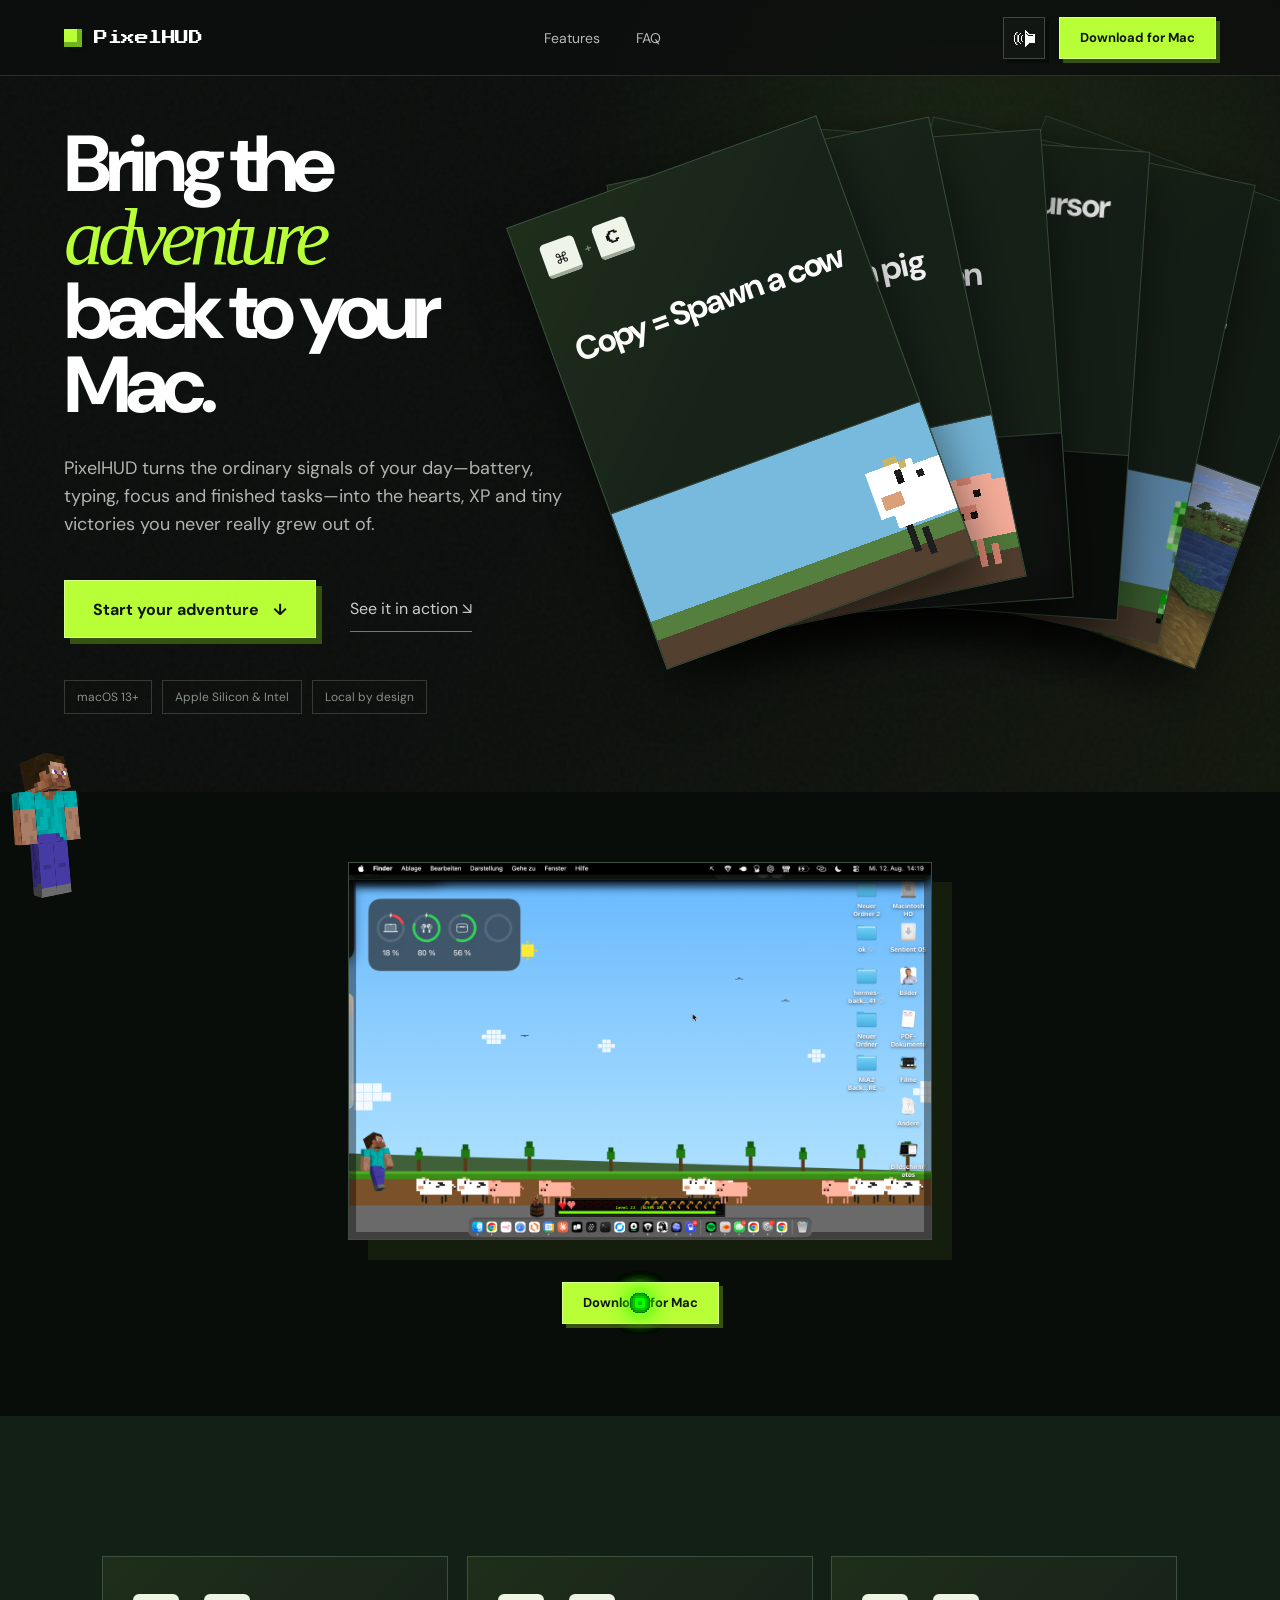
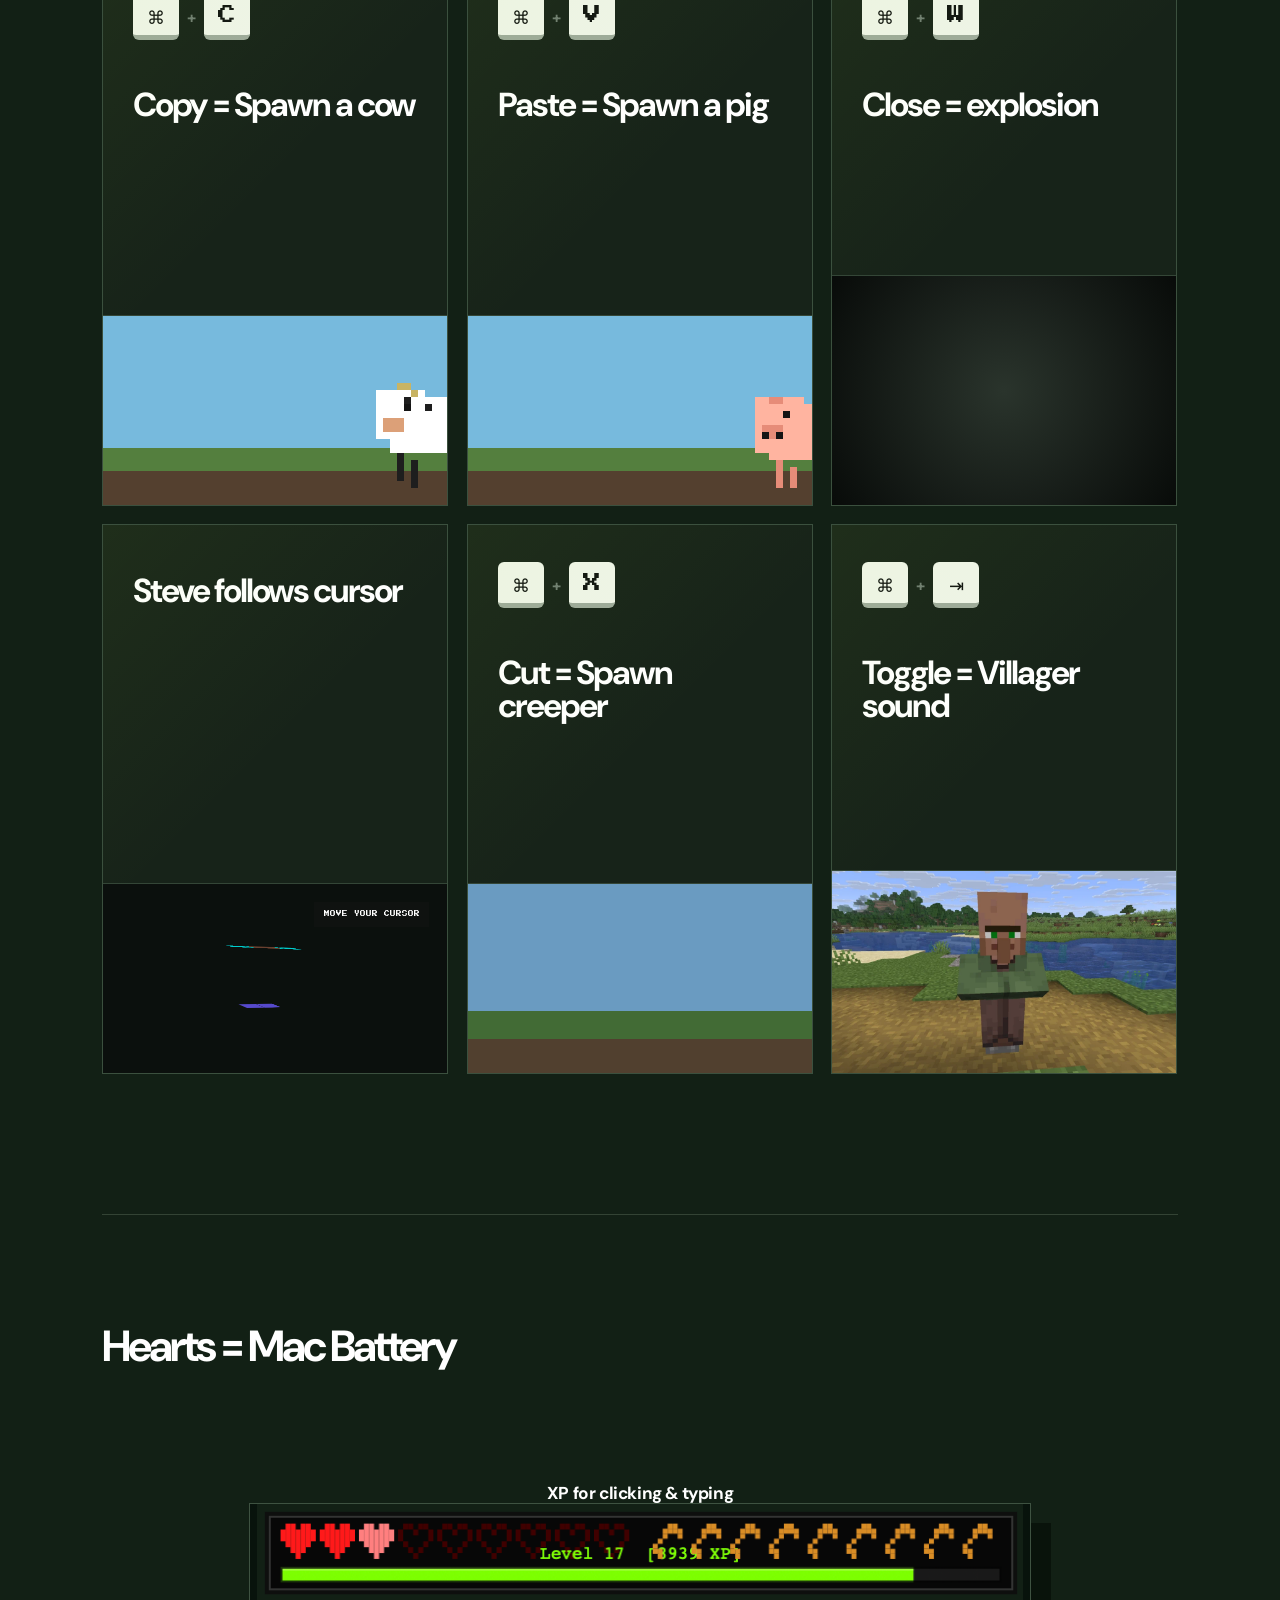
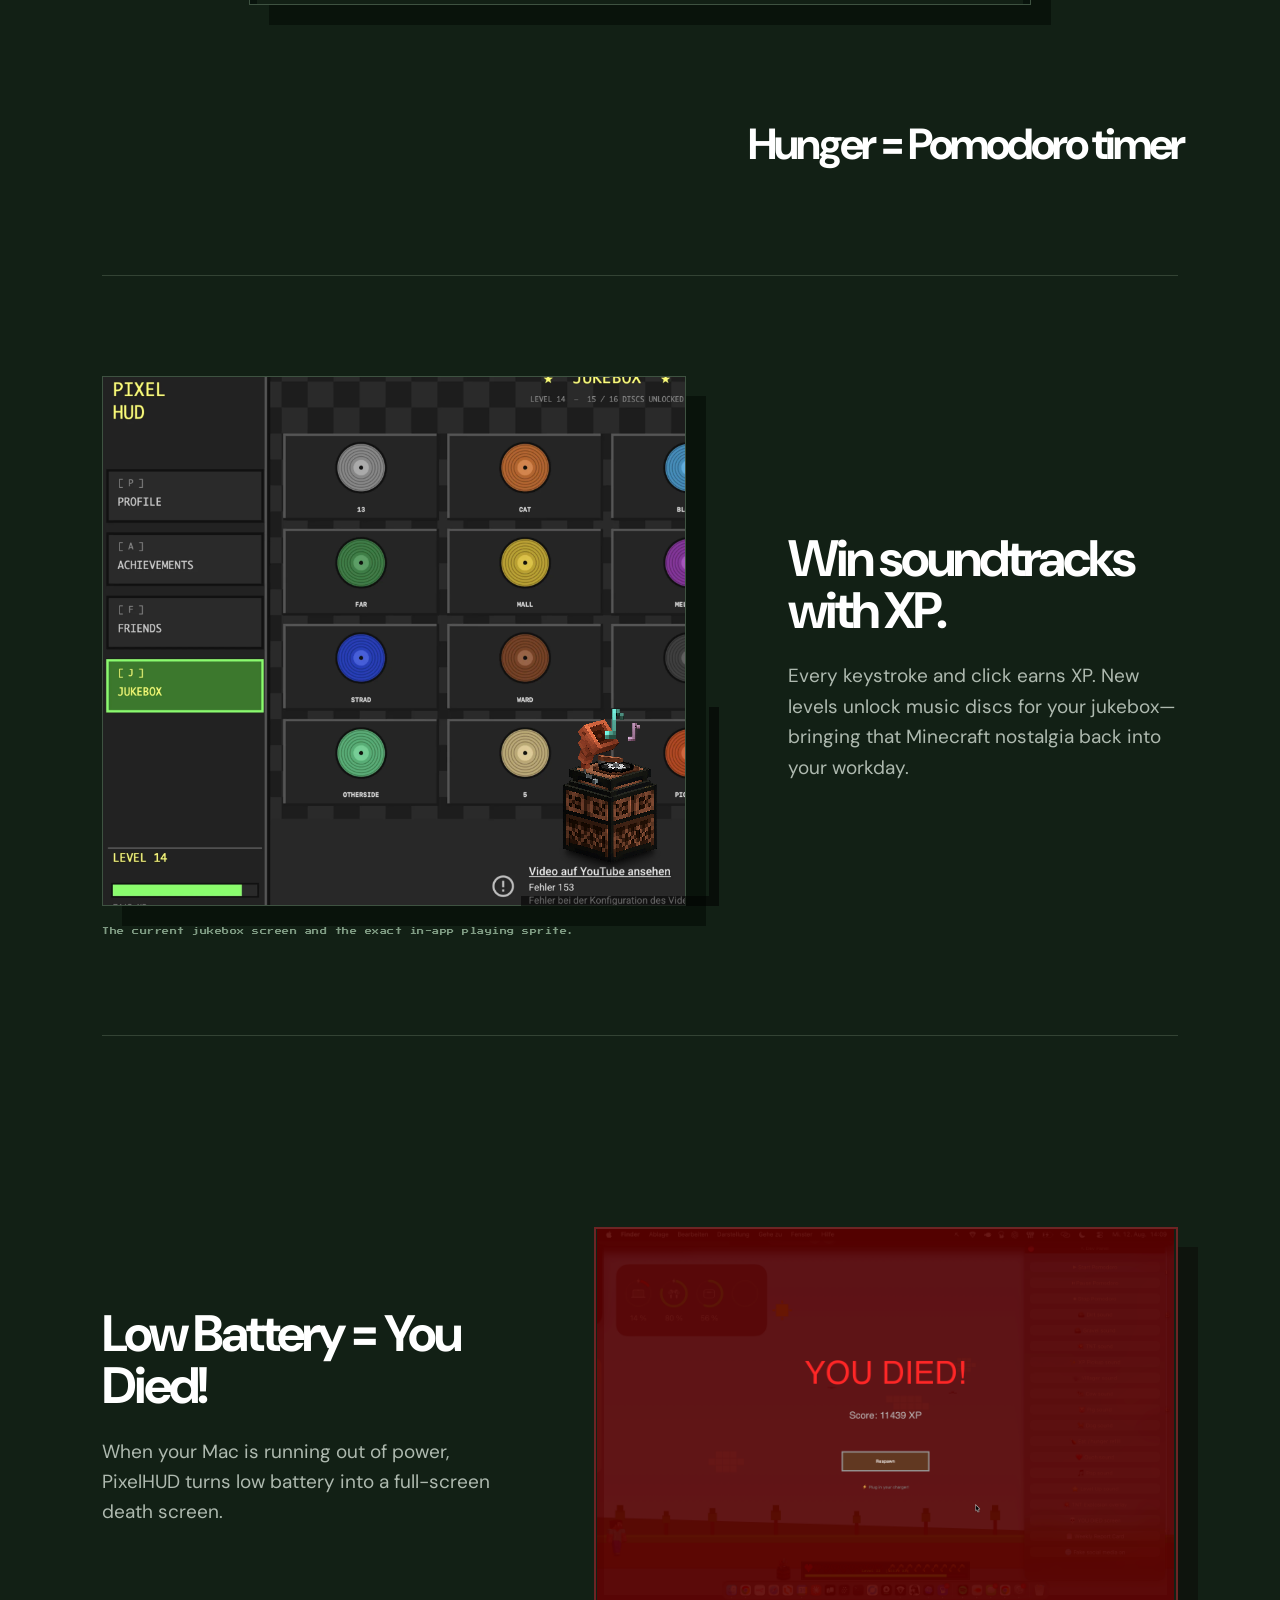
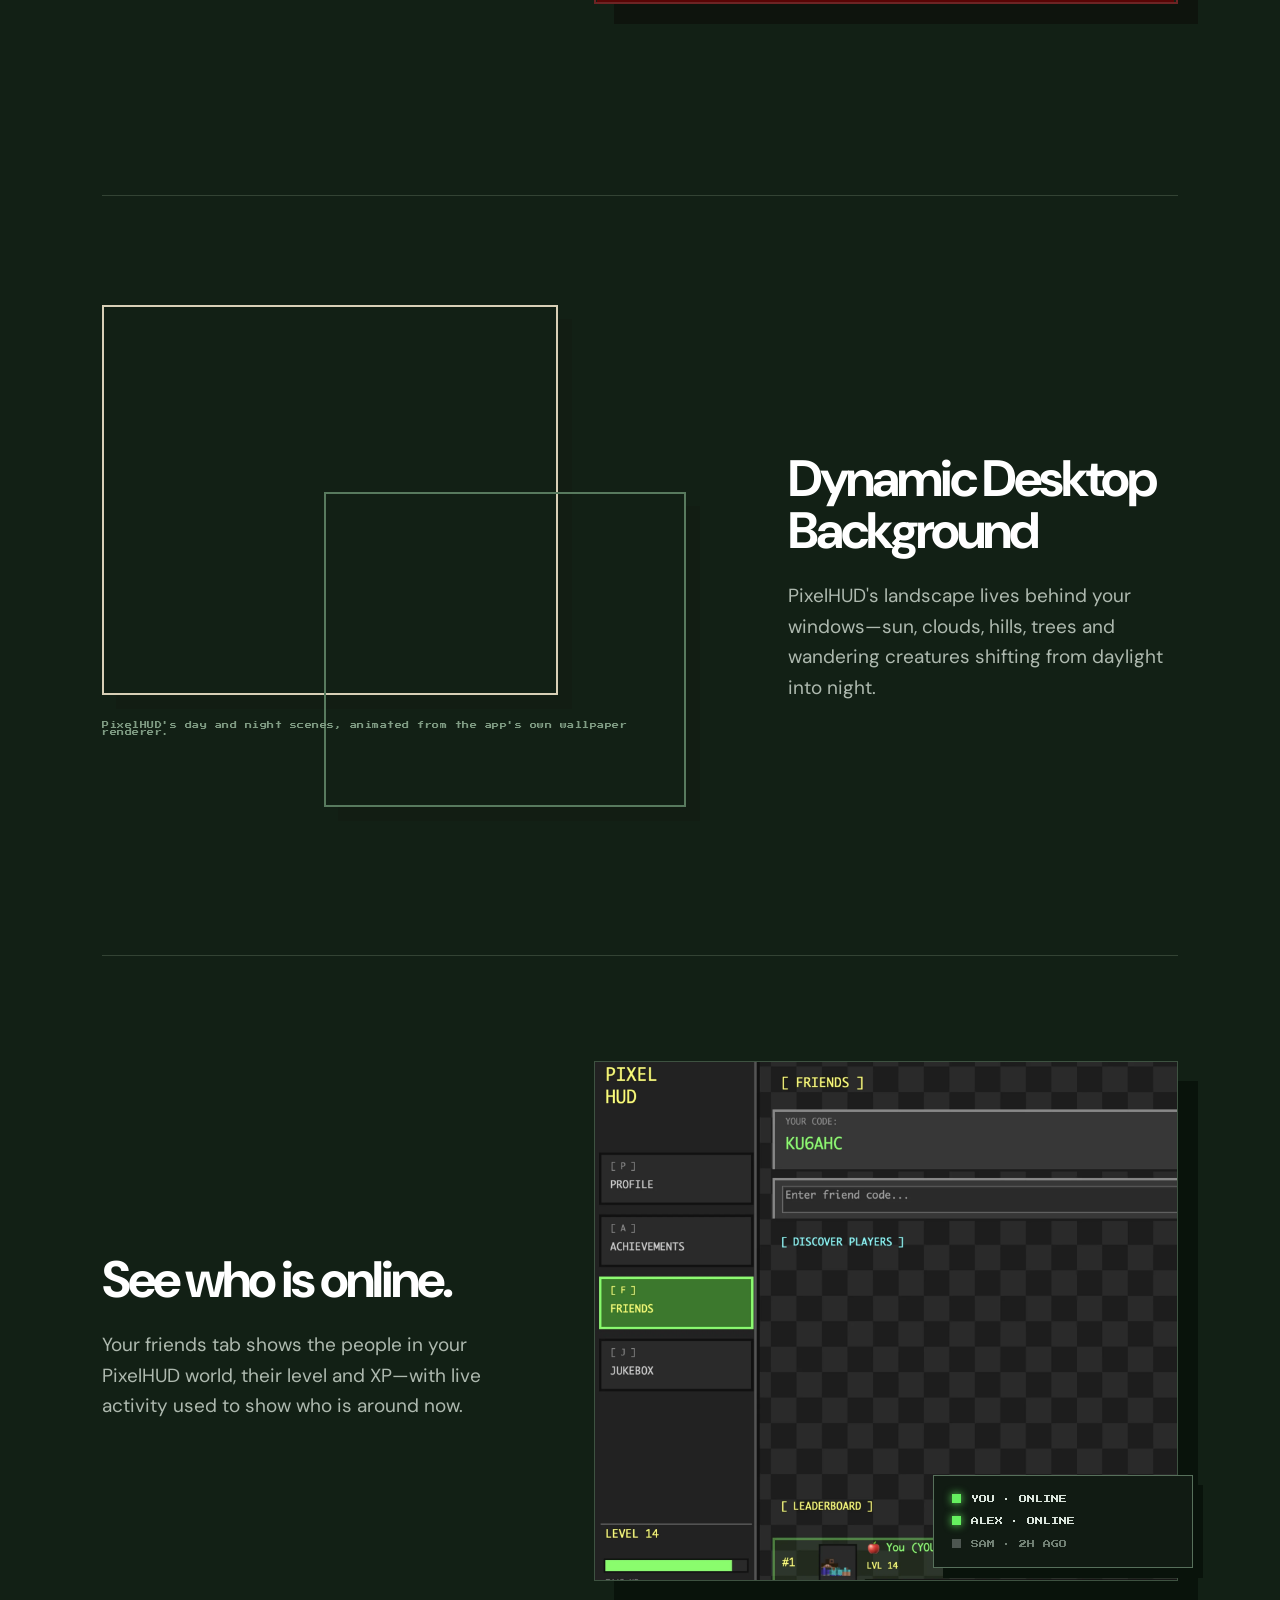
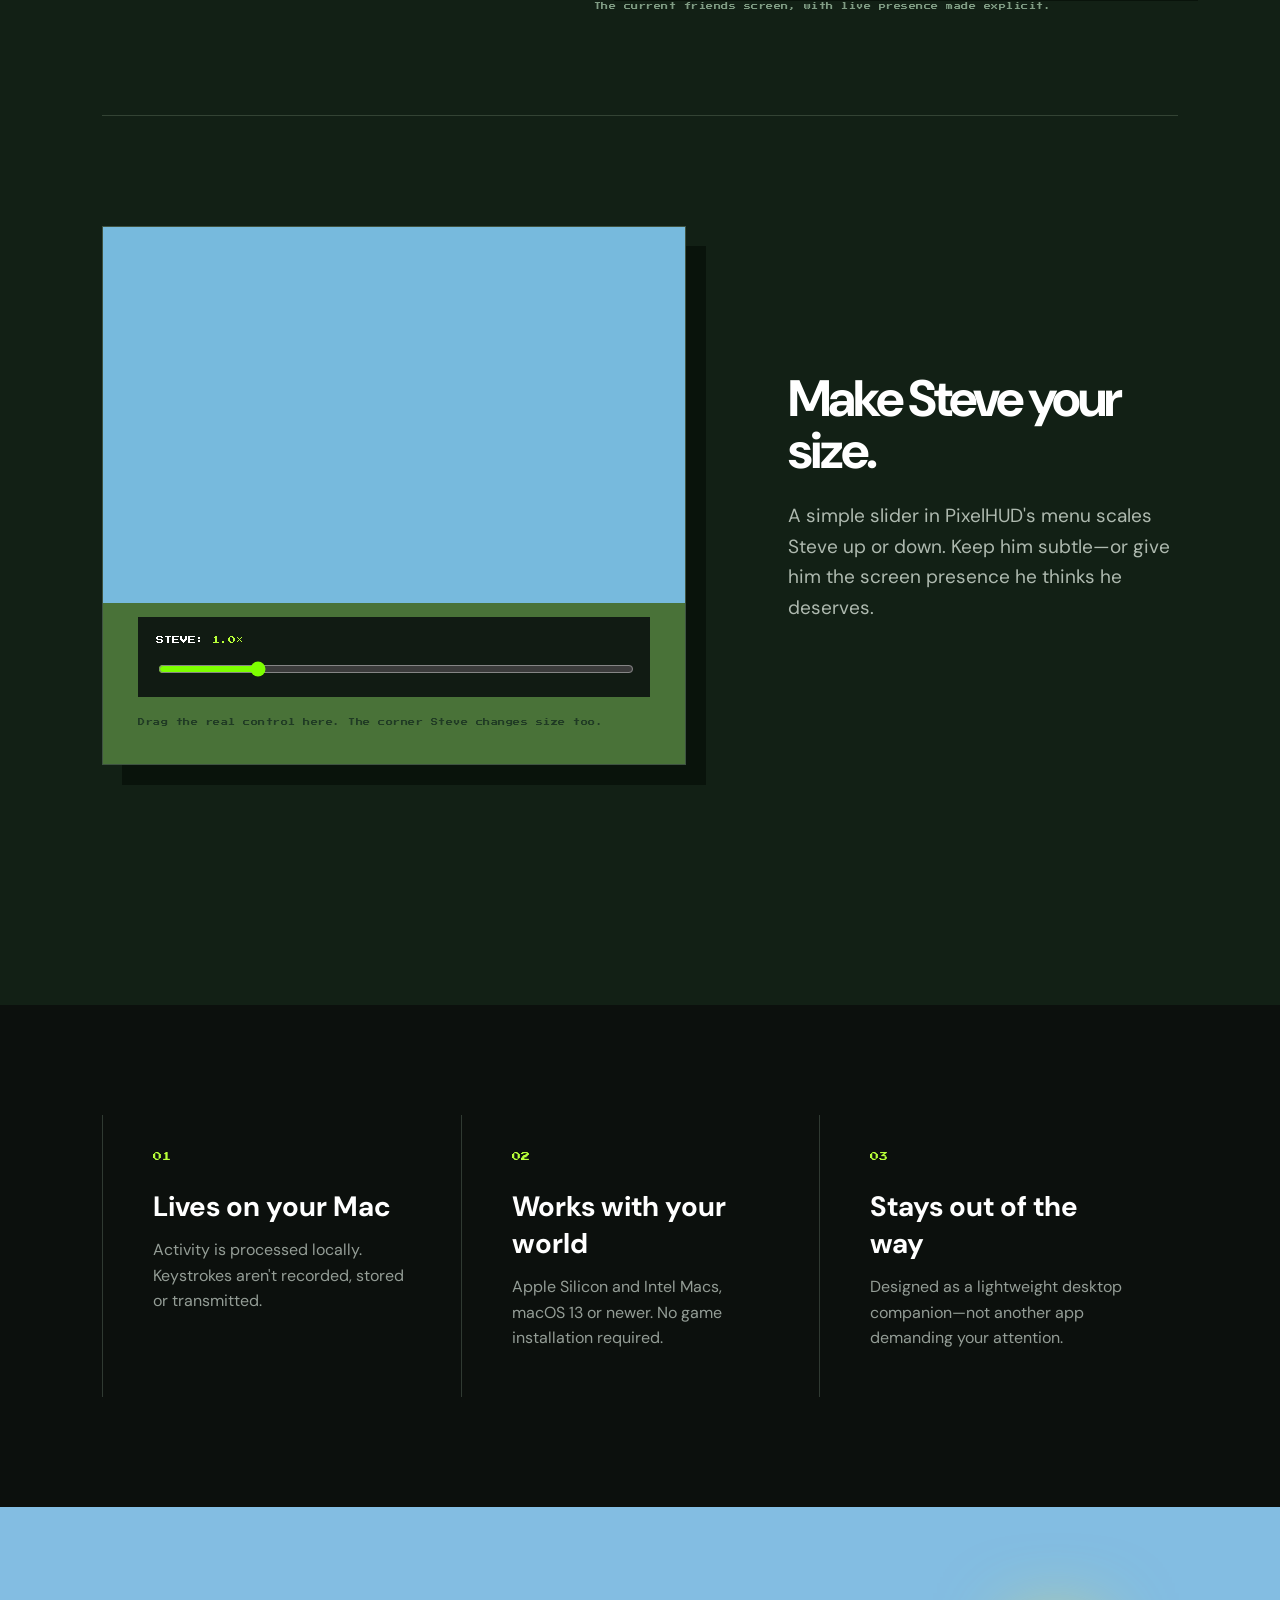
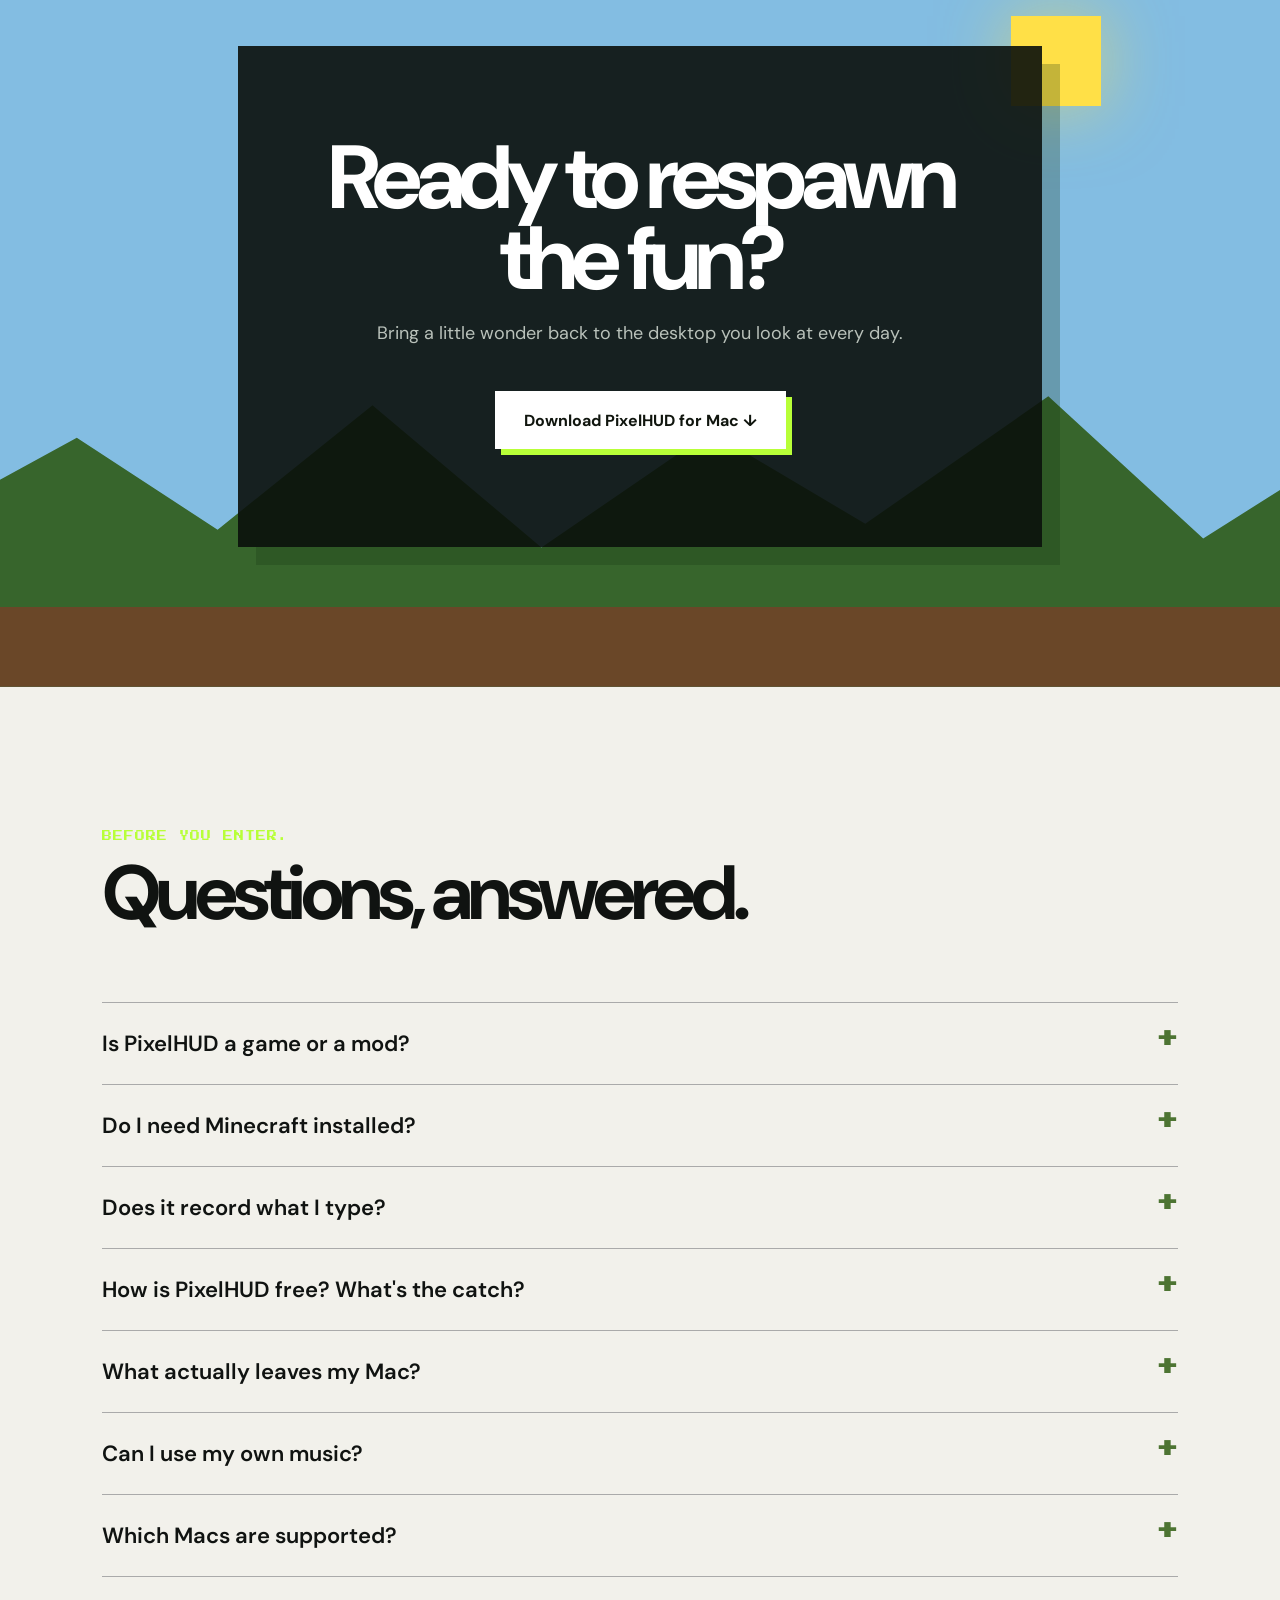
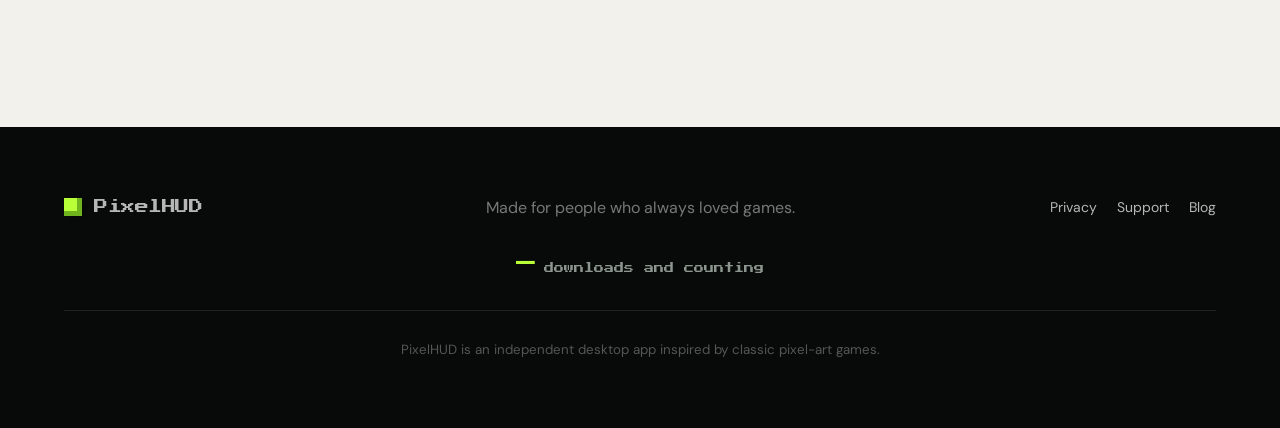
==== index.html @ 9a68ddae "Track and display PixelHUD downloads" ====
<!doctype html>
<html lang="en">
<head>
  <meta charset="utf-8">
  <meta name="viewport" content="width=device-width,initial-scale=1">
  <meta name="theme-color" content="#0b0d0c">
  <meta name="description" content="PixelHUD brings the wonder, sounds and satisfying progress of your first blocky worlds back to your everyday Mac.">
  <title>PixelHUD — Bring the adventure back to your Mac</title>
  <link rel="preconnect" href="https://fonts.googleapis.com">
  <link rel="preconnect" href="https://fonts.gstatic.com" crossorigin>
  <link href="https://fonts.googleapis.com/css2?family=DM+Sans:wght@400;500;600;700&amp;family=Press+Start+2P&amp;display=swap" rel="stylesheet">
  <link rel="stylesheet" href="landing.css">
</head>
<body>
  <div class="intro" id="intro" aria-hidden="true">
    <div class="intro-grid"></div>
    <!-- Source: https://youtu.be/ip6EF6_ljOc — exact excerpt from 00:02 through 00:06. -->
    <video class="intro-tnt-source" src="assets/app/tnt-youtube-2-6.mp4" muted playsinline preload="auto"></video>
    <canvas class="intro-tnt-video" id="introTntCanvas" width="640" height="360" aria-label="TNT explosion from the original referenced video"></canvas>
    <p class="intro-copy">A little nostalgia is about to hit.</p>
    <button class="skip-intro" id="skipIntro">Skip intro</button>
  </div>

  <header class="site-header">
    <a class="brand" href="#top" aria-label="PixelHUD home"><span class="brand-cube"></span>PixelHUD</a>
    <nav aria-label="Primary navigation">
      <a href="#features">Features</a>
      <a href="#faq">FAQ</a>
    </nav>
    <div class="header-actions"><button class="sound-toggle" id="soundToggle" type="button" aria-label="Alle Sounds deaktivieren" aria-pressed="false"><span class="pixel-speaker" aria-hidden="true"><img src="assets/app/pixel-speaker-left.png" alt=""><i class="mute-slash"></i></span></button><span class="cursor-xp-download header-download"><a class="button button-small" href="PixelHUD.dmg" download>Download for Mac</a><span class="cursor-xp-swarm" aria-hidden="true"></span></span></div>
  </header>

  <main id="top">
    <section class="hero">
      <div class="hero-noise"></div>
      <div class="hero-copy reveal">
        <h1>Bring the <em>adventure</em><br>back to your Mac.</h1>
        <p class="hero-lede">PixelHUD turns the ordinary signals of your day—battery, typing, focus and finished tasks—into the hearts, XP and tiny victories you never really grew out of.</p>
        <div class="hero-actions">
          <a class="button" href="PixelHUD.dmg" download>Start your adventure <span>↓</span></a>
          <a class="text-link" href="#features">See it in action <span>↘</span></a>
        </div>
        <div class="hero-meta"><span>macOS 13+</span><span>Apple Silicon &amp; Intel</span><span>Local by design</span></div>
      </div>

      <div class="hero-demo reveal" aria-label="A stacked preview of PixelHUD's shortcut features">
        <div class="hero-card-stack" id="heroCardStack"></div>
      </div>
    </section>

    <section class="real-app-shot" aria-label="PixelHUD as it looks on a real Mac"><img src="assets/app/pixelhud-real-desktop.png" alt="PixelHUD running on a real Mac desktop"><div class="real-app-download" id="realAppDownload"></div></section>

    <section class="shortcut-lab" id="features" aria-label="PixelHUD keyboard shortcut effects">
      <article class="shortcut-card" data-effect="cow">
        <div class="shortcut-key"><kbd>⌘</kbd><b>+</b><kbd>C</kbd></div><h3>Copy = Spawn a cow</h3>
        <div class="shortcut-stage mob-stage"><img class="app-cow" src="assets/app/cow_walk1.png" alt="The actual PixelHUD cow sprite"><audio src="sounds/cow1.mp3" preload="auto"></audio></div>
      </article>
      <article class="shortcut-card" data-effect="pig">
        <div class="shortcut-key"><kbd>⌘</kbd><b>+</b><kbd>V</kbd></div><h3>Paste = Spawn a pig</h3>
        <div class="shortcut-stage mob-stage"><img class="app-pig" src="assets/app/pig_walk1.png" alt="The actual PixelHUD pig sprite"><audio src="sounds/pig1.mp3" preload="auto"></audio></div>
      </article>
      <article class="shortcut-card tnt-card" data-effect="tnt">
        <div class="shortcut-key"><kbd>⌘</kbd><b>+</b><kbd>W</kbd></div><h3>Close = explosion</h3>
        <div class="shortcut-stage tnt-stage"><video src="assets/app/tnt_explosion.mp4" muted playsinline preload="metadata"></video><canvas aria-label="The actual explosion used inside PixelHUD"></canvas><audio src="sounds/tnt.mp3" preload="auto"></audio></div>
      </article>
      <article class="shortcut-card steve-card" data-effect="steve">
        <h3>Steve follows cursor</h3>
        <div class="shortcut-stage steve-stage"><div class="feature-steve-wrap"><div class="steve-model" id="featureSteveModel"></div></div><div class="cursor-prompt">MOVE YOUR CURSOR</div></div>
      </article>
      <article class="shortcut-card creeper-card" data-effect="creeper">
        <div class="shortcut-key"><kbd>⌘</kbd><b>+</b><kbd>X</kbd></div><h3>Cut = Spawn creeper</h3>
        <div class="shortcut-stage creeper-stage"><div class="app-creeper" role="img" aria-label="Animated 3D Creeper"></div></div>
      </article>
      <article class="shortcut-card villager-card" data-effect="villager">
        <div class="shortcut-key"><kbd>⌘</kbd><b>+</b><kbd>⇥</kbd></div><h3>Toggle = Villager sound</h3>
        <div class="shortcut-stage villager-stage"><img class="villager-image" src="assets/app/villager.png" alt="Minecraft villager"><audio src="sounds/villager1.mp3" preload="auto"></audio></div>
      </article>
    </section>

    <section class="feature-story exact-features">
      <article class="feature-row hud-meaning-row">
        <div class="feature-copy"><h3>Hearts = Mac Battery</h3></div>
        <figure class="feature-visual hud-meaning-visual"><div class="feature-copy xp-meaning"><h3>XP for clicking &amp; typing</h3></div><img src="assets/app/hearts-hunger-hud.png" alt="PixelHUD hearts, XP, and hunger HUD from the app"></figure>
        <div class="feature-copy hunger-meaning"><h3>Hunger = Pomodoro timer</h3></div>
      </article>

      <article class="feature-row reverse">
        <div class="feature-copy"><h3>Win soundtracks with XP.</h3><p>Every keystroke and click earns XP. New levels unlock music discs for your jukebox—bringing that Minecraft nostalgia back into your workday.</p></div>
        <figure class="feature-visual jukebox-composite"><img class="jukebox-screen" src="assets/features/jukebox.webp" alt="The current PixelHUD jukebox screen" loading="lazy"><img class="jukebox-sprite" src="assets/app/jukebox_playing.png" alt="The actual playing jukebox sprite bundled with PixelHUD" loading="lazy"><figcaption>The current jukebox screen and the exact in-app playing sprite.</figcaption></figure>
      </article>

      <article class="feature-row">
        <div class="feature-copy"><h3>Low Battery = You Died!</h3><p>When your Mac is running out of power, PixelHUD turns low battery into a full-screen death screen.</p></div>
        <figure class="feature-visual deathscreen-feature"><img src="assets/app/deathscreen.png" alt="PixelHUD low-battery death screen"></figure>
      </article>

      <article class="feature-row reverse">
        <div class="feature-copy"><h3>Dynamic Desktop Background</h3><p>PixelHUD's landscape lives behind your windows—sun, clouds, hills, trees and wandering creatures shifting from daylight into night.</p></div>
        <figure class="feature-visual wallpaper-videos"><video src="assets/app/wallpaper-day.mp4" muted autoplay loop playsinline preload="metadata" aria-label="PixelHUD's animated daytime wallpaper"></video><video src="assets/app/wallpaper-night.mp4" muted autoplay loop playsinline preload="metadata" aria-label="PixelHUD's animated nighttime wallpaper"></video><figcaption>PixelHUD's day and night scenes, animated from the app's own wallpaper renderer.</figcaption></figure>
      </article>

      <article class="feature-row">
        <div class="feature-copy"><h3>See who is online.</h3><p>Your friends tab shows the people in your PixelHUD world, their level and XP—with live activity used to show who is around now.</p></div>
        <figure class="feature-visual friends-online"><img src="assets/features/friends.webp" alt="The current PixelHUD friends screen" loading="lazy"><div class="online-list"><span><i></i>YOU · ONLINE</span><span><i></i>ALEX · ONLINE</span><span class="offline"><i></i>SAM · 2H AGO</span></div><figcaption>The current friends screen, with live presence made explicit.</figcaption></figure>
      </article>

      <article class="feature-row reverse">
        <div class="feature-copy"><h3>Make Steve your size.</h3><p>A simple slider in PixelHUD's menu scales Steve up or down. Keep him subtle—or give him the screen presence he thinks he deserves.</p></div>
        <figure class="feature-visual size-control"><div class="size-steves"><div class="skin-preview small-steve"></div><div class="skin-preview medium-steve"></div><div class="skin-preview large-steve"></div></div><label>STEVE: <output id="steveScaleOutput">1.0×</output><input id="steveScale" type="range" min="0.5" max="3" step="0.1" value="1"></label><figcaption>Drag the real control here. The corner Steve changes size too.</figcaption></figure>
      </article>
    </section>

    <section class="trust">
      <div><span>01</span><h3>Lives on your Mac</h3><p>Activity is processed locally. Keystrokes aren't recorded, stored or transmitted.</p></div>
      <div><span>02</span><h3>Works with your world</h3><p>Apple Silicon and Intel Macs, macOS 13 or newer. No game installation required.</p></div>
      <div><span>03</span><h3>Stays out of the way</h3><p>Designed as a lightweight desktop companion—not another app demanding your attention.</p></div>
    </section>

    <section class="cta-section">
      <div class="cta-sky"><div class="cta-sun"></div><div class="cta-hills"></div></div>
      <div class="cta-copy"><h2>Ready to respawn<br>the fun?</h2><p>Bring a little wonder back to the desktop you look at every day.</p><span class="cursor-xp-download"><a class="button button-light" href="PixelHUD.dmg" download>Download PixelHUD for Mac ↓</a><span class="cursor-xp-swarm" aria-hidden="true"></span></span></div>
    </section>

    <section class="faq" id="faq">
      <p class="section-kicker">Before you enter.</p><h2>Questions, answered.</h2>
      <details><summary>Is PixelHUD a game or a mod?<span>+</span></summary><p>Neither. It is an independent desktop app that adds a pixel-art HUD, playful effects and progress systems to your everyday Mac.</p></details>
      <details><summary>Do I need Minecraft installed?<span>+</span></summary><p>No. PixelHUD runs on its own and does not connect to or modify any game.</p></details>
      <details><summary>Does it record what I type?<span>+</span></summary><p>No. It only detects activity to award XP. Keystrokes are not recorded, stored or transmitted.</p></details>
      <details><summary>How is PixelHUD free? What's the catch?<span>+</span></summary><p>This is a fan project—we love Minecraft, built this for ourselves, and won't charge anything.</p></details>
      <details><summary>What actually leaves my Mac?<span>+</span></summary><p>Nothing. We do not save or store any data. For the typing and clicking sound effects, PixelHUD is only notified that you pressed a key—not which key—and that you clicked your mouse, without any further details about what or where you clicked.</p></details>
      <details><summary>Can I use my own music?<span>+</span></summary><p>Yes. Assign local audio files to your jukebox discs by drag and drop or the file picker. They stay on your device.</p></details>
      <details><summary>Which Macs are supported?<span>+</span></summary><p>PixelHUD supports Apple Silicon and Intel Macs running macOS 13 or newer.</p></details>
    </section>
  </main>

  <div id="corner-steve" aria-hidden="true"><div class="steve-wrap"><div class="steve-model" id="steveModel"></div></div></div>

  <footer><a class="brand" href="#top"><span class="brand-cube"></span>PixelHUD</a><p>Made for people who always loved games.</p><div><a href="privacy.html">Privacy</a><a href="support.html">Support</a><a href="blog/">Blog</a></div><p class="download-count" aria-live="polite"><strong id="downloadCount">—</strong> downloads and counting</p><small>PixelHUD is an independent desktop app inspired by classic pixel-art games.</small></footer>

  <script src="script.js"></script>
</body>
</html>
---- landing.css ----
:root{--ink:#101311;--paper:#f2f1eb;--green:#b8ff38;--deep:#122015;--yellow:#ffd83d;--red:#f35245;--muted:#777d76;--pixel:'Press Start 2P',monospace;--sans:'DM Sans',system-ui,sans-serif}
*{box-sizing:border-box}
html{scroll-behavior:smooth}
body{margin:0;background:var(--paper);color:var(--ink);font-family:var(--sans);overflow-x:hidden}
body.intro-active{overflow:hidden}
a{color:inherit}
img{display:block;max-width:100%}
.site-header{position:fixed;top:0;left:0;right:0;z-index:80;height:76px;padding:0 clamp(24px,5vw,80px);display:flex;align-items:center;justify-content:space-between;background:rgba(12,15,13,.78);color:#fff;border-bottom:1px solid rgba(255,255,255,.12);backdrop-filter:blur(18px)}
.brand{display:inline-flex;align-items:center;gap:12px;text-decoration:none;font-family:var(--pixel);font-size:14px;letter-spacing:-.5px}
.brand-cube{width:18px;height:18px;background:var(--green);box-shadow:inset -5px -5px 0 #70b51d,5px 5px 0 rgba(0,0,0,.15)}
nav{display:flex;gap:36px}
nav a,footer a{text-decoration:none;font-size:14px;color:rgba(255,255,255,.7);transition:.2s}
nav a:hover,footer a:hover{color:#fff}
.button{display:inline-flex;align-items:center;justify-content:center;gap:14px;min-height:58px;padding:0 28px;background:var(--green);color:#10150e;text-decoration:none;font-weight:700;border:1px solid #d9ff8c;box-shadow:6px 6px 0 #35520e;transition:transform .2s,box-shadow .2s}
.button:hover{transform:translate(-2px,-2px);box-shadow:9px 9px 0 #35520e}
.button-small{min-height:42px;padding:0 20px;font-size:13px;box-shadow:4px 4px 0 #35520e}
.header-actions{display:flex;align-items:center;gap:14px;position:relative;overflow:visible}
.sound-toggle{position:relative;z-index:120;width:42px;height:42px;display:grid;place-items:center;border:1px solid #3e4a40;background:#111612;color:#fff;font-size:19px;cursor:pointer;box-shadow:4px 4px 0 rgba(0,0,0,.35)}
.sound-toggle:hover{border-color:var(--green)}
.sound-toggle[aria-pressed="true"]{color:#777;background:#090b0a}
.pixel-speaker{position:relative;display:block;width:28px;height:25px;image-rendering:pixelated}
.pixel-speaker img{display:block;width:28px;height:25px;max-width:none;object-fit:contain;image-rendering:pixelated;filter:invert(1)}
.mute-slash{display:none!important;left:12px;top:0;width:3px;height:26px;background:#ff4a3d!important;transform:rotate(45deg);transform-origin:center;box-shadow:2px 0 0 #4b0905}
.pixel-speaker i{position:absolute;display:block}
.sound-toggle[aria-pressed="true"] .mute-slash{display:block!important}
.intro{position:fixed;inset:0;z-index:1000;background:transparent;display:flex;align-items:center;justify-content:center;transition:opacity .8s,visibility .8s}
.intro.done{opacity:0;visibility:hidden;pointer-events:none}
.intro.scroll-unlocked{pointer-events:none}
.intro-grid{display:none}
.tnt{position:relative;width:150px;height:150px;background:#d94133;border:12px solid #842019;display:flex;align-items:center;justify-content:center;box-shadow:inset 0 38px 0 #e85a4c,inset 0 -38px 0 #b42b22,0 0 80px rgba(255,55,25,.3);font-family:var(--pixel);font-size:26px;color:#1d1712;animation:tntPulse .5s steps(2,end) infinite}
.tnt span{background:#eee7ce;width:100%;padding:12px 0;text-align:center;border-block:6px solid #c7b995}
.intro-copy{position:absolute;top:calc(50% + 120px);color:#aaa;font-family:var(--pixel);font-size:9px;letter-spacing:1px}
.skip-intro{position:absolute;right:28px;bottom:28px;border:0;background:none;color:#777;text-decoration:underline;cursor:pointer}
.blast{position:absolute;width:20px;height:20px;background:#fff;border-radius:50%;opacity:0}
.intro.explode .tnt{animation:tntExplode .3s forwards}
.intro.explode .blast{animation:blast .7s forwards}
.intro.explode .intro-copy{opacity:0}
.intro-tnt-source{display:none}
.intro-tnt-video{position:relative;z-index:2;width:min(100vw,1280px);height:auto;aspect-ratio:16/9;object-fit:contain;filter:drop-shadow(0 0 30px rgba(255,255,255,.18))}
.intro .intro-copy{display:none}
@keyframes tntPulse{50%{filter:brightness(1.8);transform:scale(1.04)}
}
@keyframes tntExplode{to{transform:scale(.2);opacity:0}
}
@keyframes blast{0%{opacity:1;transform:scale(1)}
70%{opacity:1;transform:scale(100)}
100%{opacity:0;transform:scale(130)}
}
.hero{position:relative;min-height:88vh;background:#0b0e0c;color:#fff;display:grid;grid-template-columns:minmax(0,1fr) minmax(520px,1.1fr);gap:5vw;align-items:center;padding:96px clamp(24px,5vw,80px) 70px;overflow:hidden}
.hero:before{content:"";position:absolute;inset:0;background:radial-gradient(circle at 75% 25%,rgba(85,135,44,.18),transparent 35%),linear-gradient(120deg,transparent 45%,rgba(184,255,56,.04))}
.hero-noise{position:absolute;inset:0;opacity:.12;background-image:url("data:image/svg+xml,%3Csvg viewBox='0 0 180 180' xmlns='http://www.w3.org/2000/svg'%3E%3Cfilter id='n'%3E%3CfeTurbulence type='fractalNoise' baseFrequency='.9' numOctaves='4' stitchTiles='stitch'/%3E%3C/filter%3E%3Crect width='100%25' height='100%25' filter='url(%23n)' opacity='.25'/%3E%3C/svg%3E")}
.hero-copy,.hero-demo{position:relative;z-index:2}
.eyebrow,.section-kicker,.feature-number{font-family:var(--pixel);font-size:10px;line-height:1.8;letter-spacing:1px;text-transform:uppercase;color:var(--green)}
h1,h2,h3,p{margin-top:0}
h1{font-size:clamp(56px,6.2vw,104px);line-height:.93;letter-spacing:-6px;margin:24px 0 32px;max-width:850px}
h1 em,h2 em{font-family:Georgia,serif;font-weight:400;color:var(--green)}
.hero-lede{max-width:650px;font-size:clamp(18px,1.35vw,23px);line-height:1.55;color:#afb5b0}
.hero-actions{display:flex;align-items:center;gap:34px;margin:42px 0}
.xp-download{position:relative;display:inline-flex}
.xp-download>.button{position:relative;z-index:2}
.header-download{z-index:100;overflow:visible}
.xp-orbits{position:absolute;left:50%;top:50%;width:1px;height:1px;z-index:auto;pointer-events:none;overflow:visible}
.xp-orbits img{position:absolute;left:-14px;top:-14px;width:28px;height:28px;min-width:28px;max-width:none;z-index:var(--depth);opacity:1;object-fit:contain;image-rendering:pixelated;filter:drop-shadow(0 0 10px rgba(62,255,0,.95));animation:xpWander var(--duration) cubic-bezier(.37,.03,.63,.98) infinite;animation-delay:var(--delay)}
.real-app-shot{padding:70px clamp(24px,5vw,80px);background:#090d0a}
.real-app-shot img{display:block;width:min(45.6vw,704px);height:auto;margin:auto;border:1px solid #3c4d3f;box-shadow:20px 20px 0 rgba(184,255,56,.07)}
.real-app-download{display:flex;justify-content:center;margin-top:42px;padding-bottom:22px;position:relative;z-index:3}
.showcase-download{position:relative;display:inline-flex;overflow:visible}
.showcase-download .button{min-height:42px;padding:0 20px;font-size:13px;box-shadow:4px 4px 0 #35520e}
.real-app-shot .showcase-download .xp-orbits img{display:block;width:28px;height:28px;min-width:28px;max-width:none;margin:0;border:0;box-shadow:none}
.text-link{text-decoration:none;border-bottom:1px solid #777;padding:12px 0;color:#ccc}
.hero-meta{display:flex;gap:10px;flex-wrap:wrap}
.hero-meta span{border:1px solid #343b35;padding:8px 12px;font-size:12px;color:#879087}
.mac-window{border:1px solid #465047;background:#171c18;box-shadow:0 35px 100px rgba(0,0,0,.55),16px 16px 0 rgba(184,255,56,.1);transform:perspective(1200px) rotateY(-4deg) rotateX(2deg)}
.window-bar{height:38px;border-bottom:1px solid #343c35;display:flex;align-items:center;padding:0 14px;gap:7px;font-size:10px;color:#727a73}
.window-bar i{width:10px;height:10px;border-radius:50%;background:#525952}
.window-bar i:first-child{background:#ff5f57}
.window-bar i:nth-child(2){background:#febc2e}
.window-bar i:nth-child(3){background:#28c840}
.window-bar span{margin-left:auto}
.demo-world{position:relative;aspect-ratio:16/10;overflow:hidden;background:linear-gradient(#8fc8ee 0 68%,#426b35 68% 83%,#6c4a2a 83%)}
.sun{position:absolute;right:12%;top:12%;width:45px;height:45px;background:#ffe358;box-shadow:0 0 30px rgba(255,227,88,.5)}
.cloud{position:absolute;width:80px;height:24px;background:#fff;opacity:.82}
.cloud:before,.cloud:after{content:"";position:absolute;background:inherit}
.cloud:before{width:32px;height:22px;left:12px;top:-14px}
.cloud:after{width:24px;height:14px;right:12px;top:-8px}
.cloud-a{left:10%;top:18%}
.cloud-b{left:55%;top:28%;transform:scale(.7)}
.hill{position:absolute;left:-10%;width:120%;height:35%;bottom:17%;clip-path:polygon(0 60%,12% 20%,24% 56%,40% 5%,58% 58%,75% 14%,100% 60%,100% 100%,0 100%)}
.hill-back{background:#4d7842;opacity:.65}
.hill-front{background:#31572d;transform:translateY(38px)}
.tree{position:absolute;bottom:17%;width:12px;height:55px;background:#6b4325}
.tree:before{content:"";position:absolute;width:45px;height:55px;background:#286021;left:-16px;top:-34px;clip-path:polygon(50% 0,100% 100%,0 100%)}
.tree-a{left:18%}
.tree-b{left:58%;transform:scale(.75)}
.tree-c{right:12%;transform:scale(1.15)}
.demo-pig{position:absolute;left:33%;bottom:18%;width:58px;image-rendering:pixelated}
.kill-feed{position:absolute;right:15px;top:15px;display:grid;gap:5px}
.kill-feed span{background:rgba(10,10,10,.75);border-left:2px solid var(--red);padding:5px 8px;font-family:var(--pixel);font-size:6px}
.hud-demo{position:absolute;left:8%;right:8%;bottom:4%;height:62px;background:rgba(8,8,8,.84);border:2px solid #4e4e4e;padding:8px 12px;display:grid;grid-template-columns:1fr auto 1fr;gap:12px;align-items:start}
.hearts{color:#f1342e;letter-spacing:1px;font-size:16px;text-shadow:2px 2px 0 #761812}
.hearts b{color:#8f2622}
.hearts i{color:#282828;font-style:normal}
.level{color:var(--green);font-family:var(--pixel);font-size:10px}
.hunger{text-align:right;color:#c88731;font-size:15px}
.xp-track{position:absolute;left:12px;right:12px;bottom:12px;height:7px;background:#1e231f;border:1px solid #454d45}
.xp-track span{display:block;width:68%;height:100%;background:var(--green);box-shadow:0 0 8px rgba(184,255,56,.6)}
.hud-demo small{position:absolute;left:50%;bottom:21px;transform:translateX(-50%);font-family:var(--pixel);font-size:5px;color:#c6d0c7}
.demo-label{margin:24px 0 0 28px;font-size:13px;color:#89918a}
.status-dot{display:inline-block;width:8px;height:8px;border-radius:50%;background:var(--green);box-shadow:0 0 12px var(--green);margin-right:9px}
.reveal{opacity:0;transform:translateY(30px);transition:opacity 1s,transform 1s}
.page-ready .reveal{opacity:1;transform:none}
.page-ready .hero-demo{transition-delay:.14s}
.manifesto,.feature-intro,.feature-story,.trust,.faq{padding-inline:clamp(24px,8vw,150px)}
.manifesto{padding-top:150px;padding-bottom:160px;background:var(--paper)}
.manifesto h2,.feature-intro h2,.moments h2,.faq h2{font-size:clamp(48px,6vw,96px);line-height:1;letter-spacing:-5px;max-width:1200px}
.manifesto h2 em,.feature-intro h2 em,.moments h2 em{color:#436a2c}
.manifesto-grid{display:grid;grid-template-columns:1fr 1fr;gap:10vw;margin-top:90px}
.manifesto-grid>p{font-size:24px;line-height:1.55;max-width:620px}
.memory-list{display:grid}
.memory-list span{padding:17px 0;border-bottom:1px solid #b9bbb5;font-family:var(--pixel);font-size:10px}
.feature-intro{background:var(--deep);color:#fff;padding-top:150px;padding-bottom:130px}
.feature-story{background:var(--deep);color:#fff;padding-bottom:130px}
.feature-row{display:grid;grid-template-columns:minmax(300px,.8fr) minmax(500px,1.2fr);align-items:center;gap:8vw;min-height:760px;padding:100px 0;border-top:1px solid #334334}
.feature-row.reverse{grid-template-columns:minmax(500px,1.2fr) minmax(300px,.8fr)}
.feature-row.reverse .feature-copy{order:2}
.hud-meaning-row{position:relative;display:block;min-height:660px;padding-block:110px}
.hud-meaning-row>.feature-copy{position:absolute;z-index:2;max-width:430px}
.hud-meaning-row>.feature-copy:first-child{left:0;top:85px}
.hud-meaning-visual>.xp-meaning{max-width:none;text-align:center}
.hud-meaning-visual>.xp-meaning h3{margin:0;font-size:clamp(15px,1.35vw,23px);line-height:1;letter-spacing:-.4px}
.hud-meaning-row>.hunger-meaning{right:0;bottom:85px;text-align:right}
.hud-meaning-row>.feature-copy h3{white-space:nowrap;font-size:clamp(32px,3.4vw,58px)}
.hud-meaning-visual{height:440px;display:flex;flex-direction:column;align-items:center;justify-content:center;padding:100px 80px}
.hud-meaning-visual img{width:min(100%,780px);height:auto;aspect-ratio:auto;object-fit:contain;background:#08130c;border:1px solid #3e5241;box-shadow:16px 16px 0 #09130b}
.feature-number{color:#87a376}
.feature-copy h3{font-size:clamp(38px,4vw,68px);line-height:1.02;letter-spacing:-3px;margin:24px 0}
.feature-copy>p{font-size:19px;line-height:1.6;color:#aeb9af}
.feature-copy ul{list-style:none;margin:28px 0 0;padding:0}
.feature-copy li{border-top:1px solid #394b3b;padding:13px 0;color:#d2d9d3;font-size:14px}
.feature-copy li:before{content:"+";color:var(--green);margin-right:12px}
.feature-visual{margin:0;position:relative}
.feature-visual img{width:100%;border:1px solid #3e5241;box-shadow:20px 20px 0 #09130b;object-fit:cover;aspect-ratio:16/10}
.feature-visual.hud-meaning-visual img{display:block;width:min(100%,782px);height:auto;aspect-ratio:782/102;object-fit:contain;object-position:center;background:#08130c}
.feature-visual figcaption{font-family:var(--pixel);font-size:7px;color:#7f9b83;margin-top:22px;letter-spacing:.5px}
.world-shot img{filter:saturate(.85) contrast(1.06)}
.moments{display:grid;grid-template-columns:.75fr 1.25fr;gap:7vw;padding:150px clamp(24px,8vw,150px);background:#e6dfcf}
.moments-copy{position:sticky;top:130px;align-self:start}
.moments-copy h2{font-size:clamp(56px,6vw,90px)}
.moments-copy p:not(.section-kicker){font-size:20px;line-height:1.6;max-width:530px}
.moments-gallery{display:grid;gap:40px}
.moments-gallery img{width:100%;border:1px solid #b7ad99;box-shadow:18px 18px 0 #c9bea9}
.trust{display:grid;grid-template-columns:repeat(3,1fr);gap:0;background:#0c100d;color:#fff;padding-top:110px;padding-bottom:110px}
.trust>div{padding:30px 50px;border-left:1px solid #303a32}
.trust span{font-family:var(--pixel);font-size:9px;color:var(--green)}
.trust h3{font-size:28px;margin:22px 0 12px}
.trust p{color:#949d96;line-height:1.6}
.cta-section{position:relative;min-height:780px;background:#83bde2;overflow:hidden;display:flex;align-items:center;justify-content:center;text-align:center}
.cta-sky{position:absolute;inset:0}
.cta-sun{position:absolute;width:90px;height:90px;background:#ffe047;right:14%;top:14%;box-shadow:0 0 70px rgba(255,224,71,.55)}
.cta-hills{position:absolute;left:-5%;right:-5%;bottom:0;height:38%;background:#37652c;clip-path:polygon(0 42%,10% 16%,20% 47%,31% 5%,43% 53%,55% 14%,66% 45%,79% 2%,90% 50%,100% 20%,100% 100%,0 100%);border-bottom:80px solid #6a4728}
.cta-copy{position:relative;z-index:2;background:rgba(10,16,12,.9);color:#fff;padding:70px clamp(30px,7vw,110px);box-shadow:18px 18px 0 rgba(20,49,19,.25)}
.cta-copy h2{font-size:clamp(56px,7vw,100px);line-height:.9;letter-spacing:-6px;margin:22px 0}
.cta-copy>p:not(.section-kicker){color:#b9c1ba;font-size:18px}
.button-light{margin:28px auto;background:#fff;border-color:#fff;box-shadow:6px 6px 0 var(--green);animation:ctaButtonPulse 1s ease-in-out infinite}
.cursor-xp-download{position:relative;display:inline-flex}
.cursor-xp-download>.button{position:relative;z-index:3}
.cursor-xp-swarm{position:absolute;inset:0;pointer-events:none}
.cursor-xp-swarm img{position:absolute;left:0;top:0;width:22px;height:22px;min-width:22px;max-width:none;opacity:0;image-rendering:pixelated;filter:drop-shadow(0 0 7px rgba(62,255,0,.9));will-change:transform,opacity}
.cta-copy small{display:block;color:#7f8981}
.faq{padding-top:140px;padding-bottom:150px;background:var(--paper)}
.faq h2{margin-bottom:70px}
.faq details{border-top:1px solid #aaa;padding:0}
.faq details:last-of-type{border-bottom:1px solid #aaa}
.faq summary{list-style:none;cursor:pointer;padding:26px 0;font-size:22px;font-weight:600;display:flex;justify-content:space-between}
.faq summary::-webkit-details-marker{display:none}
.faq summary span{font-family:var(--pixel);color:#4d7432}
.faq details[open] summary span{transform:rotate(45deg)}
.faq details p{max-width:700px;color:#5e625e;font-size:17px;line-height:1.6;padding-bottom:25px}
footer{background:#080a09;color:#fff;padding:70px clamp(24px,5vw,80px);display:grid;grid-template-columns:1fr 1.5fr 1fr;align-items:center;gap:30px}
footer>p{margin:0;color:#777;text-align:center}
footer>div{display:flex;justify-content:flex-end;gap:20px}
.download-count{grid-column:1/-1!important;font-family:var(--pixel);font-size:10px!important;line-height:1.8;color:#8c968e!important}
.download-count strong{color:var(--green);font-size:18px}
footer small{grid-column:1/-1;padding-top:30px;border-top:1px solid #222;color:#555;text-align:center}
#corner-steve{position:fixed;bottom:56px;left:18px;z-index:70;pointer-events:none;transition:transform .3s}
.steve-wrap{width:80px;height:128px;perspective:500px;perspective-origin:50% 20%;transform:scale(.67);transform-origin:bottom left}
.steve-model{width:120px;height:192px;transform-style:preserve-3d;position:relative}
.s-box{position:absolute;transform-style:preserve-3d}
.s-face{position:absolute;image-rendering:pixelated;backface-visibility:hidden}
@media(max-width:1050px){.hero{grid-template-columns:1fr;padding-top:96px}
.hero-demo{max-width:850px}
.feature-row,.feature-row.reverse{grid-template-columns:1fr;gap:60px;min-height:auto}
.feature-row.reverse .feature-copy{order:0}
.hud-meaning-row{min-height:620px;text-align:left}
.hud-meaning-row>.feature-copy:first-child{top:65px}
.hud-meaning-row>.hunger-meaning{bottom:65px;text-align:right}
.moments{grid-template-columns:1fr}
.moments-copy{position:static}
.manifesto-grid{grid-template-columns:1fr}
.trust{grid-template-columns:1fr}
.trust>div{border-left:0;border-top:1px solid #303a32}
nav{display:none}
}
@media(max-width:650px){.site-header{height:66px}
.site-header>.button,.site-header>.header-download,.site-header>.header-actions{display:none}
.intro-tnt-video{width:100vw;height:100dvh;max-width:none;object-fit:cover}
.hero{padding:84px 20px 70px;min-height:auto}
.hero h1{font-size:52px;letter-spacing:-3px}
.hero-actions{align-items:flex-start;flex-direction:column}
.mac-window{transform:none}
.hud-demo{left:3%;right:3%}
.hearts,.hunger{font-size:10px}
.manifesto,.feature-intro,.feature-story,.moments,.trust,.faq{padding-inline:20px}
.manifesto,.feature-intro,.moments,.faq{padding-top:100px;padding-bottom:100px}
.manifesto h2,.feature-intro h2,.moments h2,.faq h2{font-size:46px;letter-spacing:-3px}
.feature-row{padding:75px 0}
.feature-copy h3{font-size:42px}
.feature-visual img{box-shadow:10px 10px 0 #09130b}
.moments-gallery img{box-shadow:10px 10px 0 #c9bea9}
.cta-section{min-height:650px}
.cta-copy{margin:20px;padding:48px 22px}
.cta-copy h2{font-size:54px;letter-spacing:-3px}
footer{grid-template-columns:1fr;text-align:center}
footer>div{justify-content:center}
footer>p{text-align:center}
#corner-steve{display:block;left:8px;bottom:34px;transform:scale(.62);transform-origin:bottom left}
#corner-steve .steve-wrap{transform:scale(.52)}
.real-app-shot{padding:48px 0 60px}
.real-app-shot>img{width:100vw;max-width:none;border-inline:0;box-shadow:none}
.real-app-download{padding-inline:20px}
}

/* Exact in-app feature gallery */
.authentic-hero-shot{margin:0;position:relative;transform:perspective(1200px) rotateY(-3deg);border:1px solid #3e5241;background:#101611;box-shadow:20px 24px 0 rgba(184,255,56,.08),0 35px 100px rgba(0,0,0,.55)}
.authentic-hero-shot img{width:100%;aspect-ratio:16/10;object-fit:cover}
.authentic-hero-shot>span{position:absolute;left:18px;bottom:18px;padding:10px 12px;background:#0b0e0c;color:var(--green);font:8px/1 var(--pixel);letter-spacing:.6px}
.demo-label{margin-top:24px}
.hero-demo{min-height:620px;display:grid;place-items:center}
.hero-card-stack{position:relative;width:min(27vw,330px);height:470px;transform:translateY(-35px)}
.hero-stack-card{--fan-angle:calc((var(--stack-i) - 2.5) * 8deg);--fan-x:calc((var(--stack-i) - 2.5) * 34px);position:absolute!important;inset:0!important;width:100%;min-height:470px!important;padding:25px 23px 22px!important;grid-column:auto!important;pointer-events:auto;transform-origin:50% 115%;transform:translateX(var(--fan-x)) rotate(var(--fan-angle))!important;box-shadow:0 24px 50px rgba(0,0,0,.5);transition:transform .65s cubic-bezier(.2,.9,.2,1),filter .3s;filter:brightness(calc(1 - var(--stack-i) * .045));z-index:calc(6 - var(--stack-i))}
.hero-stack-card:hover{transform:translateX(var(--fan-x)) rotate(var(--fan-angle)) scale(1.035)!important;filter:brightness(1);z-index:20}
.hero-stack-card .shortcut-key{transform:scale(.78);transform-origin:left top;margin-bottom:10px}
.hero-stack-card h3{font-size:30px}
.hero-stack-card .shortcut-stage{margin-inline:-23px;margin-bottom:-22px;min-height:165px}
.hero-stack-card .cursor-prompt{display:none}
.hero-stack-card .feature-steve-wrap{transform:translateX(-50%) scale(.58)}
.shortcut-lab{padding:140px clamp(24px,8vw,150px);background:var(--deep);color:#fff;display:grid;grid-template-columns:repeat(6,minmax(0,1fr));gap:18px}
.shortcut-card{position:relative;grid-column:span 2;min-height:550px;padding:34px 30px 28px;border:1px solid #3b503e;background:#172319;overflow:hidden;display:flex;flex-direction:column;transform:perspective(900px) rotateX(var(--tilt-x,0deg)) rotateY(var(--tilt-y,0deg));transition:transform .18s ease,box-shadow .18s ease;transform-style:preserve-3d}
.shortcut-card:hover{box-shadow:0 30px 55px rgba(0,0,0,.28)}
.shortcut-card:nth-child(4),.shortcut-card:nth-child(5){grid-column:span 2;min-height:550px}
.shortcut-card:before{content:"";position:absolute;inset:0;background:linear-gradient(135deg,rgba(184,255,56,.05),transparent 45%);pointer-events:none}
.shortcut-number{position:absolute;right:24px;top:26px;color:#758579!important;font:10px/1 var(--pixel)!important}
.shortcut-card>.shortcut-key{display:flex;align-items:center;gap:8px;min-height:52px;margin-bottom:30px}
.shortcut-key kbd{min-width:46px;height:46px;padding:0 10px;display:grid;place-items:center;background:#eff4e9;color:#101311;border:0;border-bottom:5px solid #9da99b;border-radius:6px;font:18px/1 var(--pixel)}
.shortcut-key b{color:#6f7d72}
.shortcut-card>span:not(.shortcut-number){color:#91a095;font:9px/1.4 var(--pixel);text-transform:uppercase}
.shortcut-card h3{font-size:clamp(30px,2.6vw,46px);line-height:1;margin:15px 0 17px;letter-spacing:-2px}
.shortcut-card>p{color:#aeb9af;line-height:1.55;margin-bottom:26px}
.shortcut-stage{position:relative;margin:auto -30px -28px;min-height:190px;background:#0b100d;border-top:1px solid #344637;overflow:hidden}
.mob-stage{background:linear-gradient(#77badd 0 70%,#547f3e 70% 82%,#54402f 82%)}
.mob-stage img{position:absolute;right:-28%;bottom:17px;width:auto;height:112px;max-width:none;image-rendering:pixelated;animation:appMobWalk 5.8s linear infinite;animation-play-state:paused}
.shortcut-card.mob-visible .mob-stage img{animation-play-state:running}
.hero-stack-card[data-effect="cow"] .mob-stage img{animation-play-state:running}
.hero-card-stack:has(.hero-stack-card:hover) .hero-stack-card[data-effect="cow"] .mob-stage img{animation-play-state:paused}
.hero-card-stack:has(.hero-stack-card[data-effect="cow"]:hover) .hero-stack-card[data-effect="cow"] .mob-stage img{animation-play-state:running}
.hero-stack-card[data-effect="cow"]:hover .mob-stage img,.hero-stack-card[data-effect="pig"]:hover .mob-stage img,.hero-stack-card[data-effect="cow"]:focus-within .mob-stage img,.hero-stack-card[data-effect="pig"]:focus-within .mob-stage img{animation-play-state:running}
.mob-stage .app-pig{height:98px}
.tnt-stage{min-height:230px;background:radial-gradient(circle,#2a342c,#080b09)}
.tnt-stage video{display:none}
.tnt-stage canvas{position:absolute;inset:0;width:100%;height:100%}
.feature-steve-wrap{position:absolute;left:50%;bottom:8px;width:120px;height:192px;transform:translateX(-50%) scale(.8);transform-origin:bottom center;perspective:700px}
.feature-steve-wrap .steve-model{position:absolute;inset:0;transform-style:preserve-3d}
.cursor-prompt{position:absolute;right:18px;top:18px;color:#fff;background:#101311e6;padding:8.4px 9.8px;font:5.6px/1.5 var(--pixel)}
.cursor-prompt b{font-size:24px;color:var(--green)}
.creeper-stage{background:linear-gradient(#6a9bc1 0 67%,#426b35 67% 82%,#51402f 82%)}
.app-creeper{position:absolute;right:-22%;bottom:-12px;width:104px;height:158px;perspective:700px;animation:creeperApproach 5.8s ease-in-out infinite;filter:drop-shadow(8px 12px 0 rgba(0,0,0,.22))}
.creeper-rig{position:absolute;left:50%;bottom:8px;width:72px;height:146px;transform:translateX(-50%) rotateY(-20deg);transform-style:preserve-3d;animation:creeperBodyBob .52s ease-in-out infinite alternate}
.creeper-box{position:absolute;transform-style:preserve-3d}
.creeper-face{position:absolute;display:block;background-image:url('assets/app/minecraft-creeper-texture.png');background-repeat:no-repeat;background-size:calc(64px * var(--uv-scale)) calc(32px * var(--uv-scale));background-position:calc(-1px * var(--uv-x) * var(--uv-scale)) calc(-1px * var(--uv-y) * var(--uv-scale));image-rendering:pixelated;backface-visibility:hidden}
.creeper-head{left:12px;top:0;width:48px;height:48px}
.creeper-head .creeper-face{--uv-scale:6;width:48px;height:48px}
.creeper-head .face-0{transform:translateZ(24px)}.creeper-head .face-1{transform:rotateY(180deg) translateZ(24px)}.creeper-head .face-2{transform:rotateY(90deg) translateZ(24px)}.creeper-head .face-3{transform:rotateY(-90deg) translateZ(24px)}.creeper-head .face-4{transform:rotateX(90deg) translateZ(24px)}.creeper-head .face-5{transform:rotateX(-90deg) translateZ(24px)}
.creeper-body{left:20px;top:48px;width:32px;height:58px;z-index:0}
.creeper-body .creeper-face{--uv-scale:4;width:32px;height:48px}
.creeper-body .face-0{transform:translateZ(16px)}.creeper-body .face-1{transform:rotateY(180deg) translateZ(16px)}.creeper-body .face-2{width:32px;transform:rotateY(90deg) translateZ(16px)}.creeper-body .face-3{width:32px;transform:rotateY(-90deg) translateZ(16px)}.creeper-body .face-4{height:32px;transform:rotateX(90deg) translateZ(16px)}.creeper-body .face-5{height:32px;transform:rotateX(-90deg) translateZ(42px)}
.creeper-leg{top:92px;width:20px;height:30px;transform-origin:50% 0;z-index:2}
.creeper-leg .creeper-face{--uv-scale:5;width:20px;height:30px}
.creeper-leg .face-0{transform:translateZ(10px)}.creeper-leg .face-1{transform:rotateY(180deg) translateZ(10px)}.creeper-leg .face-2{transform:rotateY(90deg) translateZ(10px)}.creeper-leg .face-3{transform:rotateY(-90deg) translateZ(10px)}.creeper-leg .face-4{height:20px;transform:rotateX(90deg) translateZ(10px)}.creeper-leg .face-5{height:20px;transform:rotateX(-90deg) translateZ(20px);background-color:#152415}
.creeper-leg.front-left{left:12px;z-index:3;animation:creeperLegA .52s ease-in-out infinite alternate}.creeper-leg.front-right{right:12px;z-index:3;animation:creeperLegB .52s ease-in-out infinite alternate}.creeper-leg.back-left{left:14px;transform:translateZ(-16px);animation:creeperLegB .52s ease-in-out infinite alternate}.creeper-leg.back-right{right:14px;transform:translateZ(-16px);animation:creeperLegA .52s ease-in-out infinite alternate}
.villager-stage{display:grid;place-items:center;background:#241d19}
.villager-image{width:100%;height:100%;object-fit:cover;cursor:pointer;transition:transform .2s,filter .2s}
.villager-image:hover{transform:scale(1.035)}
.villager-image.playing{filter:brightness(1.25);transform:scale(1.06)}
.creeper-card:hover .app-creeper{animation-duration:1.8s}
.creeper-card:hover .scared-note{opacity:1;animation:none}
.native-hud-visual{min-height:380px;display:grid;place-items:center;background:linear-gradient(135deg,#7eafdd,#516f80);border:1px solid #3e5241;box-shadow:20px 20px 0 #09130b}
.native-hud-panel{width:min(96%,680px);padding:26px 20px 22px;background:rgba(0,0,0,.77);border:2px solid rgba(255,255,255,.14);box-shadow:0 14px 45px rgba(0,0,0,.4)}
.native-hearts,.native-hunger{display:flex;justify-content:center;gap:7px;min-height:34px}
.native-hunger{margin-top:10px}
.pixel-icon{display:grid;grid-template-columns:repeat(var(--cols),var(--px));grid-template-rows:repeat(var(--rows),var(--px));width:calc(var(--cols) * var(--px));height:calc(var(--rows) * var(--px));filter:drop-shadow(2px 2px 0 rgba(0,0,0,.7))}
.pixel-icon i{display:block;width:var(--px);height:var(--px)}
.native-hearts .pixel-icon{--cols:7;--rows:6;--px:5px}
.native-hunger .pixel-icon{--cols:7;--rows:7;--px:4px}
.native-hunger.large .pixel-icon{--px:7px}
.native-hunger.large{gap:10px}
.native-xp{height:12px;margin:18px auto 9px;width:85%;border:2px solid #101410;background:#333}
.native-xp span{display:block;width:72%;height:100%;background:#7dff00;box-shadow:inset 0 -3px 0 #4cad00}
.native-hud-panel small{display:block;text-align:center;color:#9dff47;font:7px/1.8 var(--pixel)}
.jukebox-composite{min-height:530px}
.jukebox-composite .jukebox-screen{height:530px;object-position:left center}
.jukebox-composite .jukebox-sprite{position:absolute;right:-4%;bottom:7%;width:34%;height:auto;aspect-ratio:1;object-fit:contain;border:0;box-shadow:10px 10px 0 rgba(0,0,0,.55);image-rendering:pixelated}
.lunch-visual{min-height:530px;padding:36px;background:#121b14;border:1px solid #3e5241;box-shadow:20px 20px 0 #09130b}
.lunch-visual>img{position:absolute;inset:0;height:100%;opacity:.2;filter:blur(2px);box-shadow:none;border:0}
.lunch-clock,.lunch-visual>.native-hunger{position:relative;z-index:2}
.lunch-clock{display:grid;place-items:center;margin:65px 0 70px}
.lunch-clock span{font:clamp(62px,8vw,112px)/1 var(--pixel);color:#fff}
.lunch-clock small{margin-top:20px;color:var(--yellow);font:8px/1 var(--pixel)}
.wallpaper-videos{min-height:540px}
.wallpaper-videos video{width:78%;height:390px;object-fit:cover;border:2px solid #d8cfb6;box-shadow:14px 14px 0 rgba(20,17,13,.18)}
.wallpaper-videos video+video{position:absolute;right:0;bottom:38px;width:62%;height:315px;border-color:#587a5e}
.deathscreen-feature img{display:block;width:100%;height:auto;aspect-ratio:1982/1280;object-fit:contain;border:2px solid #6d2424;box-shadow:20px 20px 0 rgba(10,0,0,.38)}
.friends-online{min-height:540px}
.friends-online>img{height:520px;object-position:left top}
.online-list{position:absolute;right:-15px;bottom:42px;width:260px;padding:18px;background:#111b13;border:1px solid #57705b;box-shadow:10px 10px 0 #09130b;display:grid;gap:12px}
.online-list span{font:8px/1.3 var(--pixel);color:#dbe5dc}
.online-list i{display:inline-block;width:9px;height:9px;margin-right:10px;background:#65f05f;box-shadow:0 0 8px #65f05f}
.online-list .offline{color:#718074}
.online-list .offline i{background:#4d5650;box-shadow:none}
.size-control{min-height:520px;padding:60px 35px 38px;background:linear-gradient(#77badd 0 70%,#497238 70%);border:1px solid #3e5241;box-shadow:20px 20px 0 #09130b}
.size-steves{height:330px;display:flex;align-items:flex-end;justify-content:space-around}
.skin-preview{position:relative;width:110px;height:250px;overflow:visible;transform-origin:bottom center}
.skin-preview .steve-model{position:absolute;left:50%;bottom:0;transform:translateX(-50%) rotateY(-18deg) rotateX(8deg)!important}
.small-steve{transform:scale(.5)}
.medium-steve{transform:scale(.78)}
.large-steve{transform:scale(1.08)}
.size-control label{position:relative;display:block;padding:17px 18px;background:#111b13;color:#fff;font:8px/1.6 var(--pixel)}
.size-control output{color:var(--green)}
.size-control input{width:100%;margin-top:14px;accent-color:#7dff00}
.size-control figcaption{color:#203b24}
.feature-visual figcaption{position:relative;z-index:4}
#corner-steve.nervous{animation:cornerPanic .32s steps(2) infinite}
.steve-wrap{transform-origin:bottom left}
@keyframes appMobWalk{from{right:-30%;transform:scaleX(1)}to{right:110%;transform:scaleX(1)}}
@keyframes creeperApproach{0%{right:-18%;transform:translateY(0)}65%,100%{right:70%;transform:translateY(-4px)}}
@keyframes creeperBodyBob{to{transform:translateX(-50%) translateY(-4px) rotateY(-18deg)}}
@keyframes creeperLegA{from{rotate:x -20deg}to{rotate:x 22deg}}
@keyframes creeperLegB{from{rotate:x 22deg}to{rotate:x -20deg}}
@keyframes scaredBlink{0%,62%{opacity:0}63%,92%{opacity:1}93%,100%{opacity:0}}
@keyframes cornerPanic{50%{transform:translateX(7px)}}
@keyframes xpWander{0%,100%{transform:translate(var(--x1),var(--y1)) scale(.72);opacity:.55}24%{transform:translate(var(--x2),var(--y2)) scale(1.08);opacity:1}51%{transform:translate(var(--x3),var(--y3)) scale(.82);opacity:.72}76%{transform:translate(var(--x4),var(--y4)) scale(.98);opacity:.95}}
@keyframes ctaButtonPulse{0%,100%{transform:translate(0,0);box-shadow:6px 6px 0 var(--green)}50%{transform:translate(-2px,-2px);box-shadow:9px 9px 0 var(--green)}}
@media(max-width:1050px){
  .hero-card-stack{width:290px;transform:translate(-25px,-30px)}
  .shortcut-lab{grid-template-columns:repeat(2,minmax(0,1fr))}
  .shortcut-card,.shortcut-card:nth-child(4),.shortcut-card:nth-child(5){grid-column:span 1}
  .native-hud-visual,.lunch-visual,.size-control{box-shadow:12px 12px 0 #09130b}
}
@media(max-width:650px){
  .hero-demo{min-height:480px;overflow:hidden}
  .hero-card-stack{width:230px;height:380px;transform:translate(-10px,-20px) scale(.82)}
  .authentic-hero-shot{transform:none;box-shadow:10px 12px 0 rgba(184,255,56,.08)}
  .shortcut-lab{grid-template-columns:1fr;padding:0 20px 90px}
  .shortcut-card,.shortcut-card:nth-child(4),.shortcut-card:nth-child(5),.shortcut-card:last-child{grid-column:1;min-height:500px}
  .native-hearts,.native-hunger{gap:3px}
  .native-hearts .pixel-icon{--px:3px}
  .native-hunger .pixel-icon{--px:3px}
  .native-hunger.large .pixel-icon{--px:4px}
  .native-hud-visual,.lunch-visual,.size-control{min-height:390px}
  .hud-meaning-row{min-height:500px;padding-block:80px}
  .hud-meaning-row>.feature-copy{max-width:none}
  .hud-meaning-row>.feature-copy:first-child{top:55px}
  .hud-meaning-visual>.xp-meaning{width:100%;max-width:100%}
  .hud-meaning-row>.hunger-meaning{right:0;bottom:55px;width:100%;max-width:none;text-align:right}
  .hud-meaning-row>.hunger-meaning h3{font-size:clamp(23px,7.2vw,34px);letter-spacing:-1.5px;white-space:nowrap}
  .hud-meaning-visual{height:340px;padding:100px 0}
  .lunch-clock span{font-size:46px}
  .jukebox-composite{min-height:390px}
  .jukebox-composite .jukebox-screen{height:390px}
  .wallpaper-videos{min-height:390px}
  .wallpaper-videos video{height:290px}
  .wallpaper-videos video+video{height:210px}
  .friends-online{min-height:430px}
  .friends-online>img{height:410px}
  .online-list{right:0;width:220px}
  .size-steves{height:250px}
  .skin-preview{transform-origin:bottom center}
  .small-steve{transform:scale(.35)}
  .medium-steve{transform:scale(.52)}
  .large-steve{transform:scale(.68)}
}
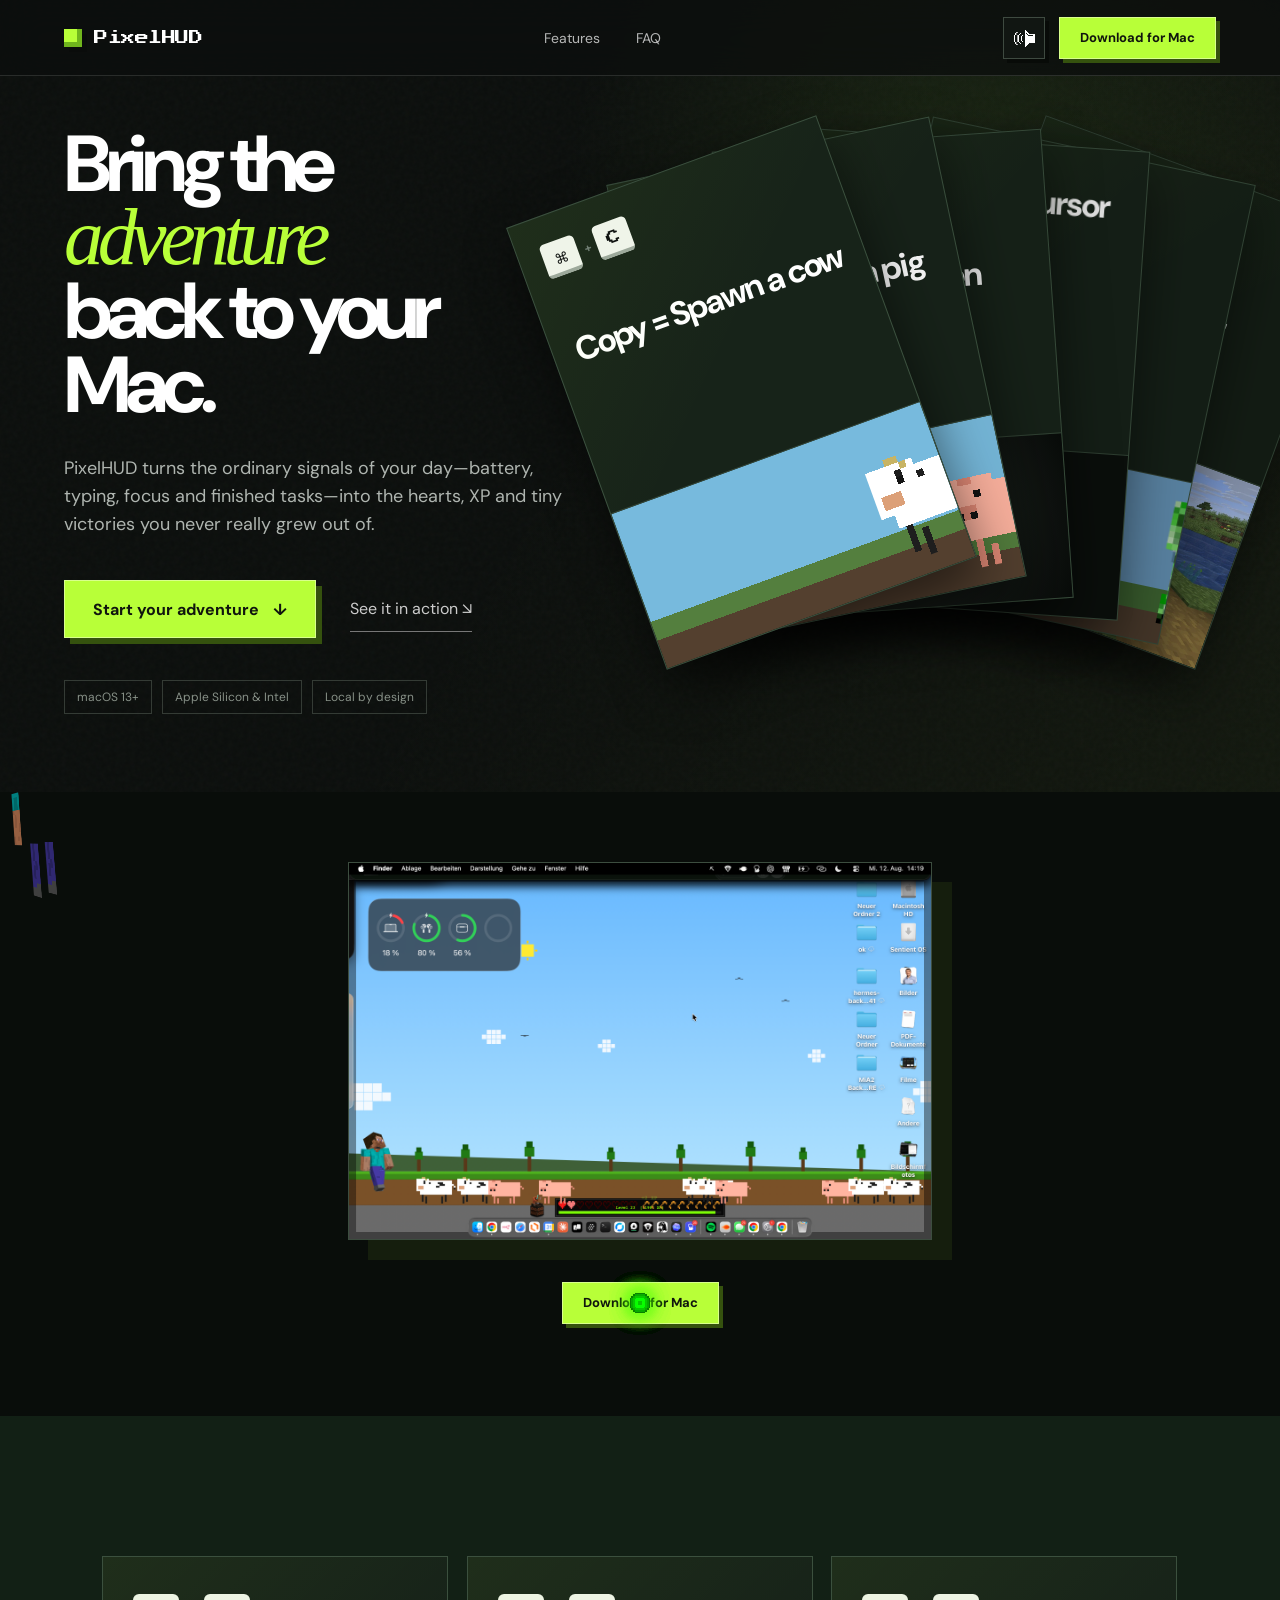
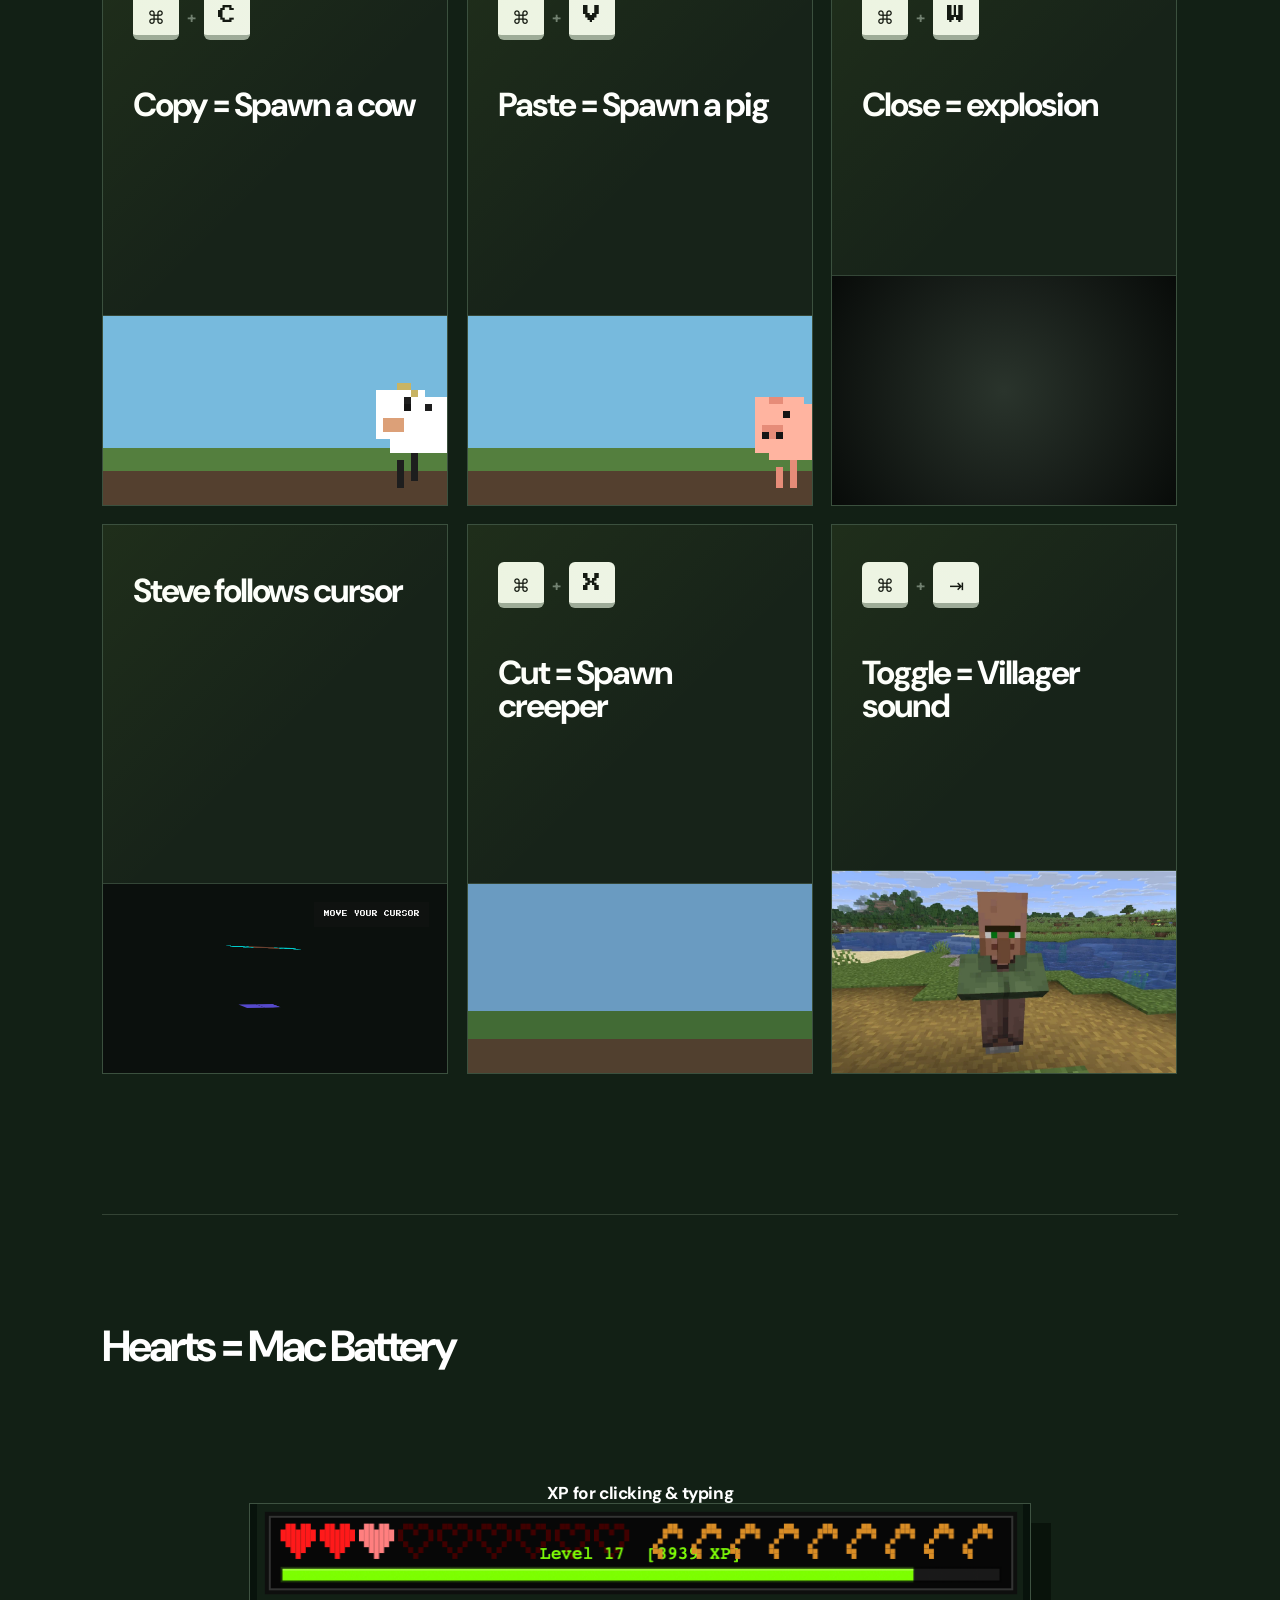
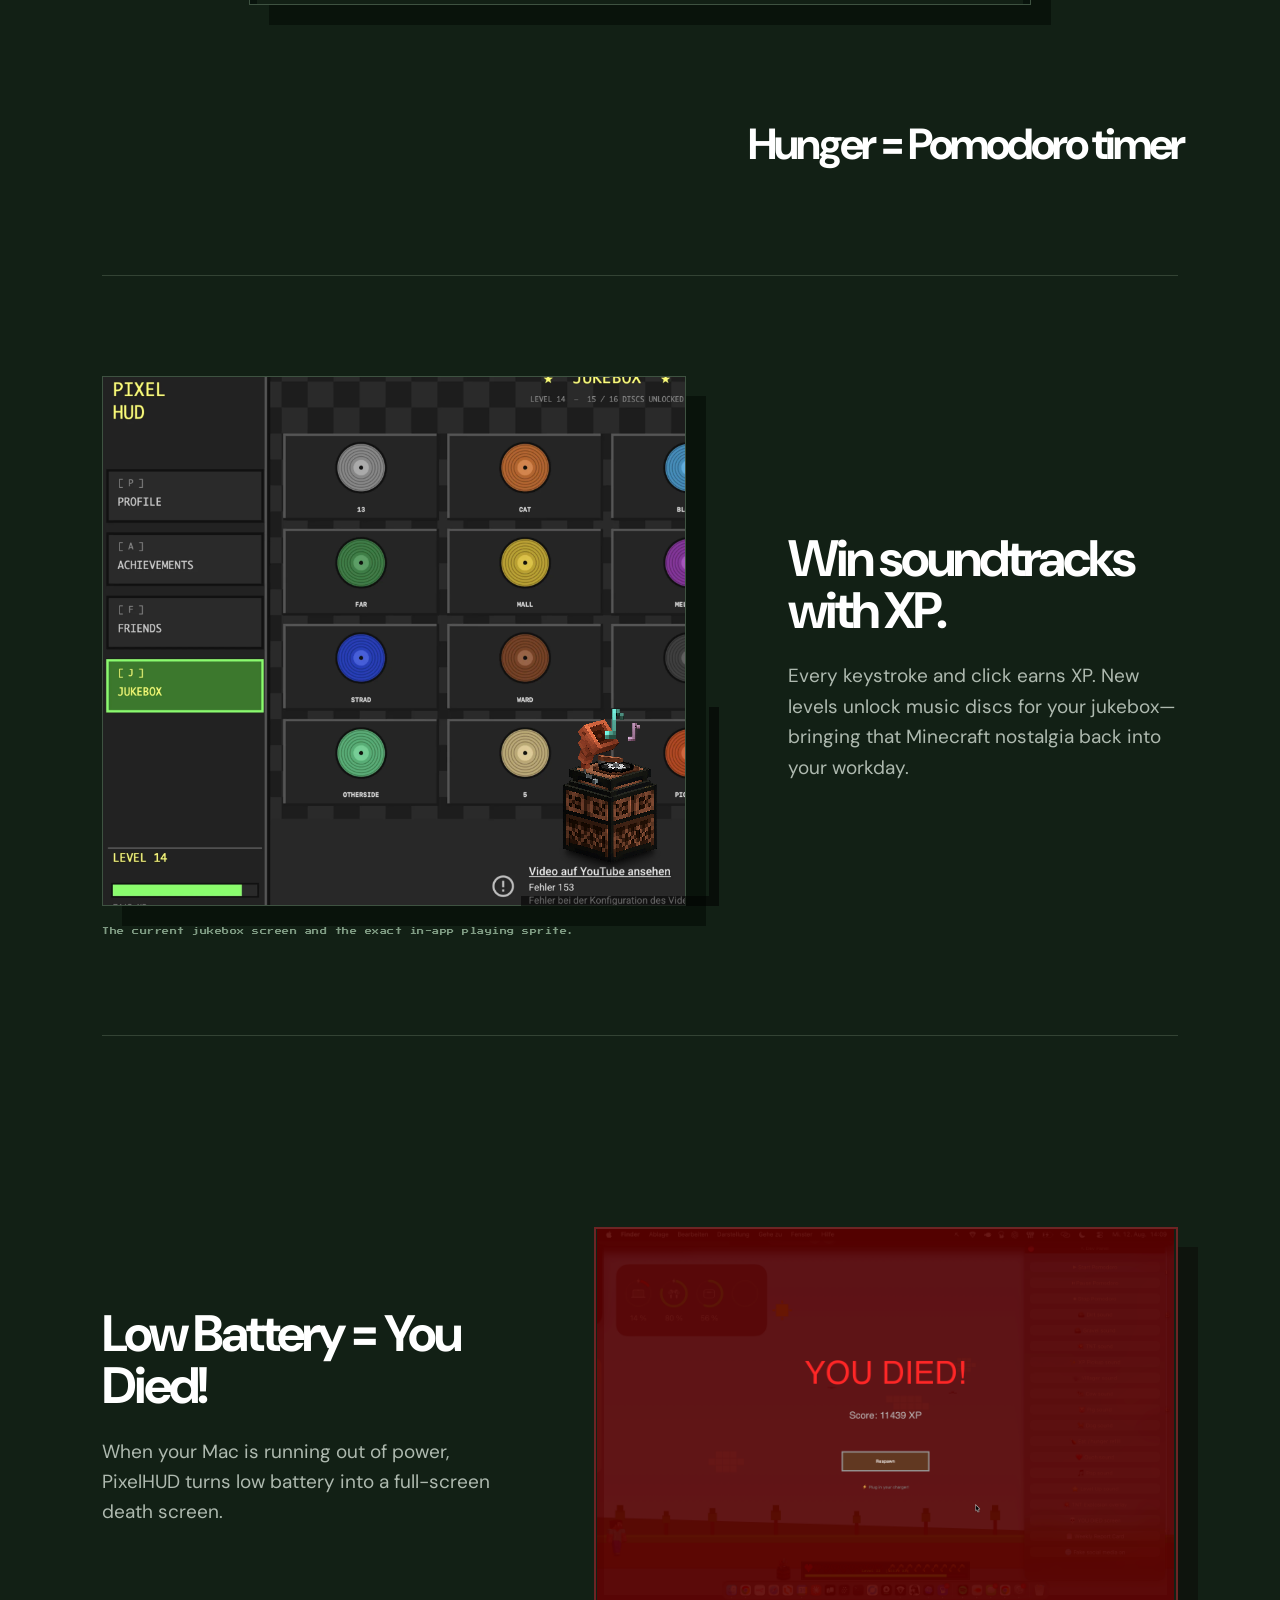
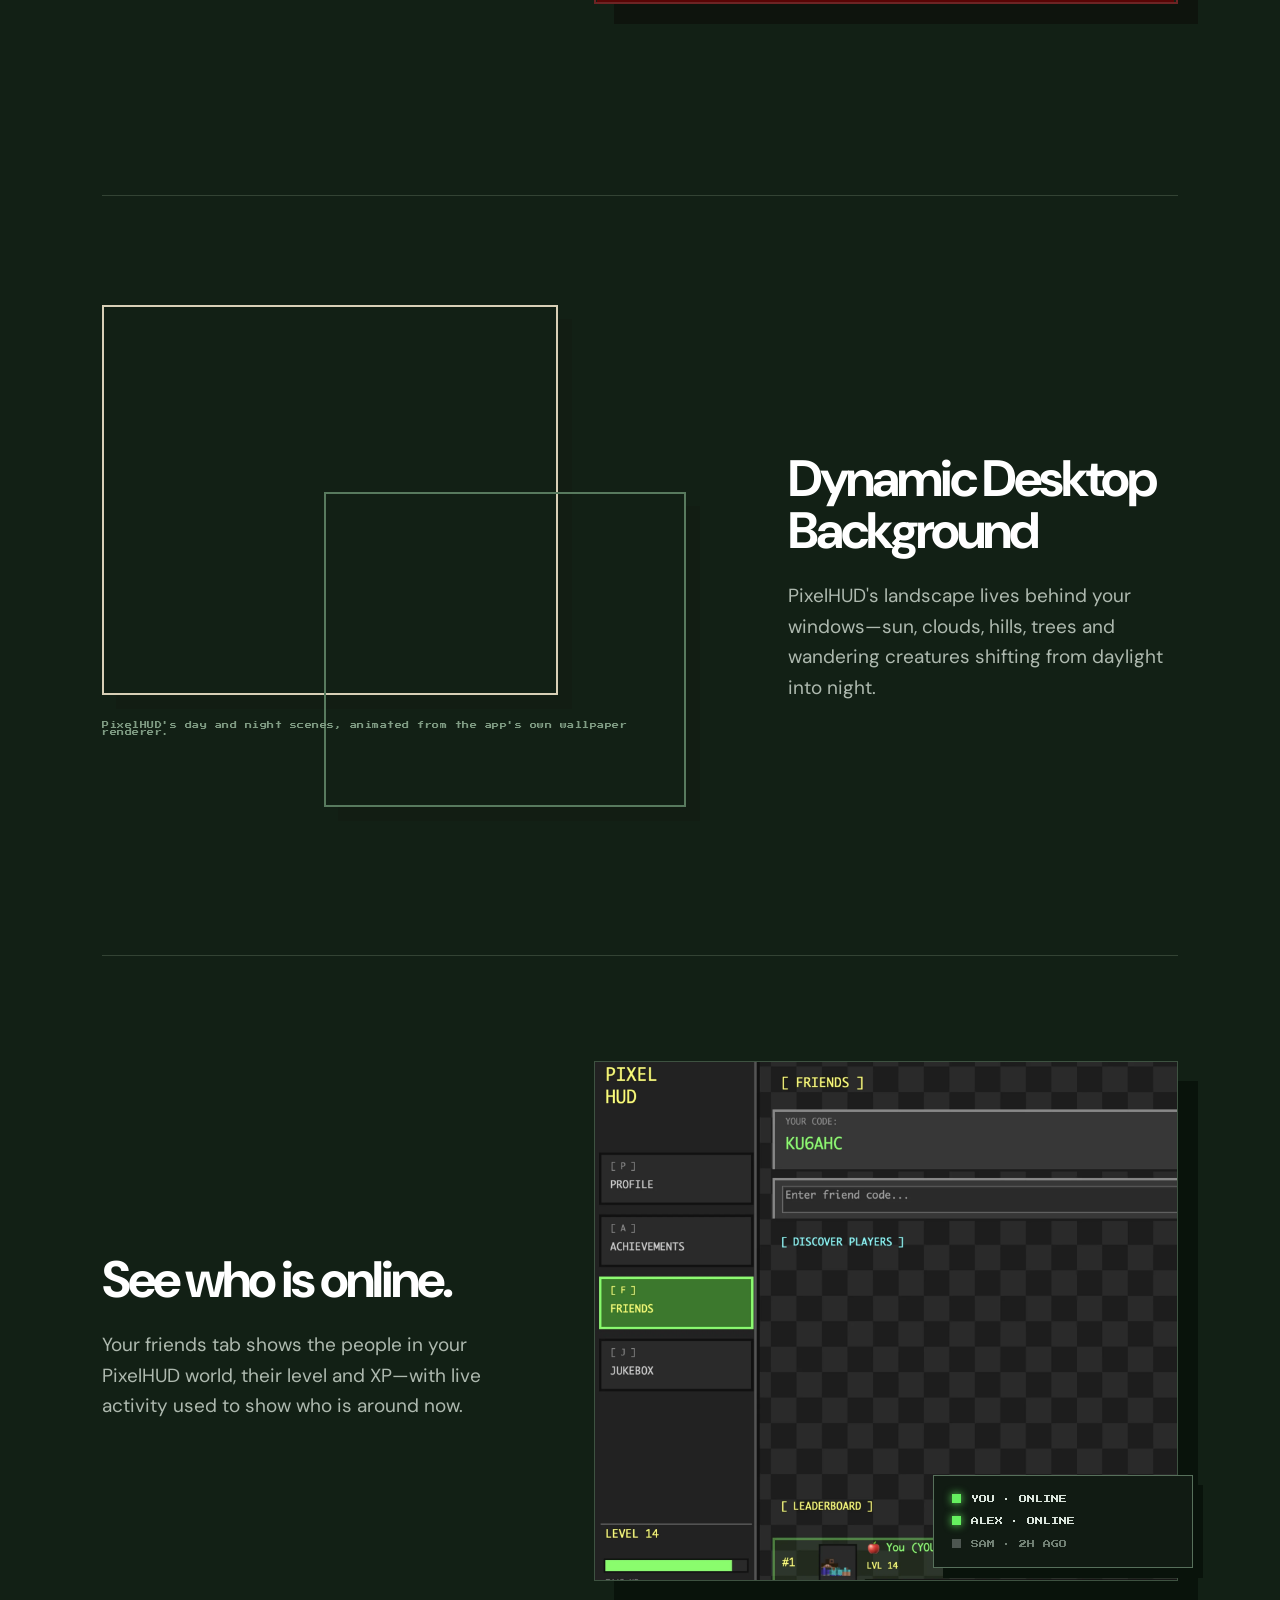
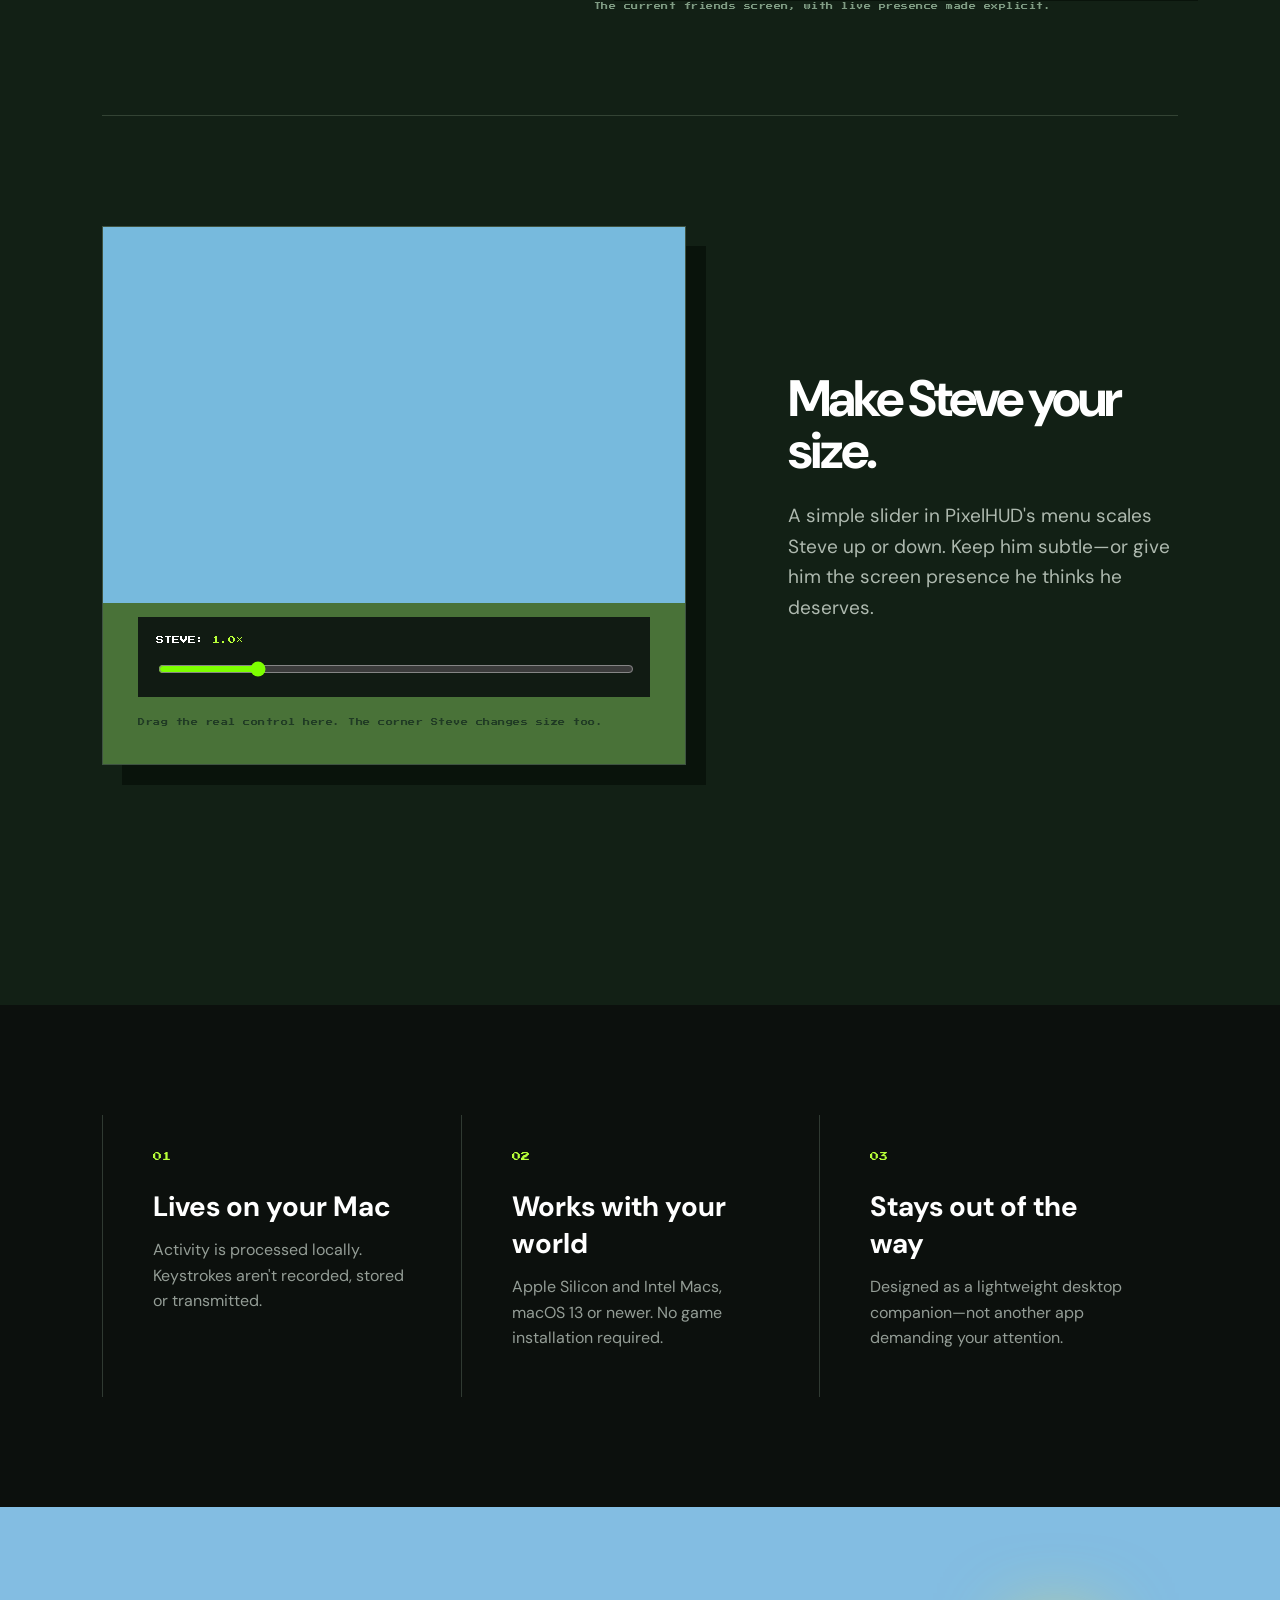
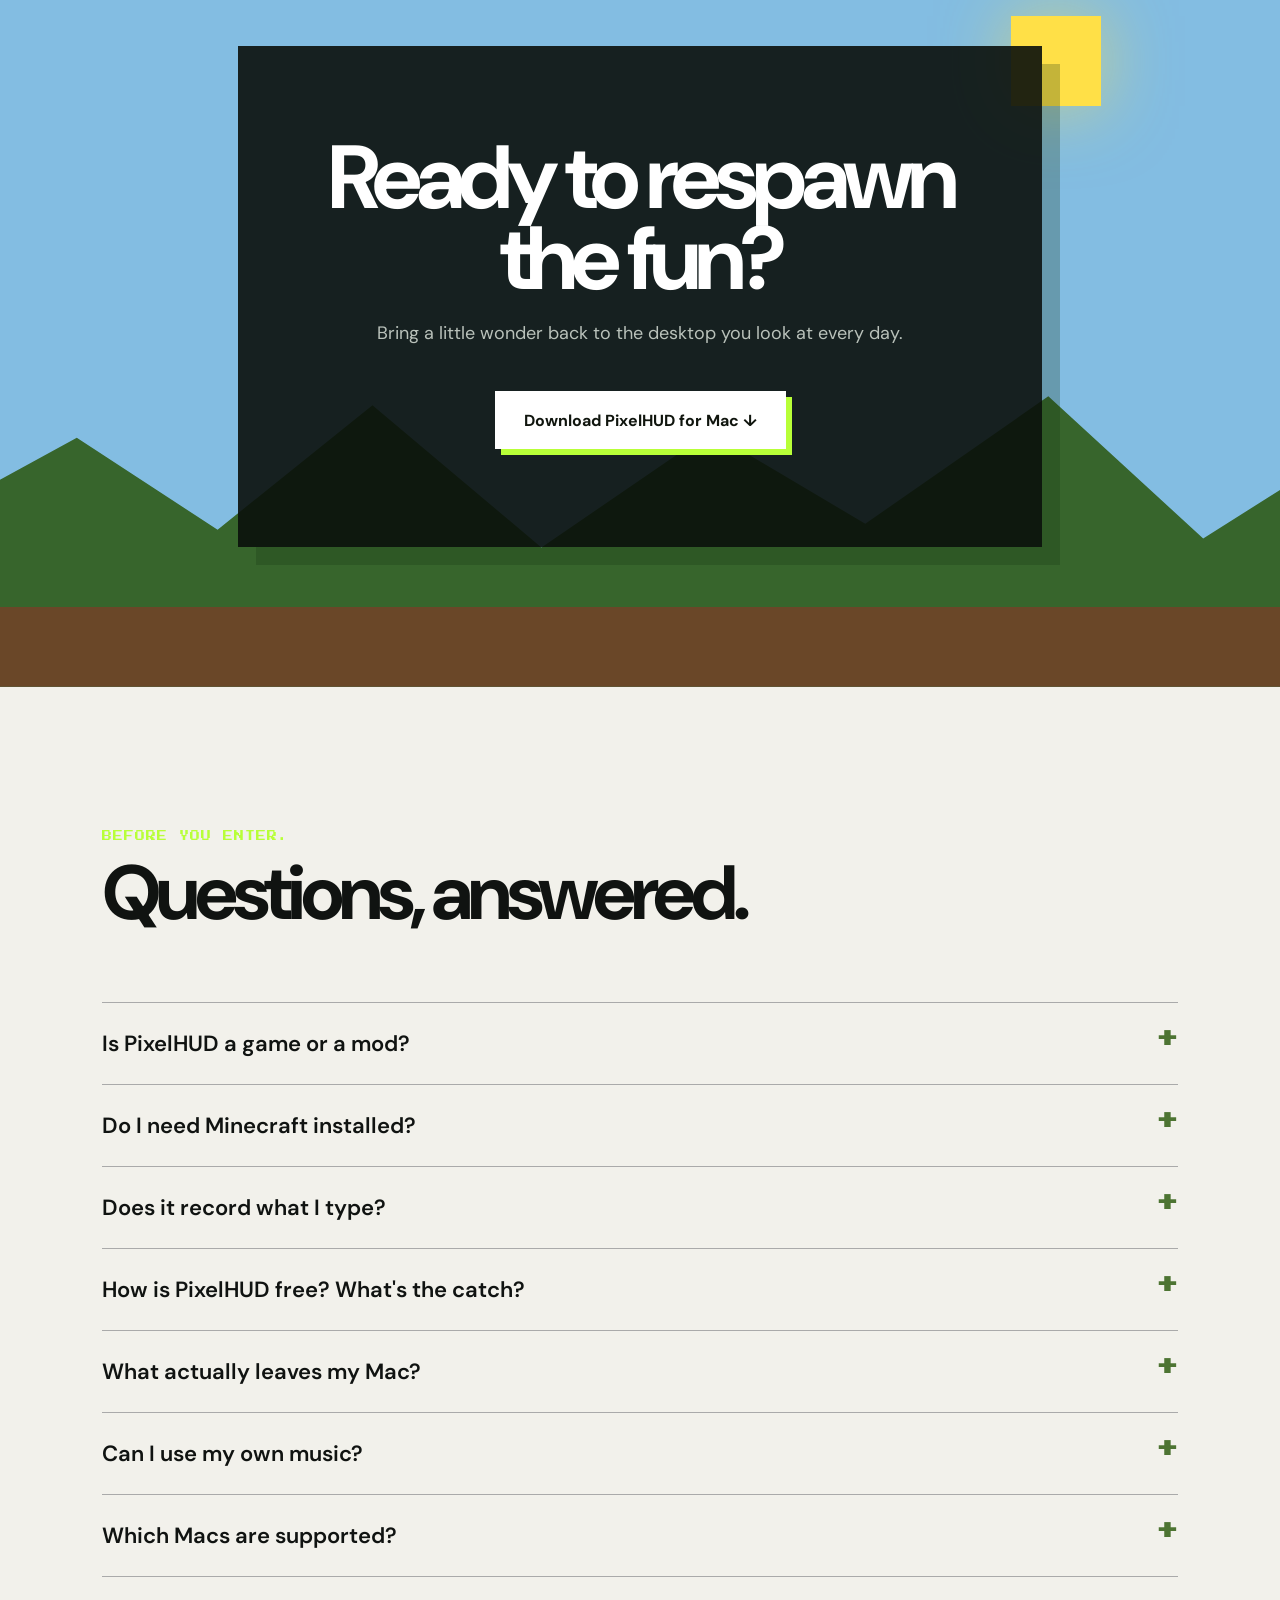
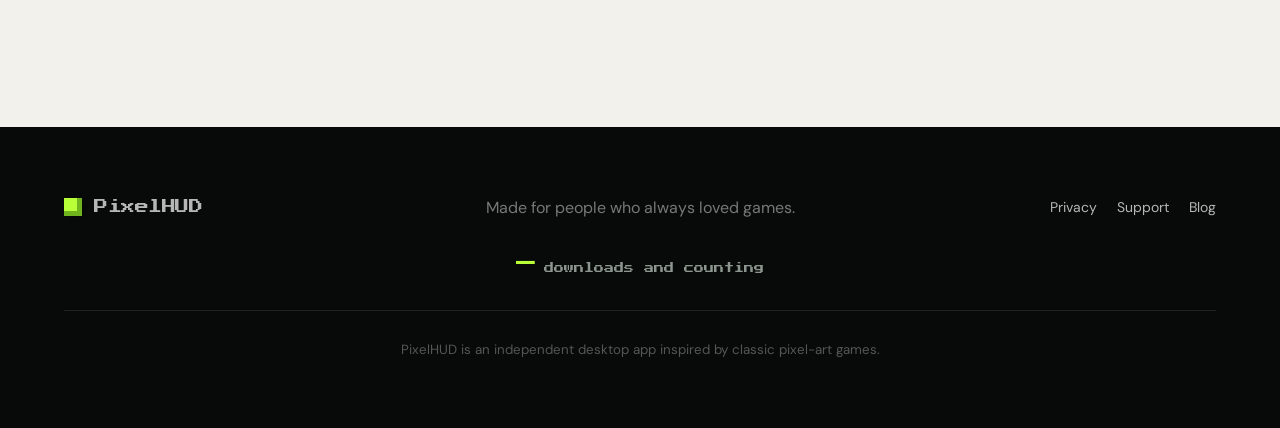
==== commit cf7ce795: "Improve PixelHUD SEO and AI discovery" ====
--- a/index.html
+++ b/index.html
@@ -4,8 +4,24 @@
   <meta charset="utf-8">
   <meta name="viewport" content="width=device-width,initial-scale=1">
   <meta name="theme-color" content="#0b0d0c">
-  <meta name="description" content="PixelHUD brings the wonder, sounds and satisfying progress of your first blocky worlds back to your everyday Mac.">
-  <title>PixelHUD — Bring the adventure back to your Mac</title>
+  <meta name="description" content="PixelHUD is a free macOS desktop app that turns battery, typing, clicking and focus sessions into hearts, XP, sounds and playful pixel-art effects.">
+  <meta name="robots" content="index,follow,max-image-preview:large,max-snippet:-1,max-video-preview:-1">
+  <link rel="canonical" href="https://pixelhud.eliaspfeffer.de/">
+  <title>PixelHUD for Mac — Hearts, XP &amp; Pixel Effects on Your Desktop</title>
+  <meta property="og:type" content="website">
+  <meta property="og:site_name" content="PixelHUD">
+  <meta property="og:url" content="https://pixelhud.eliaspfeffer.de/">
+  <meta property="og:title" content="PixelHUD for Mac — Bring the Adventure Back">
+  <meta property="og:description" content="A free macOS desktop app with battery hearts, XP for typing and clicking, a Pomodoro hunger bar, sounds, mobs and pixel-art effects.">
+  <meta property="og:image" content="https://pixelhud.eliaspfeffer.de/assets/app/pixelhud-real-desktop.png">
+  <meta property="og:image:alt" content="PixelHUD running on a Mac desktop with hearts, XP, hunger, Steve and pixel-art mobs">
+  <meta name="twitter:card" content="summary_large_image">
+  <meta name="twitter:title" content="PixelHUD for Mac — Bring the Adventure Back">
+  <meta name="twitter:description" content="Free macOS desktop app with battery hearts, XP, sounds and playful pixel effects.">
+  <meta name="twitter:image" content="https://pixelhud.eliaspfeffer.de/assets/app/pixelhud-real-desktop.png">
+  <script type="application/ld+json">
+  {"@context":"https://schema.org","@graph":[{"@type":"WebSite","@id":"https://pixelhud.eliaspfeffer.de/#website","url":"https://pixelhud.eliaspfeffer.de/","name":"PixelHUD","inLanguage":"en"},{"@type":"SoftwareApplication","@id":"https://pixelhud.eliaspfeffer.de/#app","name":"PixelHUD","url":"https://pixelhud.eliaspfeffer.de/","downloadUrl":"https://pixelhud.eliaspfeffer.de/PixelHUD.dmg","applicationCategory":"UtilitiesApplication","applicationSubCategory":"Desktop customization and gamification","operatingSystem":"macOS 13 or later","isAccessibleForFree":true,"offers":{"@type":"Offer","price":"0","priceCurrency":"USD"},"description":"A free macOS desktop app that represents battery as hearts, typing and clicking as XP, focus sessions as hunger, and shortcuts as playful pixel-art effects.","image":"https://pixelhud.eliaspfeffer.de/assets/app/pixelhud-real-desktop.png","featureList":["Battery level shown as hearts","XP for typing and clicking","Hunger bar as Pomodoro timer","TNT explosion when closing","Cow on copy and pig on paste","Creeper on cut","Villager sound when switching apps","Dynamic desktop background","Jukebox music unlocks","Friends online status"]},{"@type":"FAQPage","@id":"https://pixelhud.eliaspfeffer.de/#faq","mainEntity":[{"@type":"Question","name":"Is PixelHUD a game or a mod?","acceptedAnswer":{"@type":"Answer","text":"Neither. PixelHUD is an independent macOS desktop app that adds a pixel-art HUD, playful effects and progress systems to your Mac."}},{"@type":"Question","name":"Is PixelHUD free?","acceptedAnswer":{"@type":"Answer","text":"Yes. PixelHUD is a free fan project built by people who love Minecraft."}},{"@type":"Question","name":"Does PixelHUD record what I type?","acceptedAnswer":{"@type":"Answer","text":"No. PixelHUD detects activity to award XP, but does not record, store or transmit individual keystrokes."}},{"@type":"Question","name":"Which Macs are supported?","acceptedAnswer":{"@type":"Answer","text":"PixelHUD supports Apple Silicon and Intel Macs running macOS 13 or newer."}}]}]}
+  </script>
   <link rel="preconnect" href="https://fonts.googleapis.com">
   <link rel="preconnect" href="https://fonts.gstatic.com" crossorigin>
   <link href="https://fonts.googleapis.com/css2?family=DM+Sans:wght@400;500;600;700&amp;family=Press+Start+2P&amp;display=swap" rel="stylesheet">
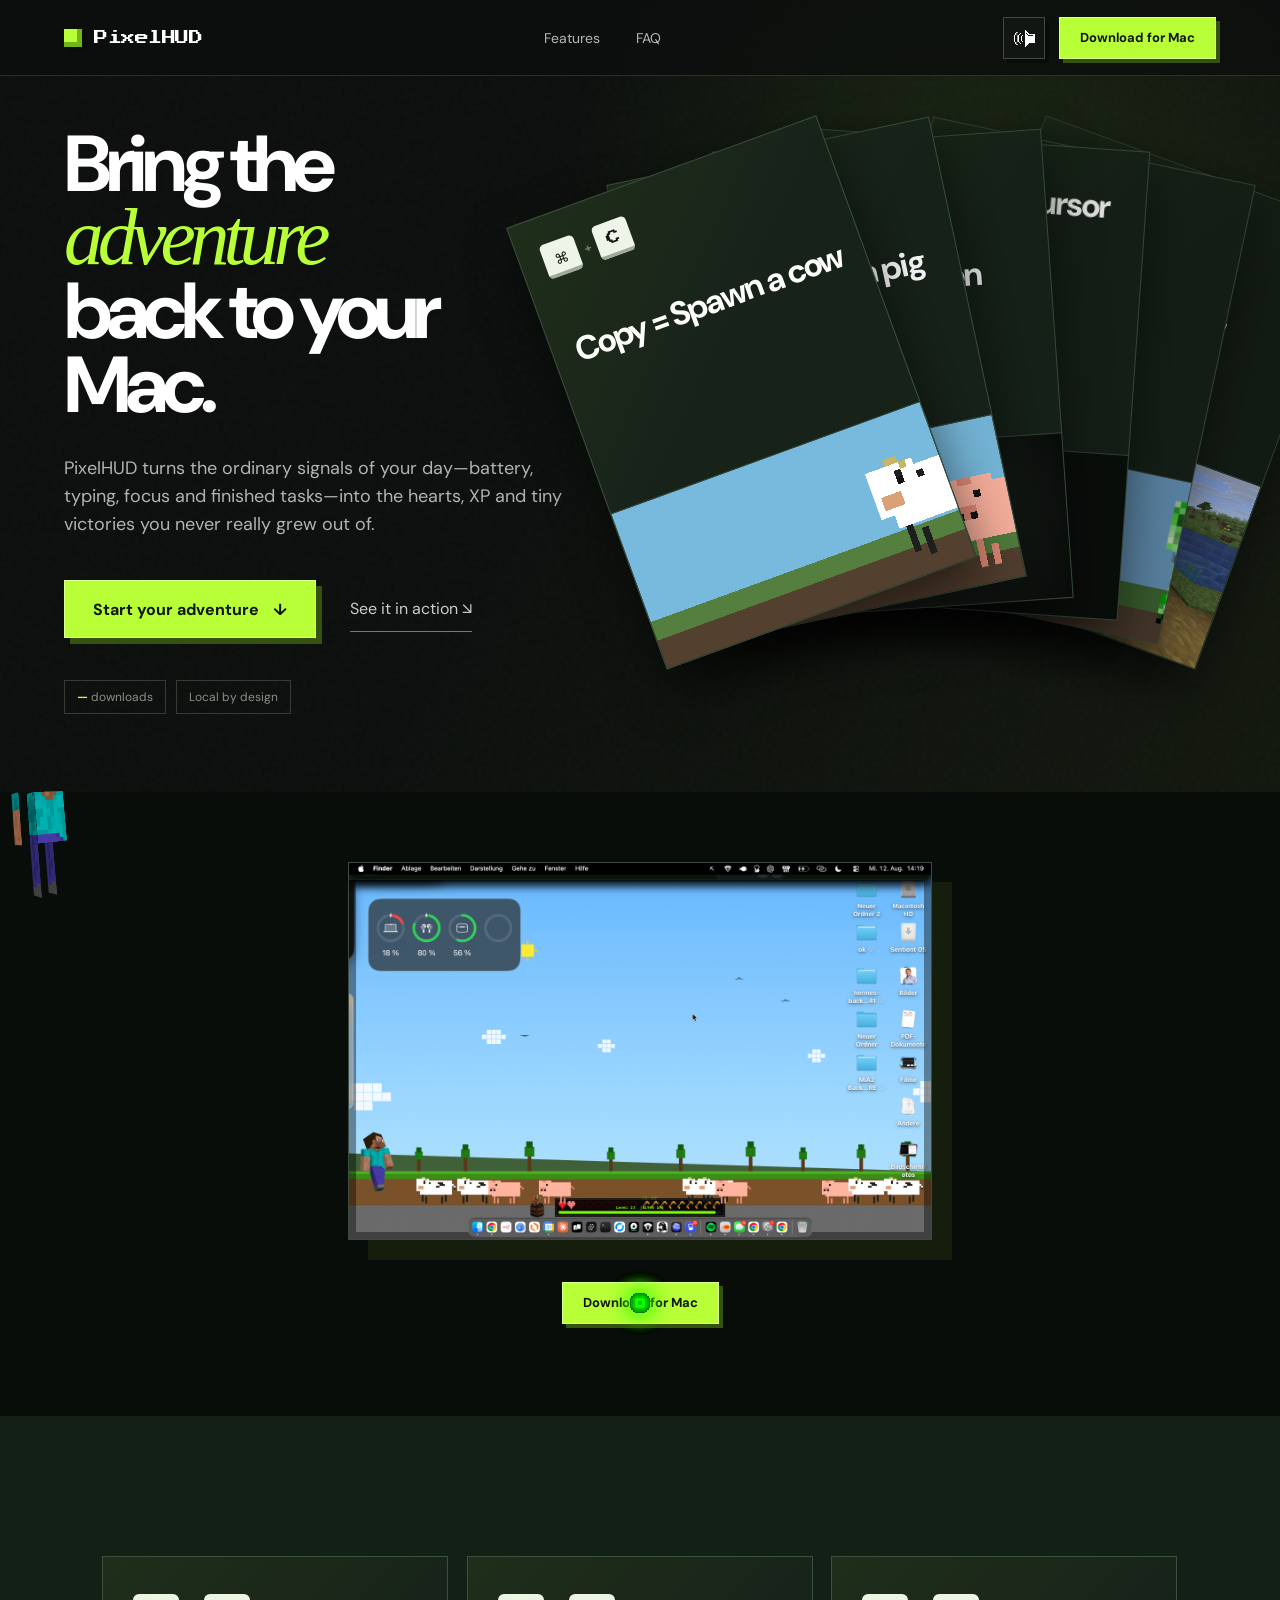
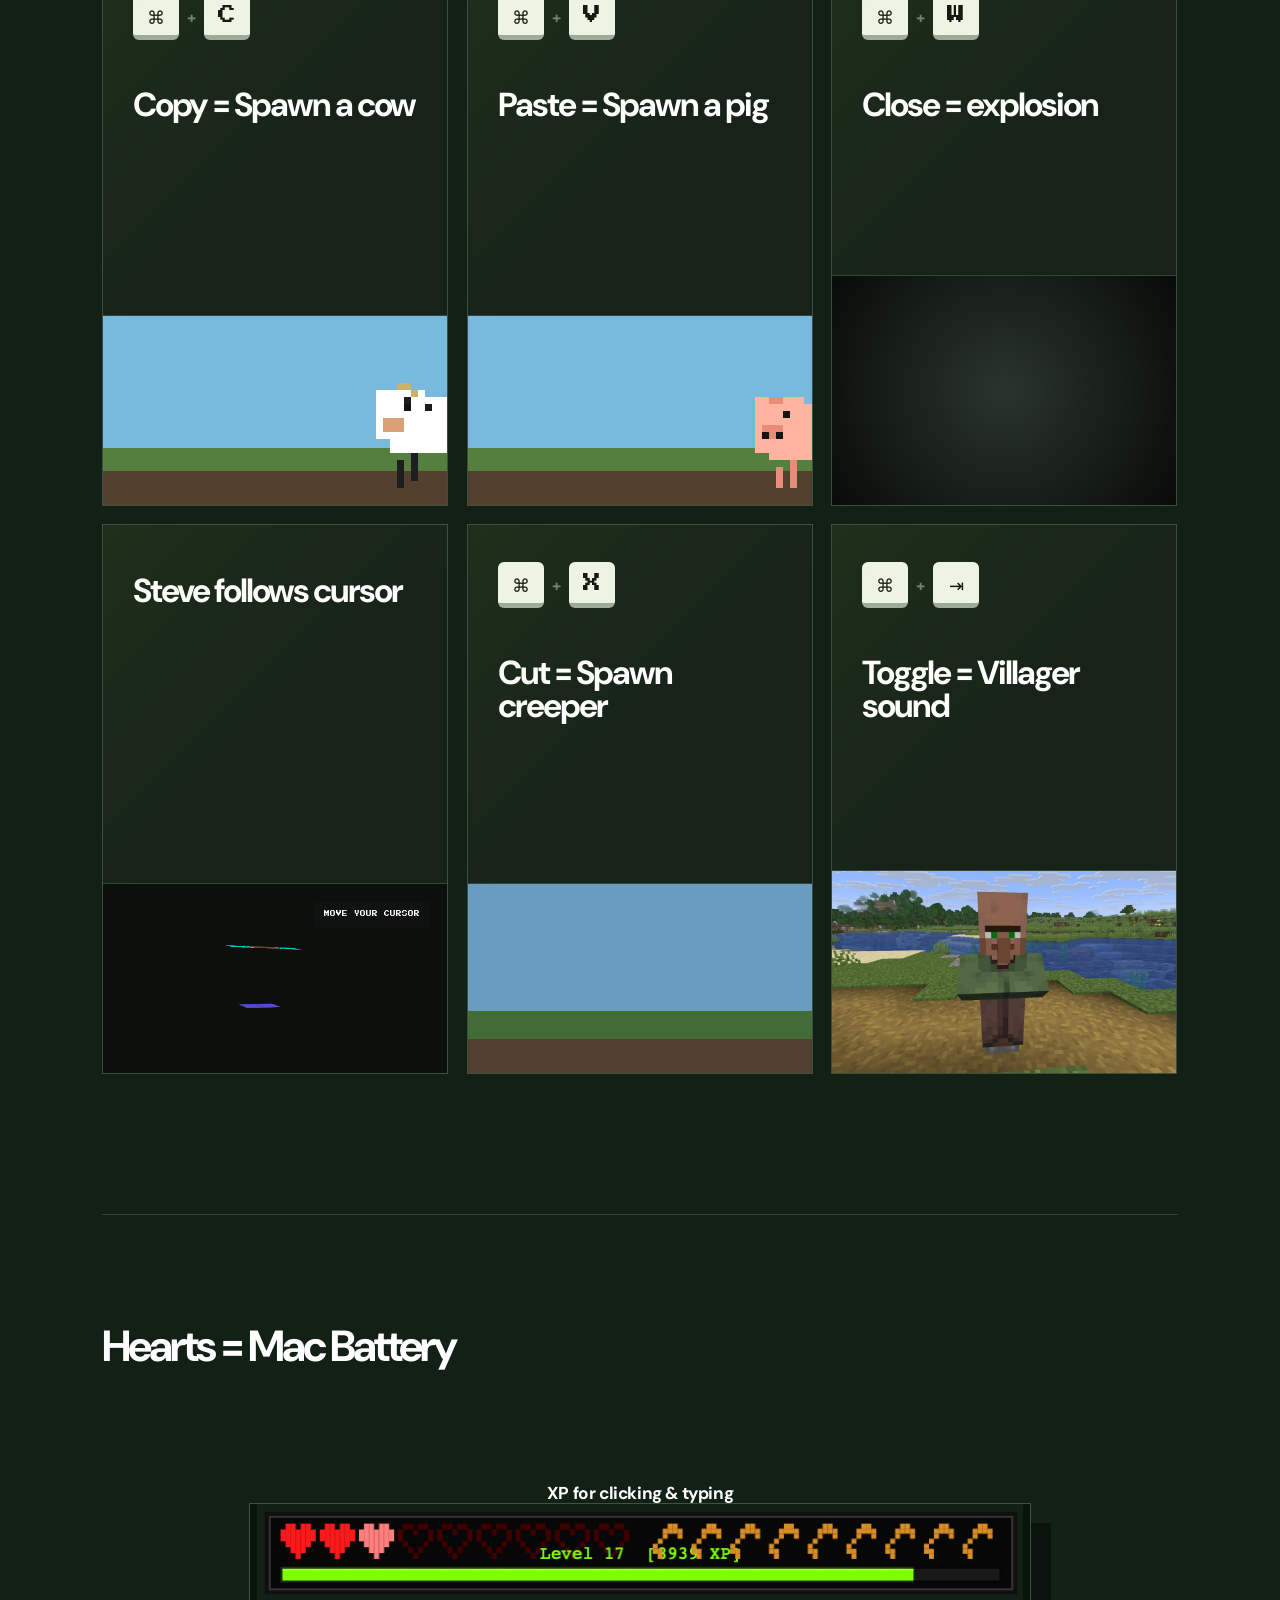
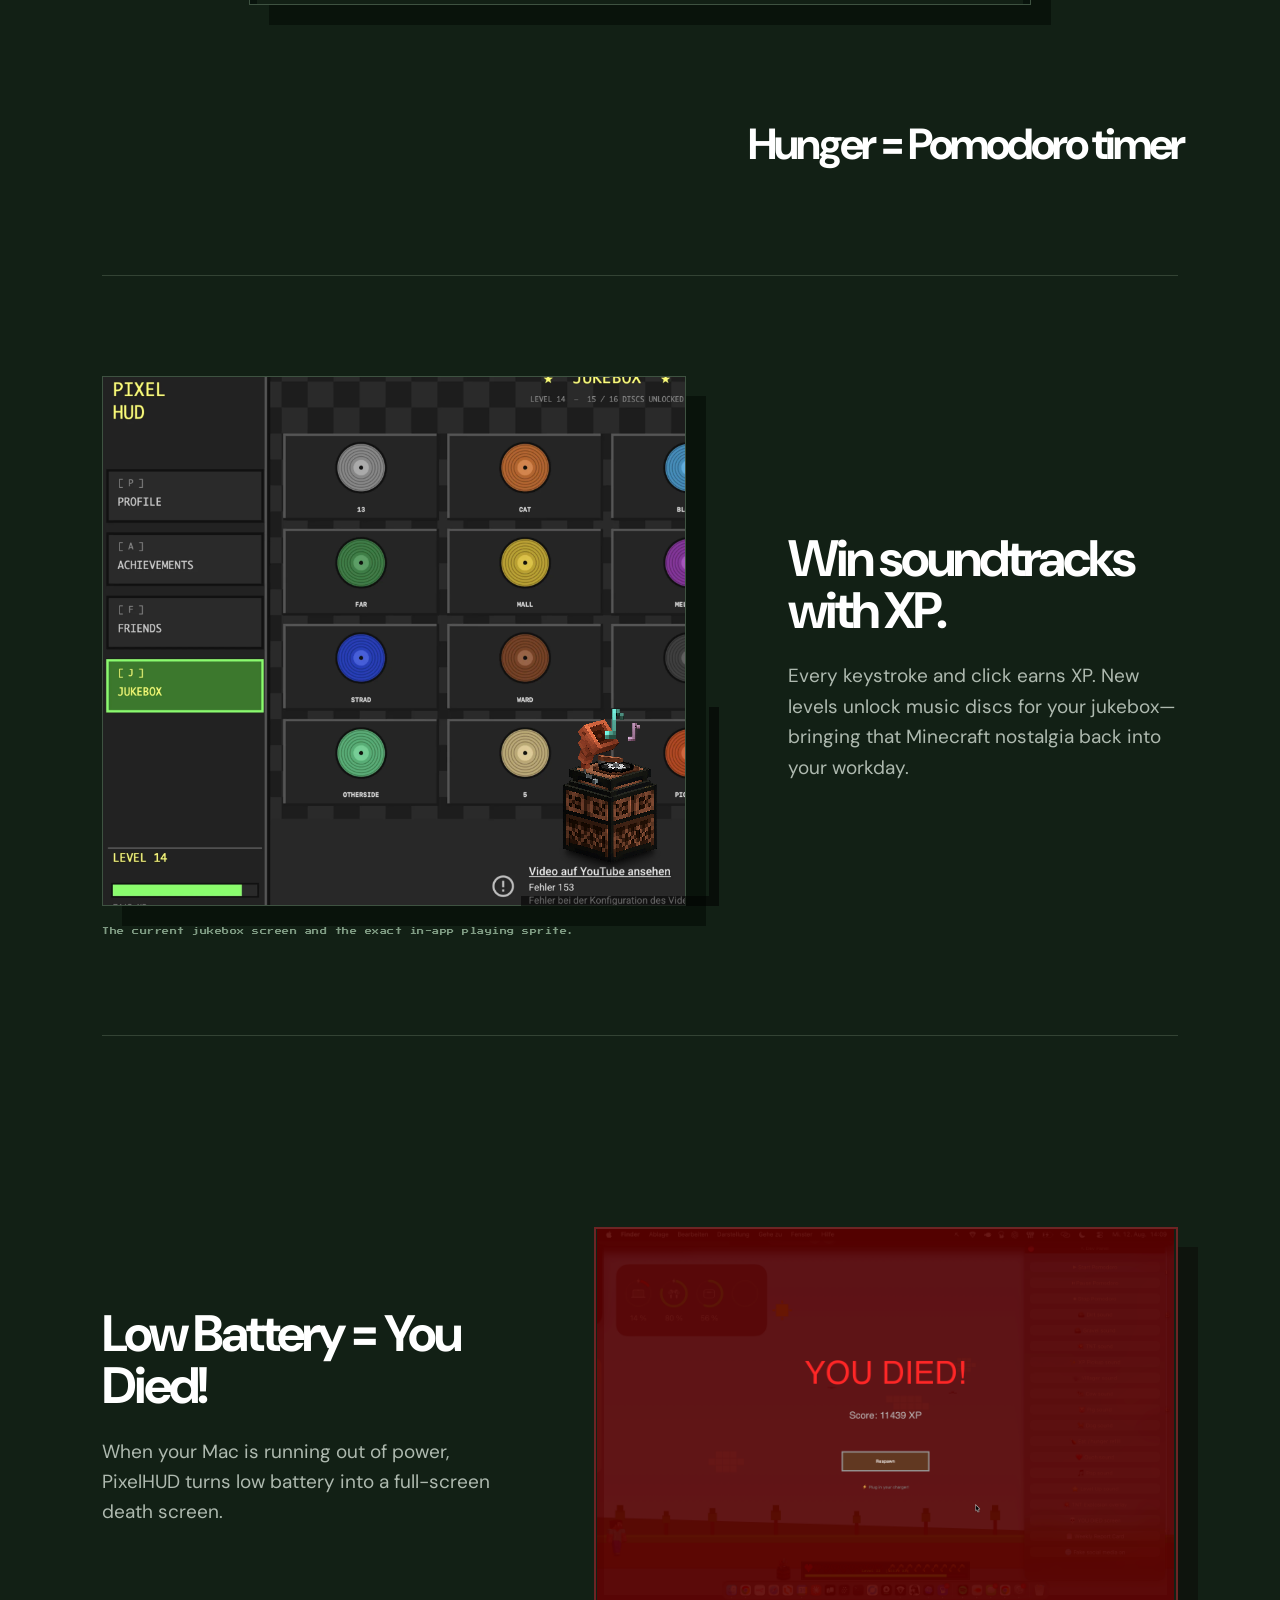
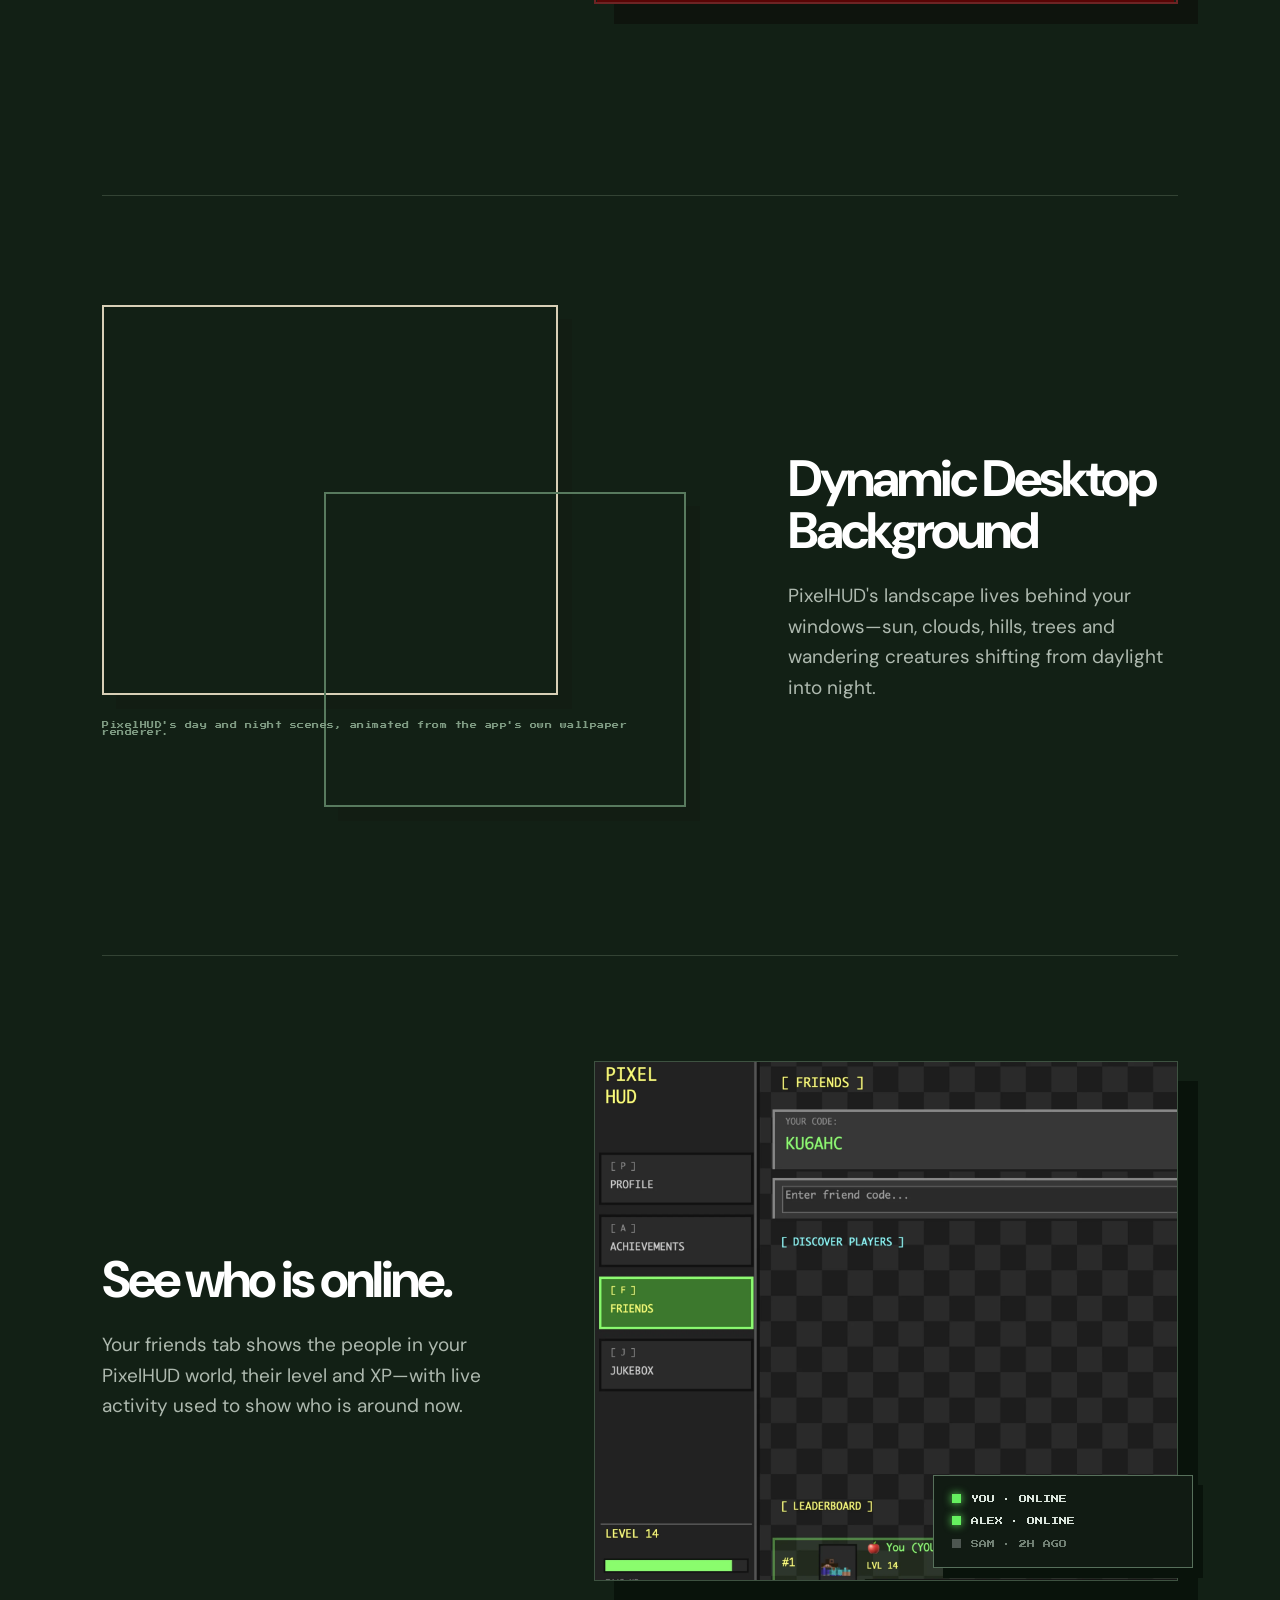
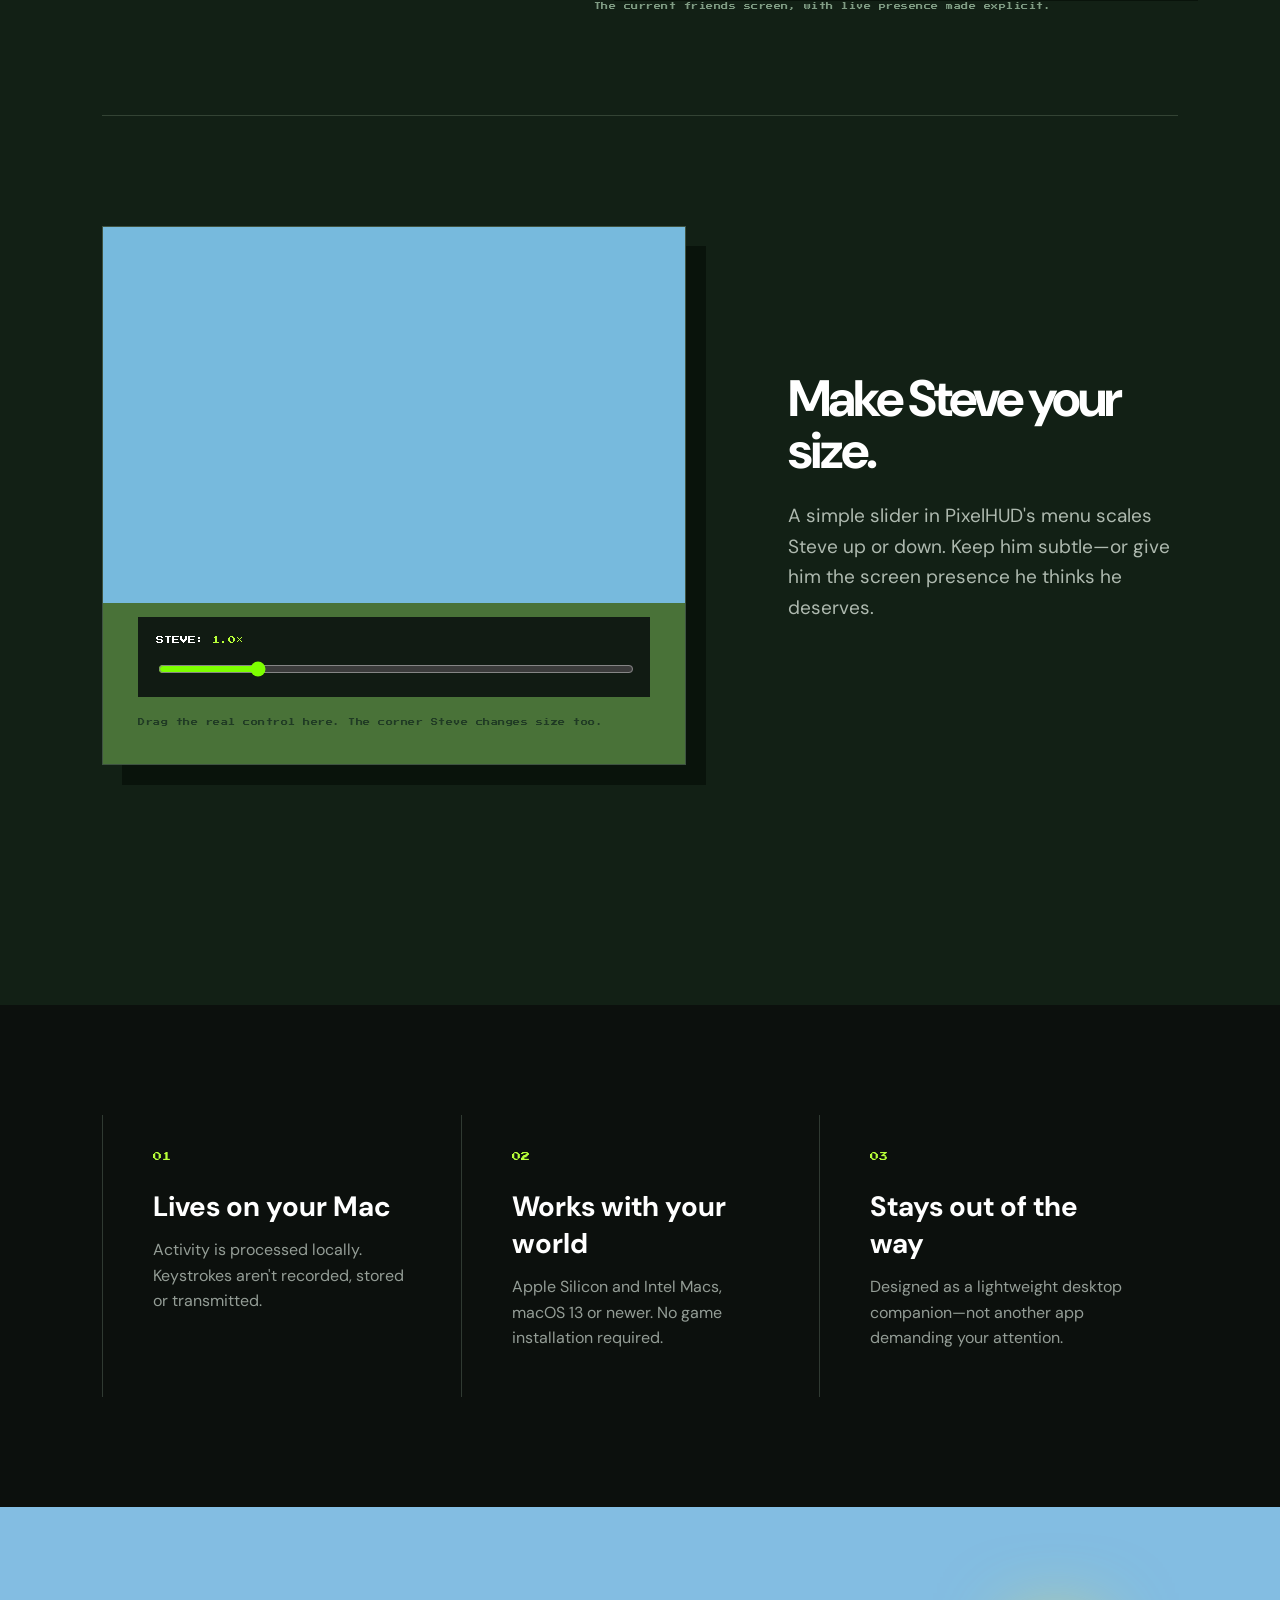
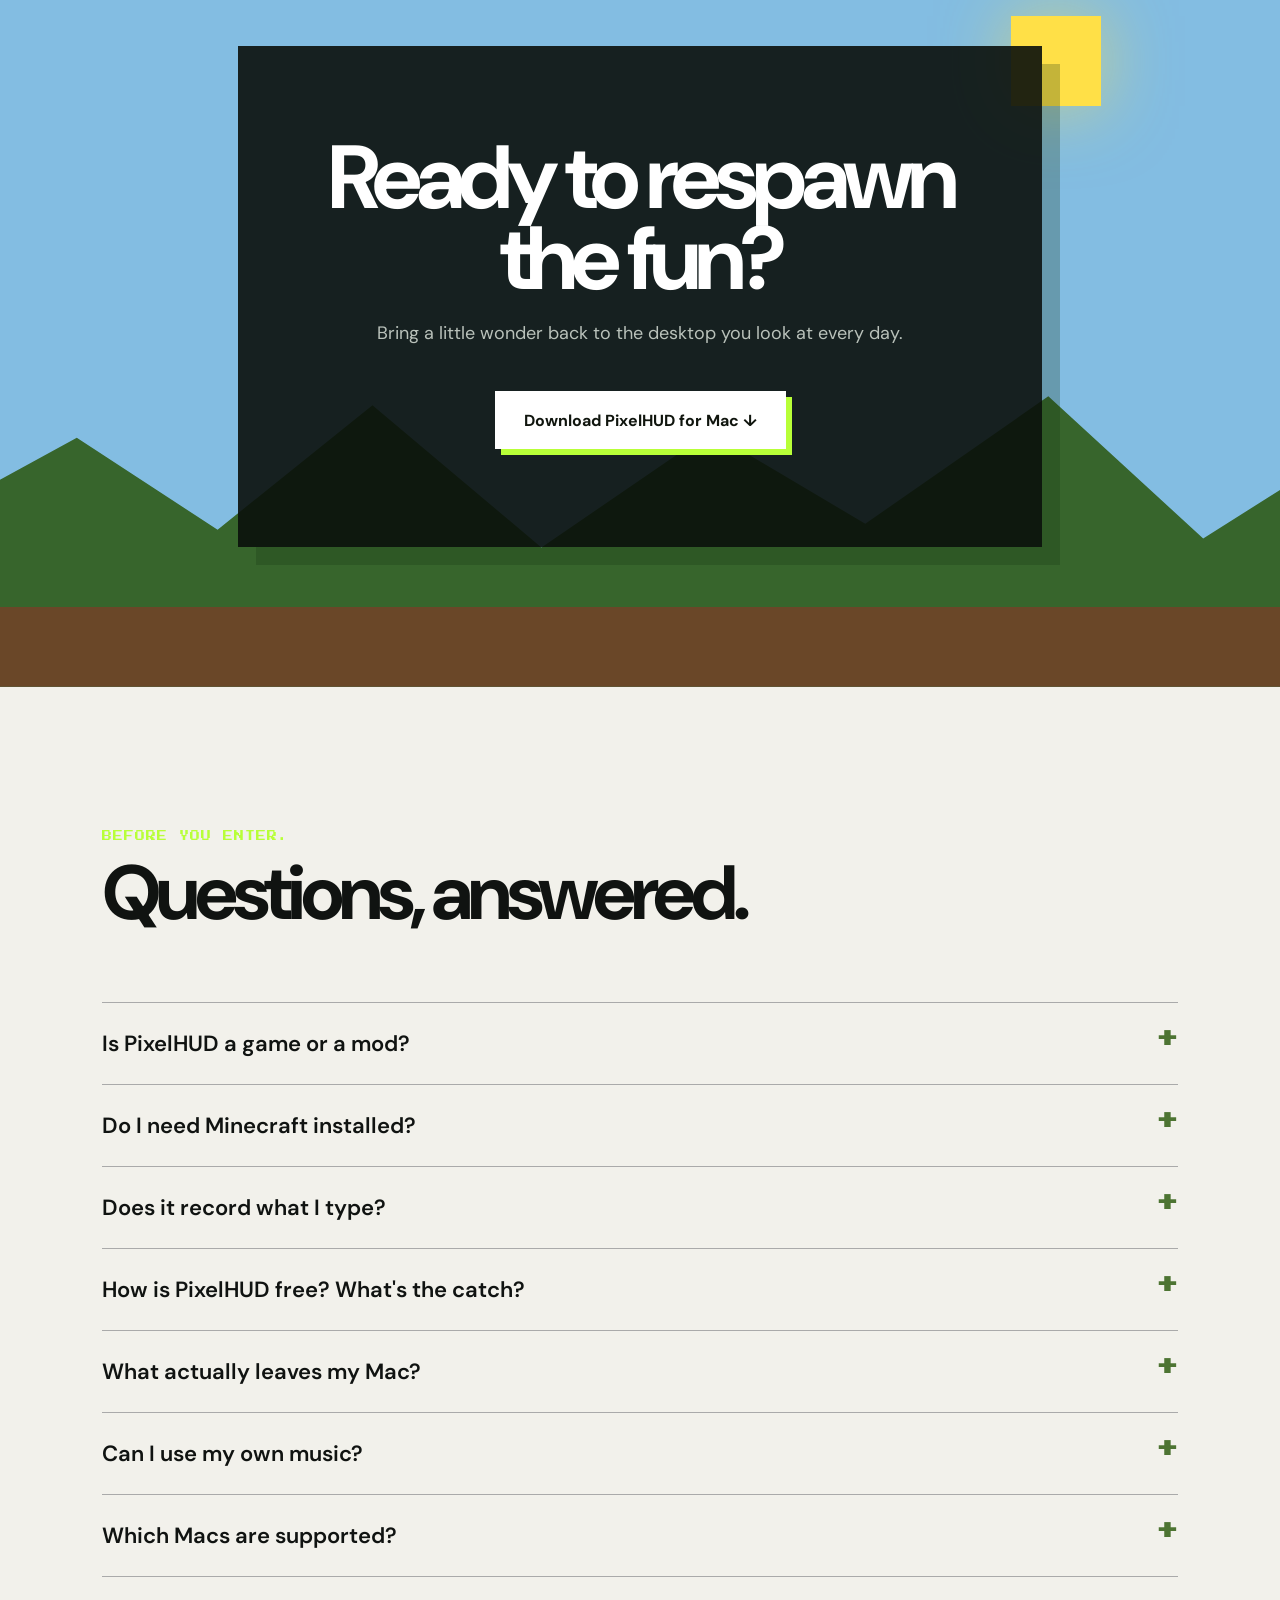
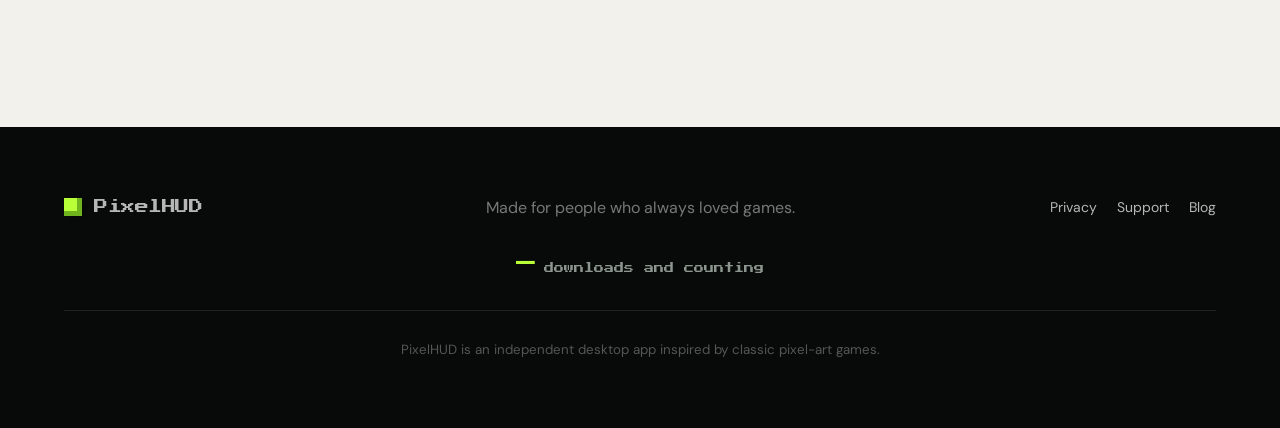
==== commit cd54284e: "Show live download count in hero" ====
--- a/index.html
+++ b/index.html
@@ -56,7 +56,7 @@
           <a class="button" href="PixelHUD.dmg" download>Start your adventure <span>↓</span></a>
           <a class="text-link" href="#features">See it in action <span>↘</span></a>
         </div>
-        <div class="hero-meta"><span>macOS 13+</span><span>Apple Silicon &amp; Intel</span><span>Local by design</span></div>
+        <div class="hero-meta"><span><strong id="heroDownloadCount">—</strong> downloads</span><span>Local by design</span></div>
       </div>
 
       <div class="hero-demo reveal" aria-label="A stacked preview of PixelHUD's shortcut features">
--- a/landing.css
+++ b/landing.css
@@ -70,6 +70,7 @@
 .text-link{text-decoration:none;border-bottom:1px solid #777;padding:12px 0;color:#ccc}
 .hero-meta{display:flex;gap:10px;flex-wrap:wrap}
 .hero-meta span{border:1px solid #343b35;padding:8px 12px;font-size:12px;color:#879087}
+.hero-meta strong{color:var(--green);font-weight:700}
 .mac-window{border:1px solid #465047;background:#171c18;box-shadow:0 35px 100px rgba(0,0,0,.55),16px 16px 0 rgba(184,255,56,.1);transform:perspective(1200px) rotateY(-4deg) rotateX(2deg)}
 .window-bar{height:38px;border-bottom:1px solid #343c35;display:flex;align-items:center;padding:0 14px;gap:7px;font-size:10px;color:#727a73}
 .window-bar i{width:10px;height:10px;border-radius:50%;background:#525952}
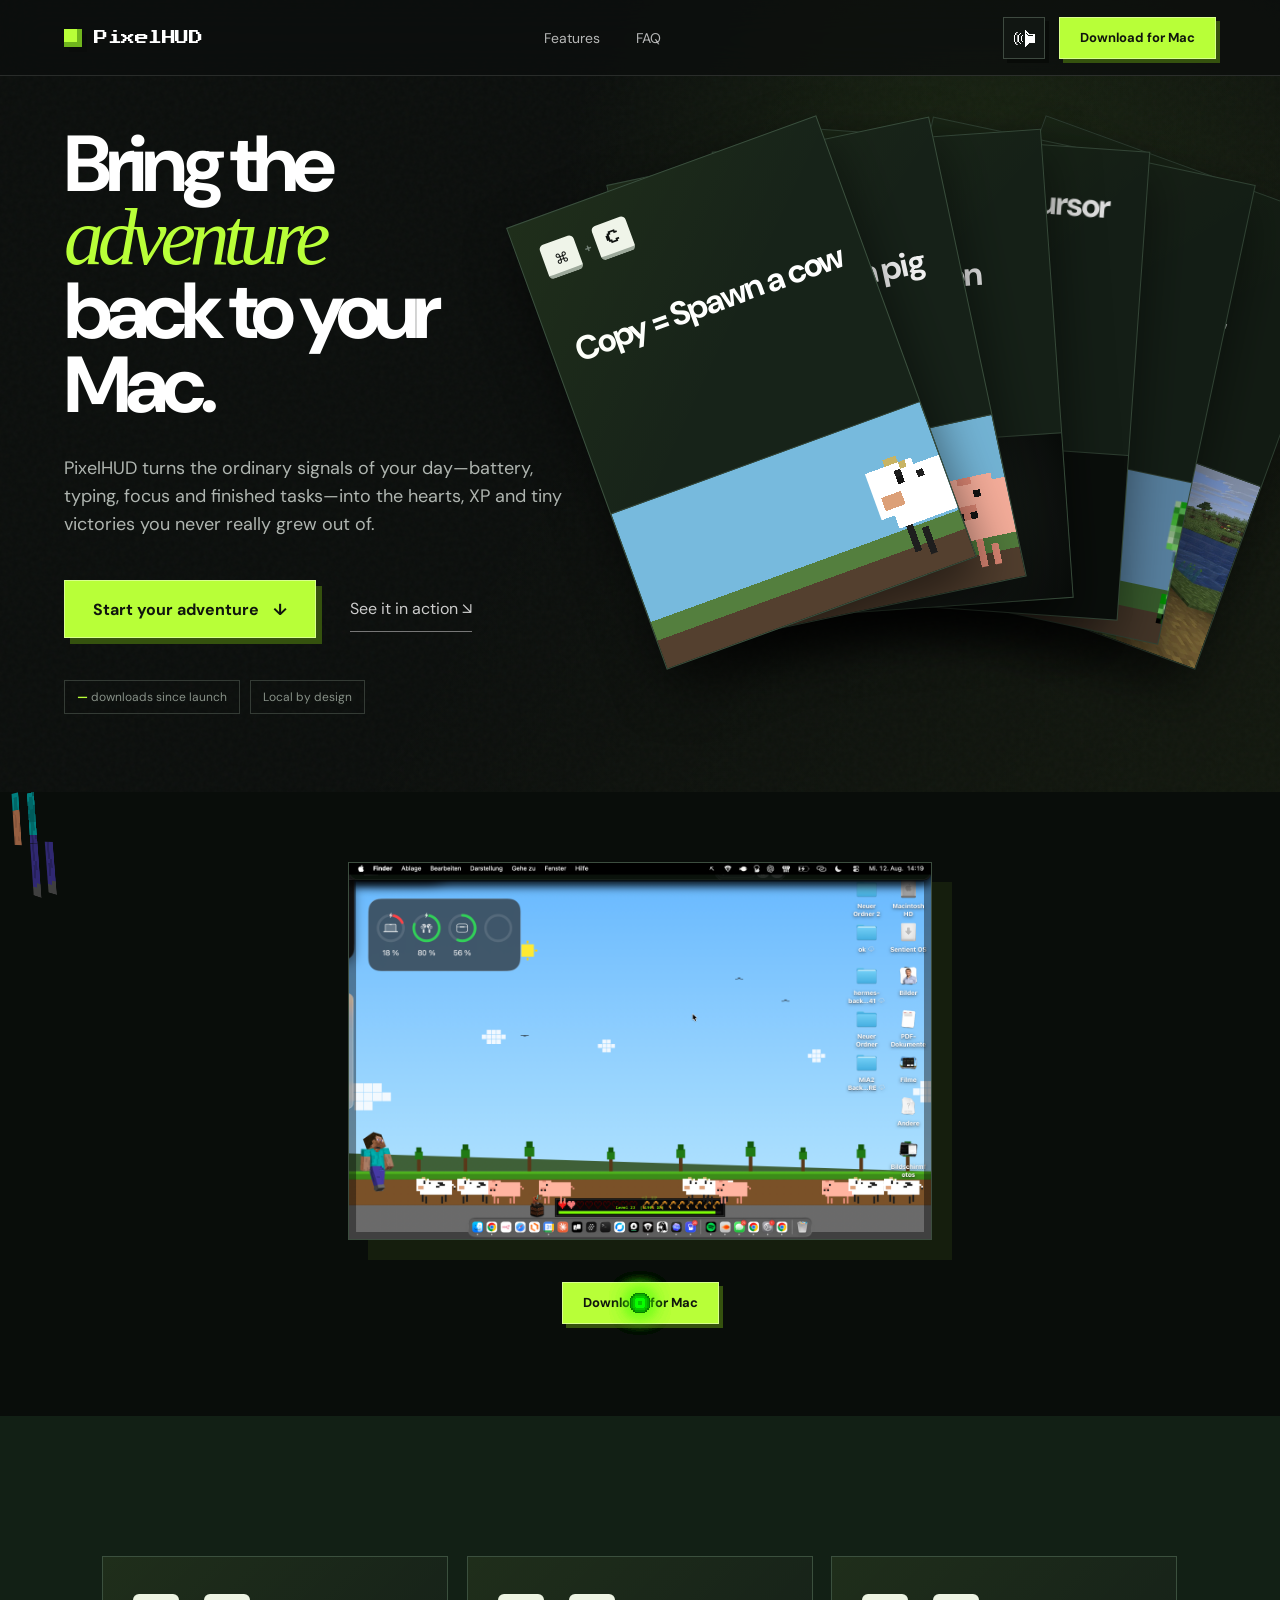
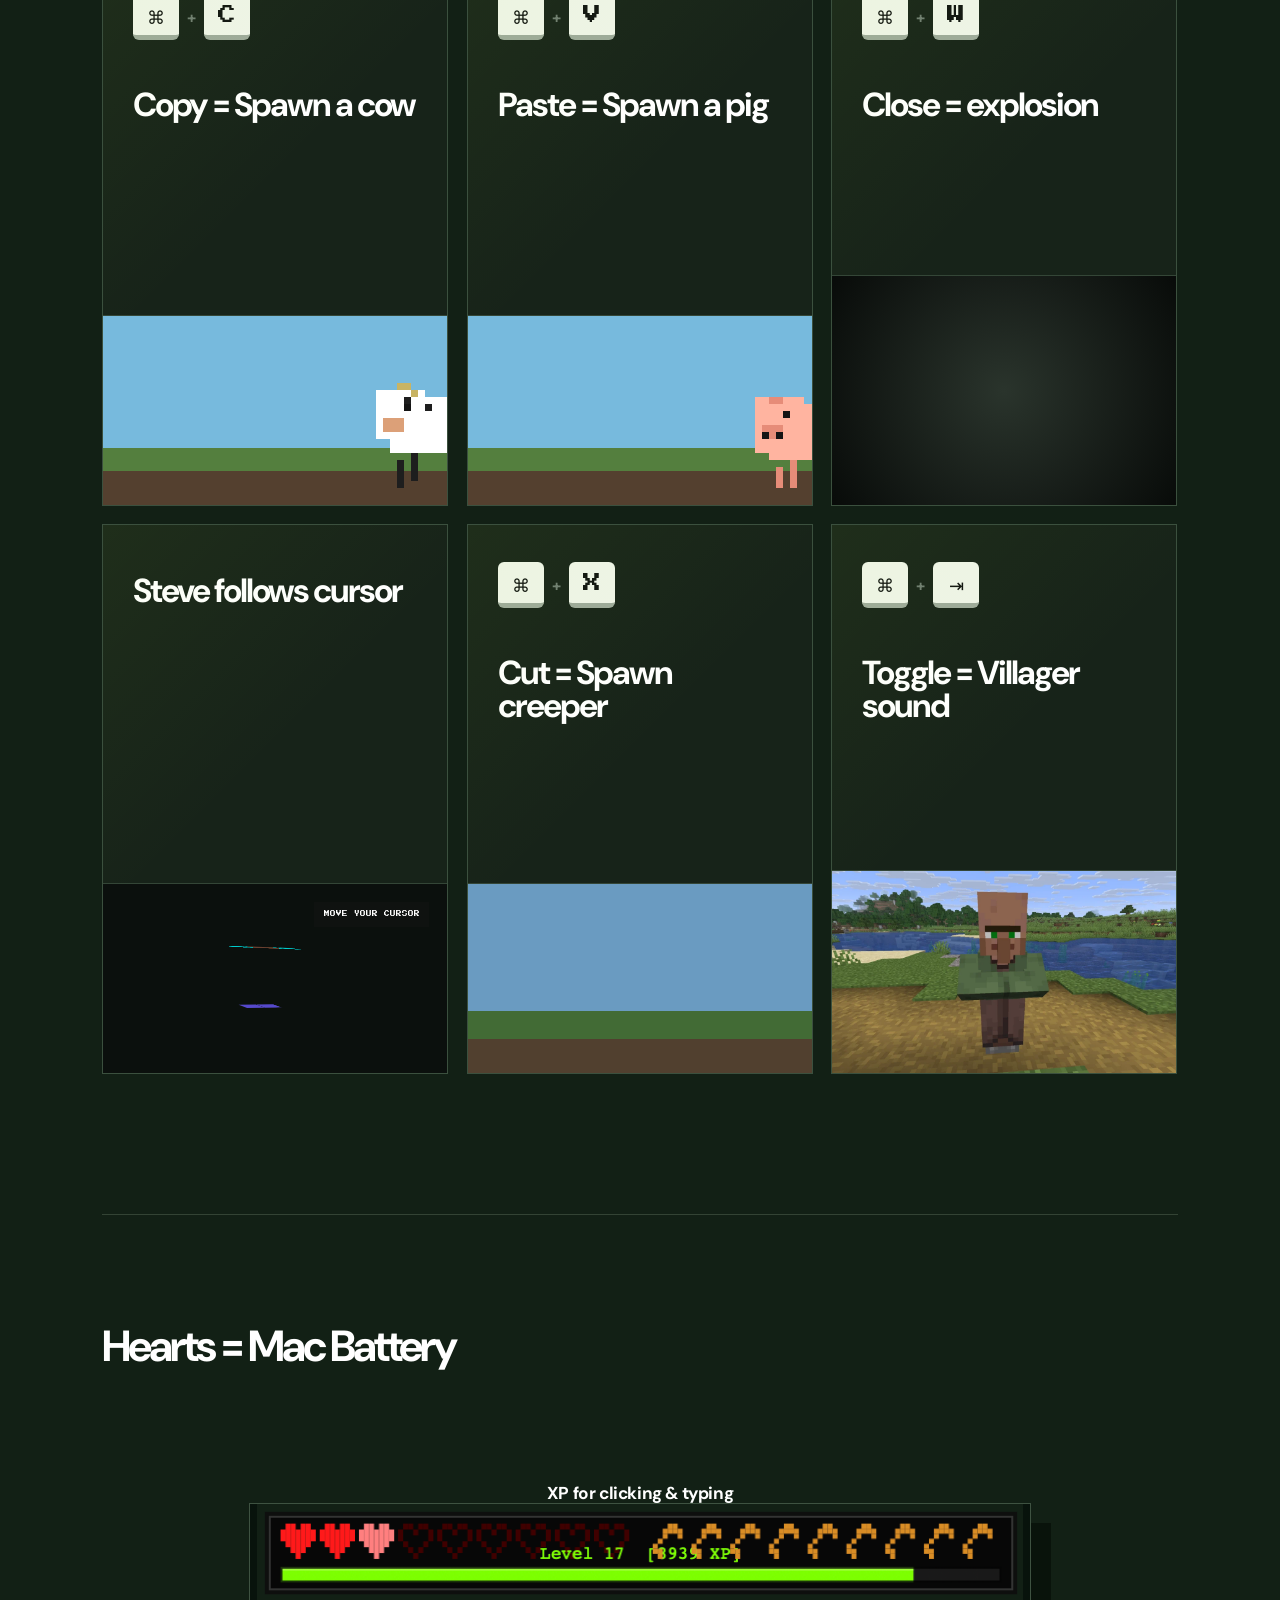
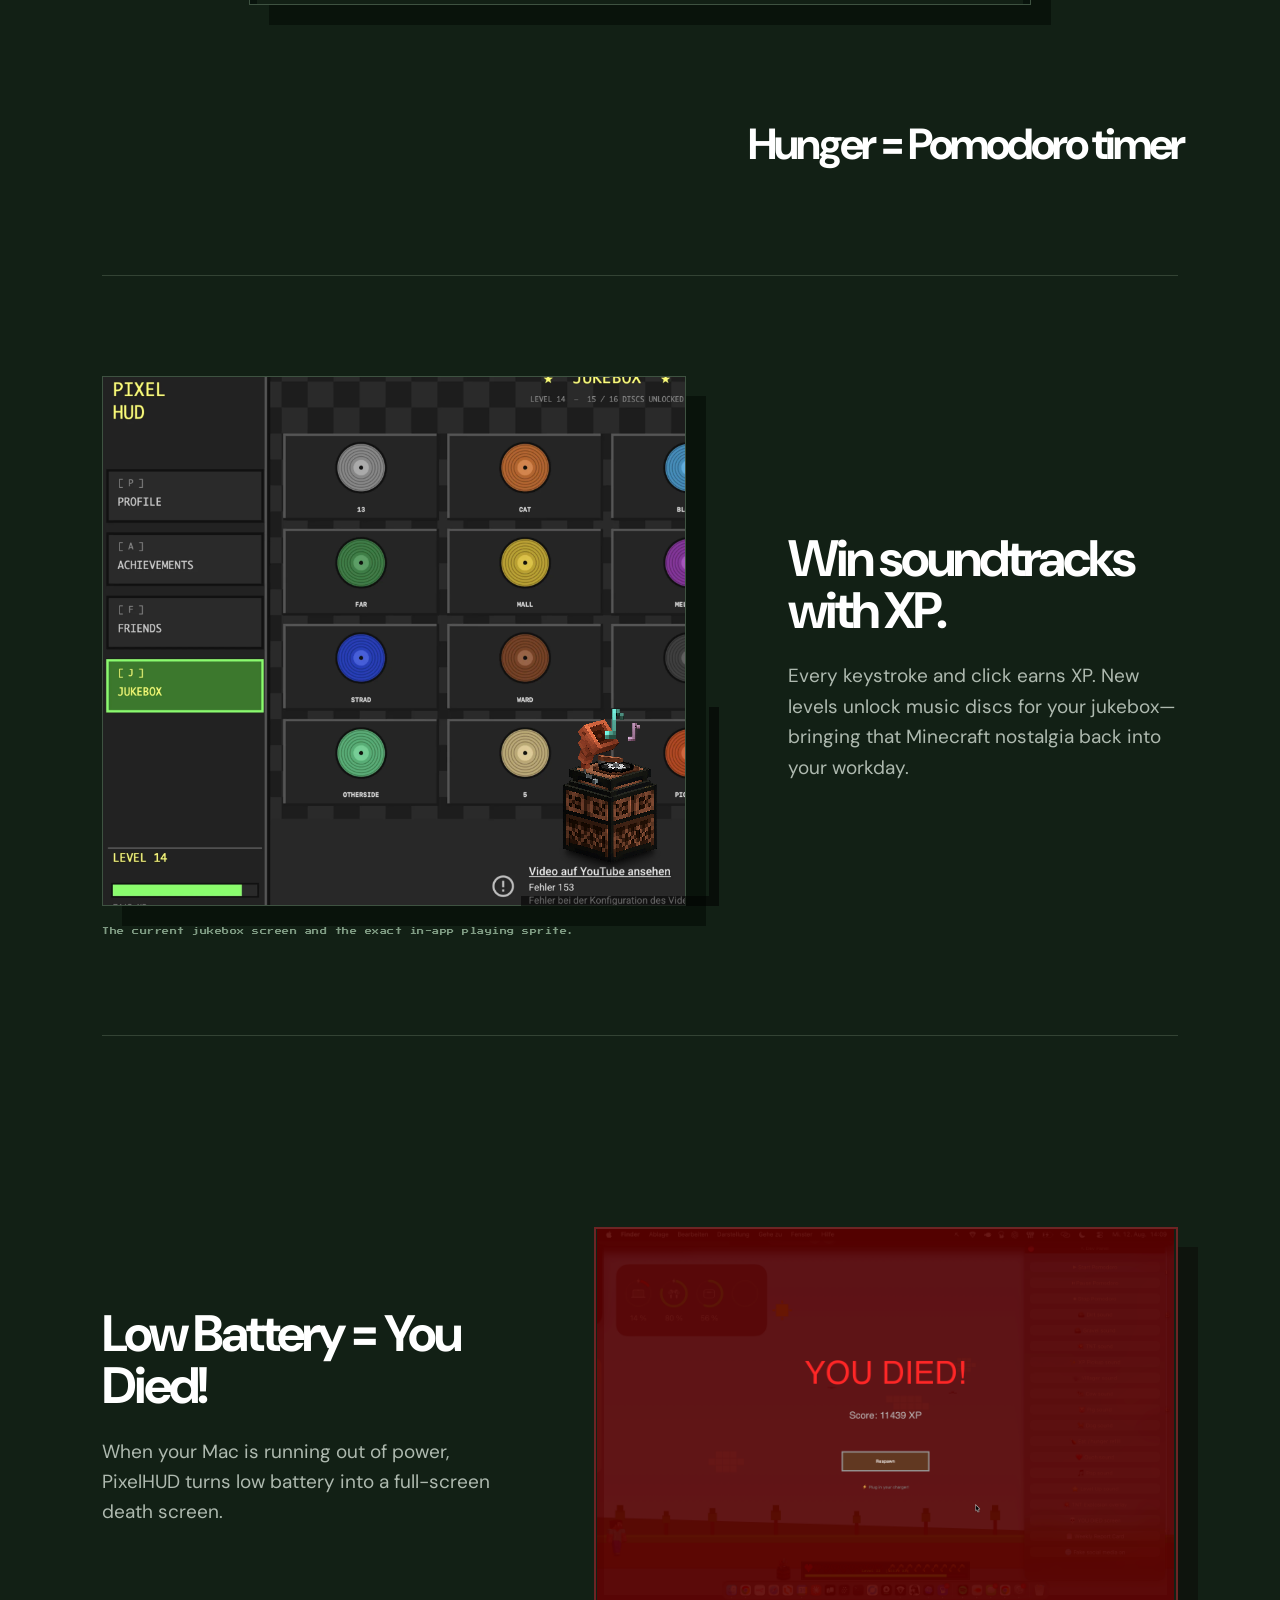
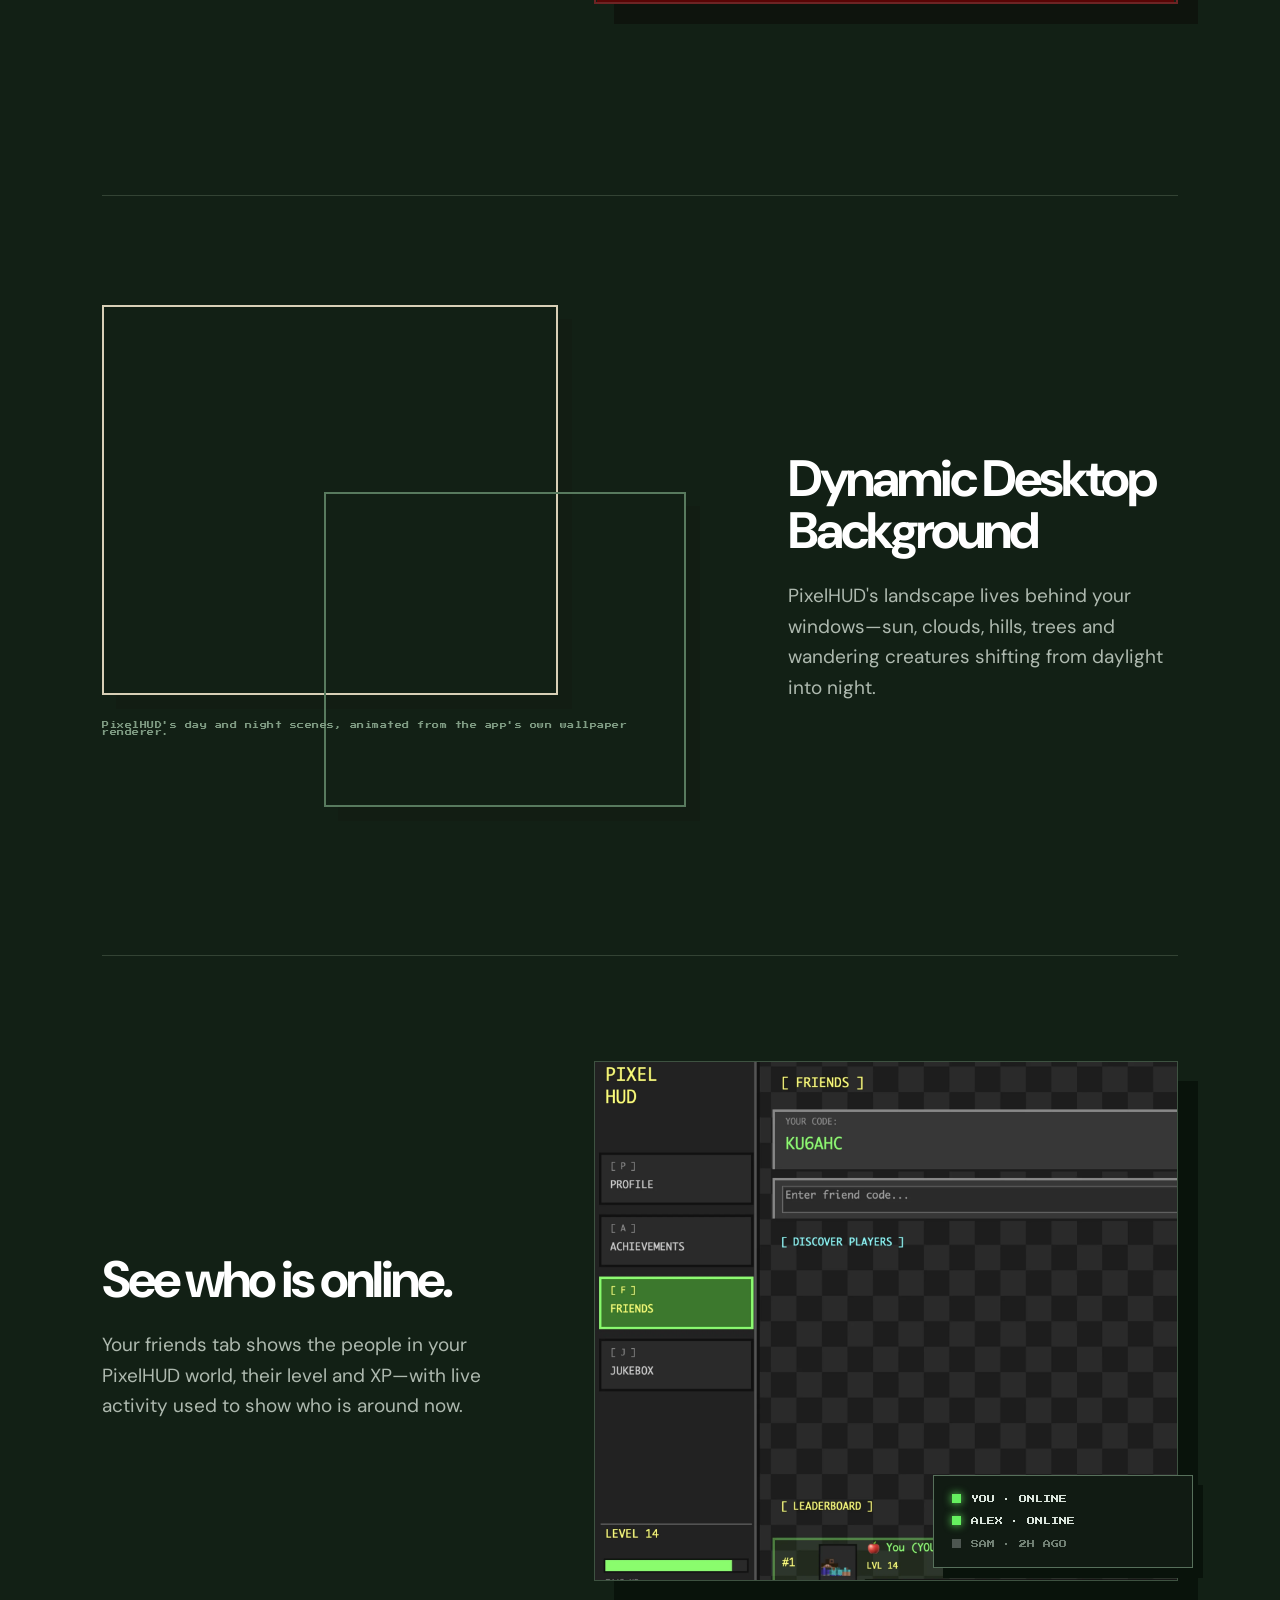
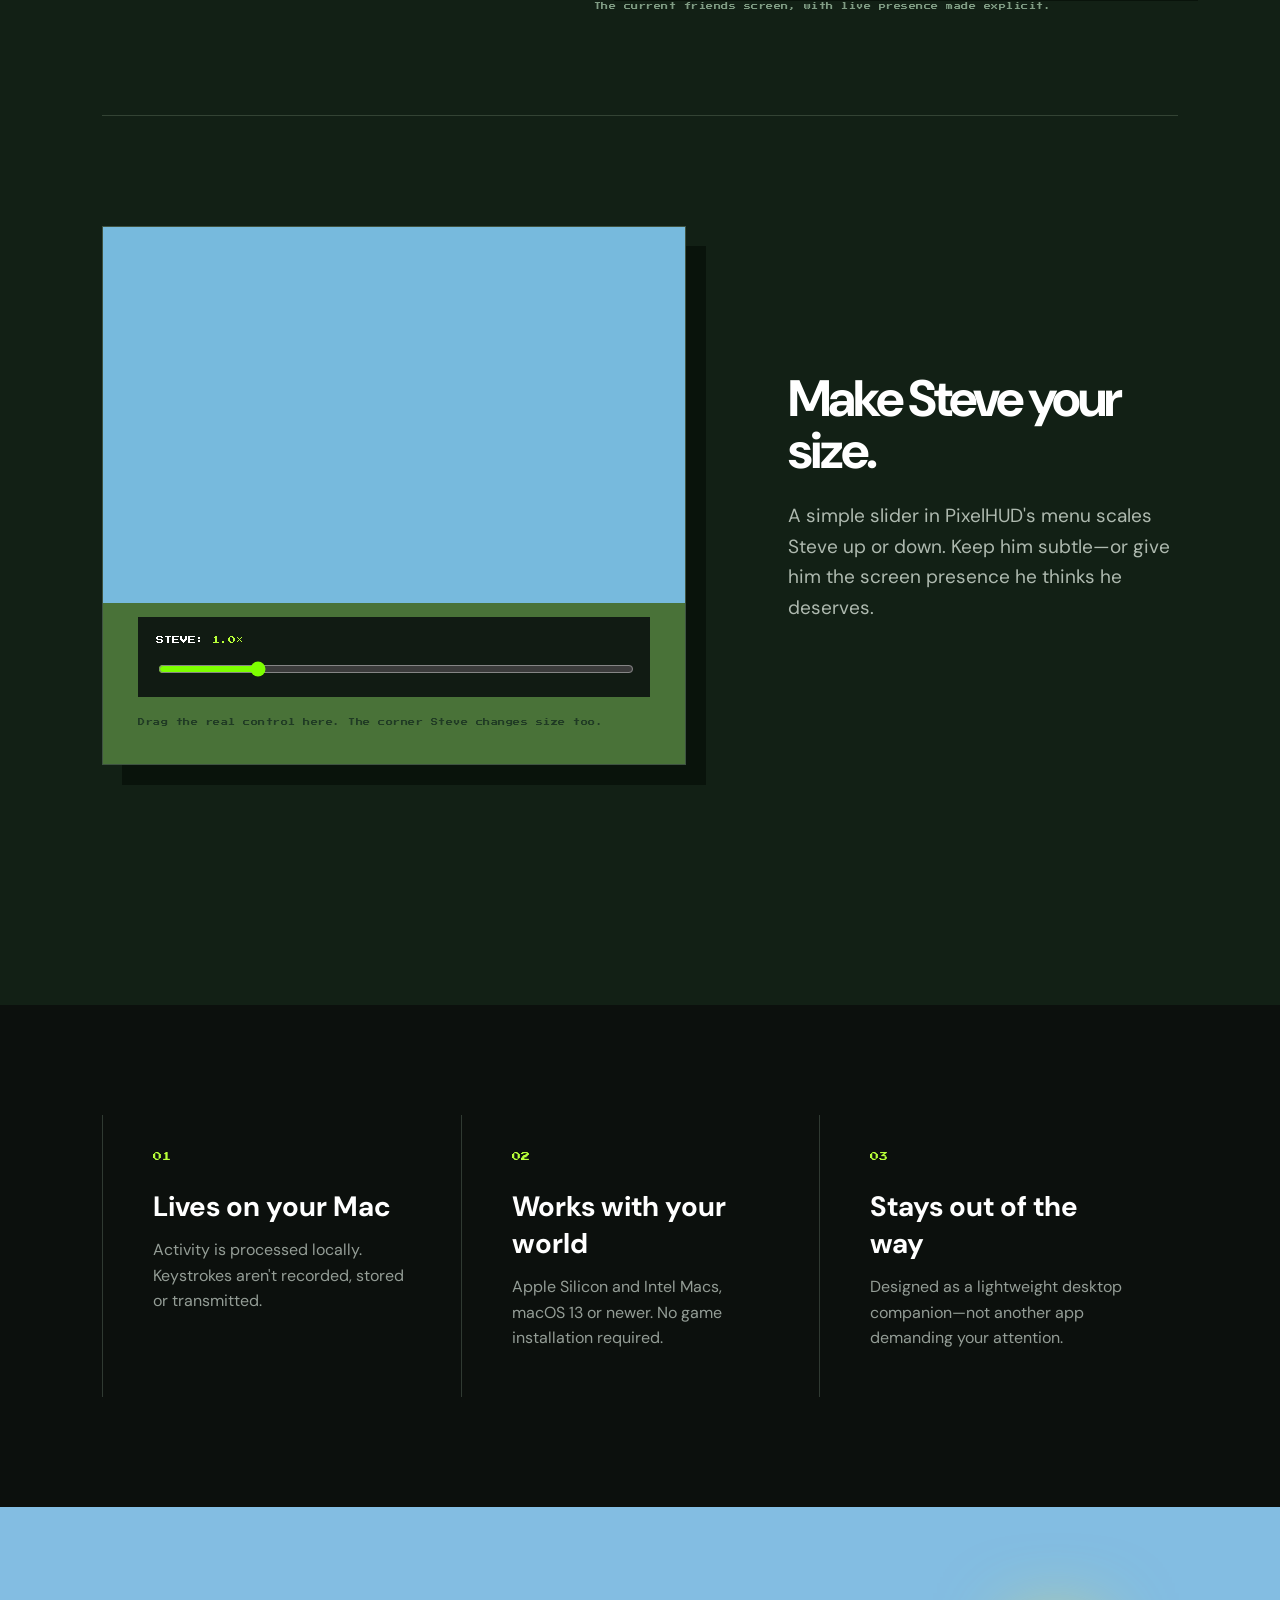
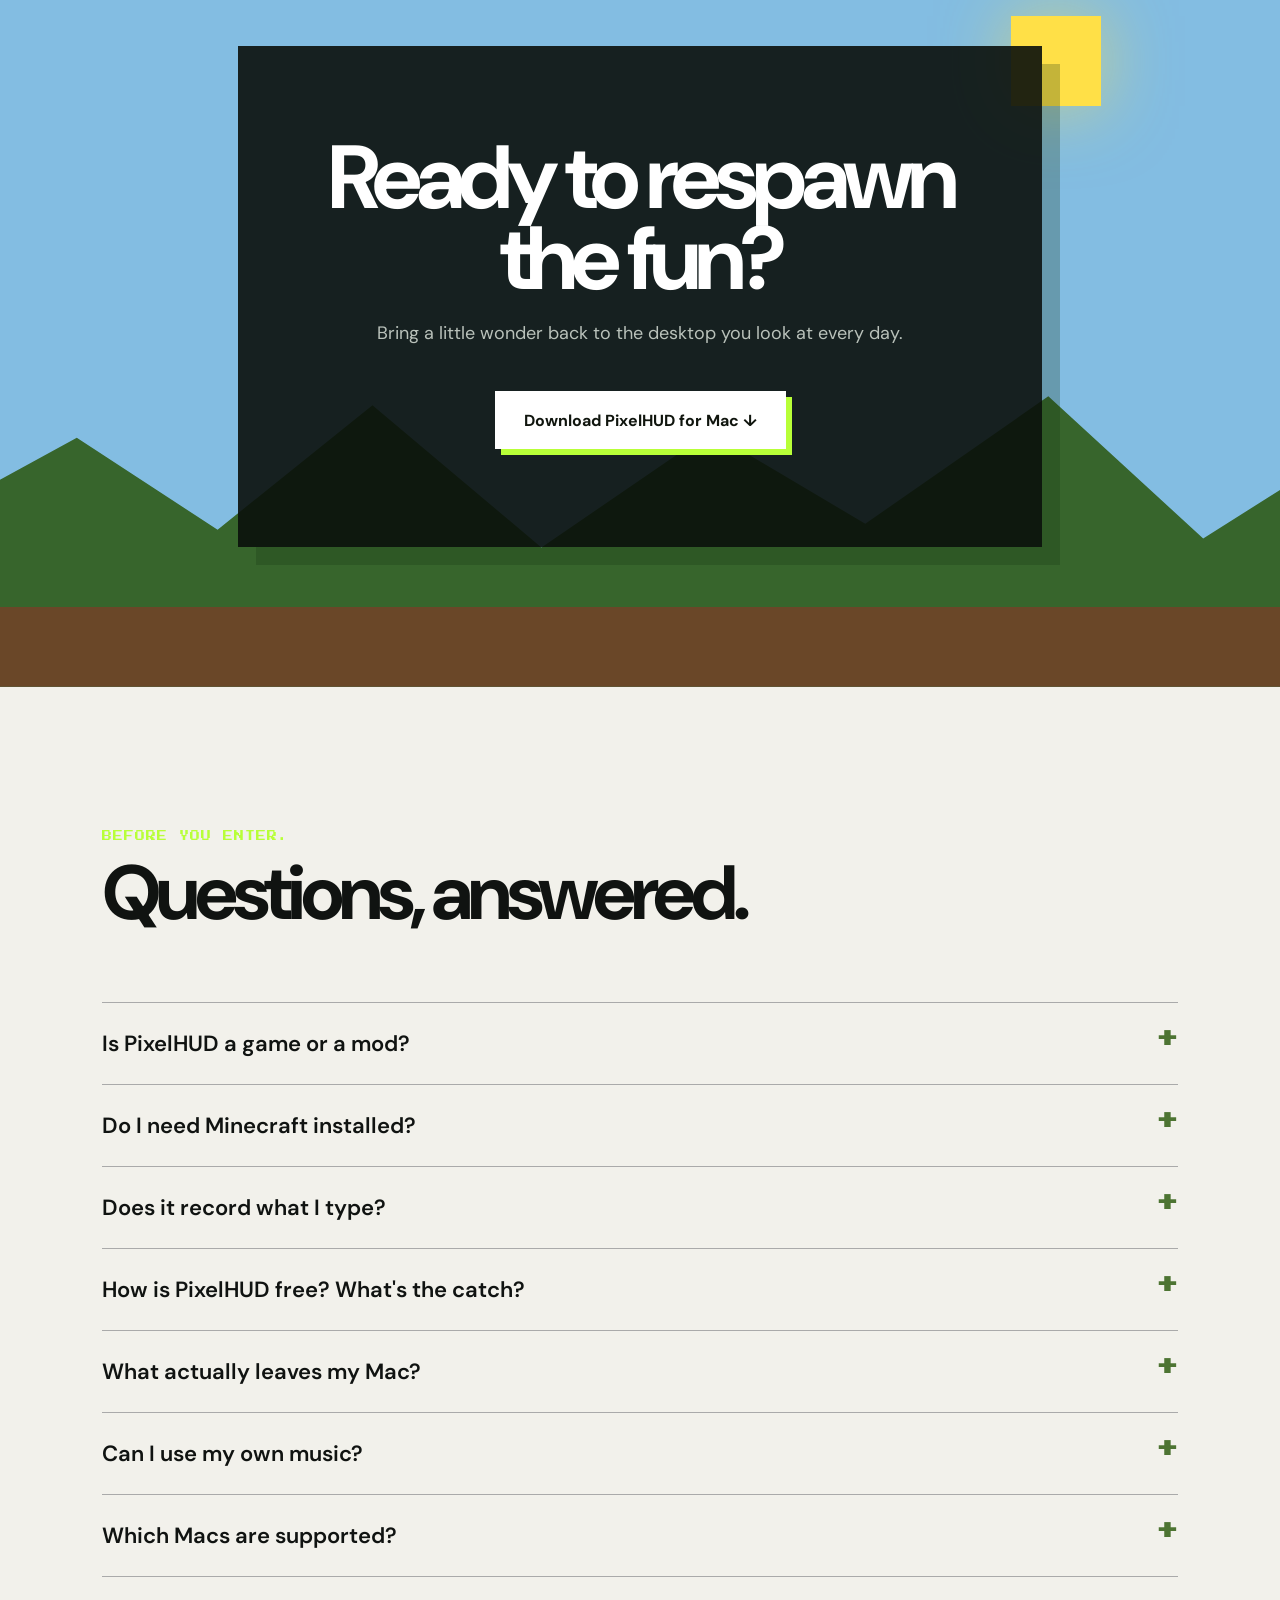
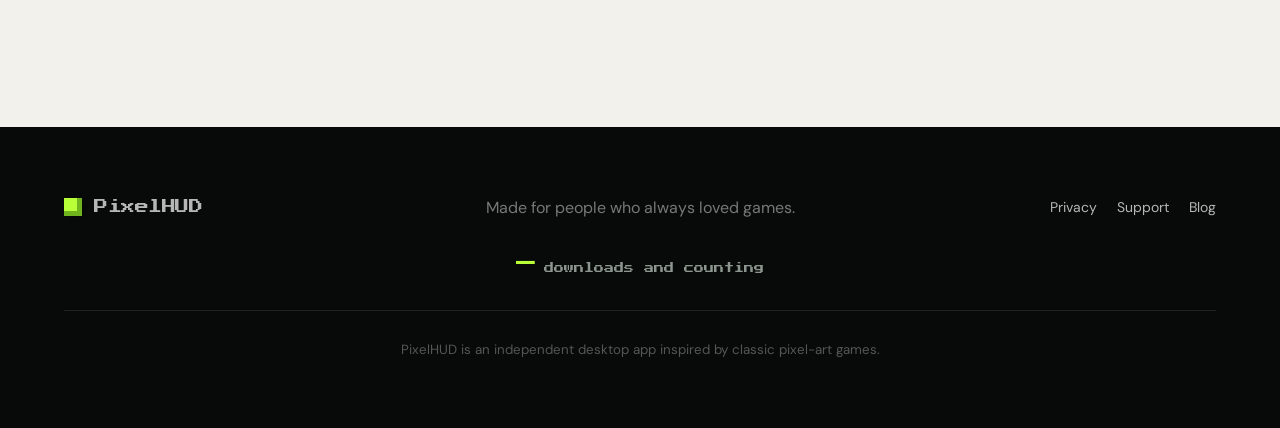
==== commit 58c5609c: "Clarify download count timeframe" ====
--- a/index.html
+++ b/index.html
@@ -56,7 +56,7 @@
           <a class="button" href="PixelHUD.dmg" download>Start your adventure <span>↓</span></a>
           <a class="text-link" href="#features">See it in action <span>↘</span></a>
         </div>
-        <div class="hero-meta"><span><strong id="heroDownloadCount">—</strong> downloads</span><span>Local by design</span></div>
+        <div class="hero-meta"><span><strong id="heroDownloadCount">—</strong> downloads since launch</span><span>Local by design</span></div>
       </div>
 
       <div class="hero-demo reveal" aria-label="A stacked preview of PixelHUD's shortcut features">
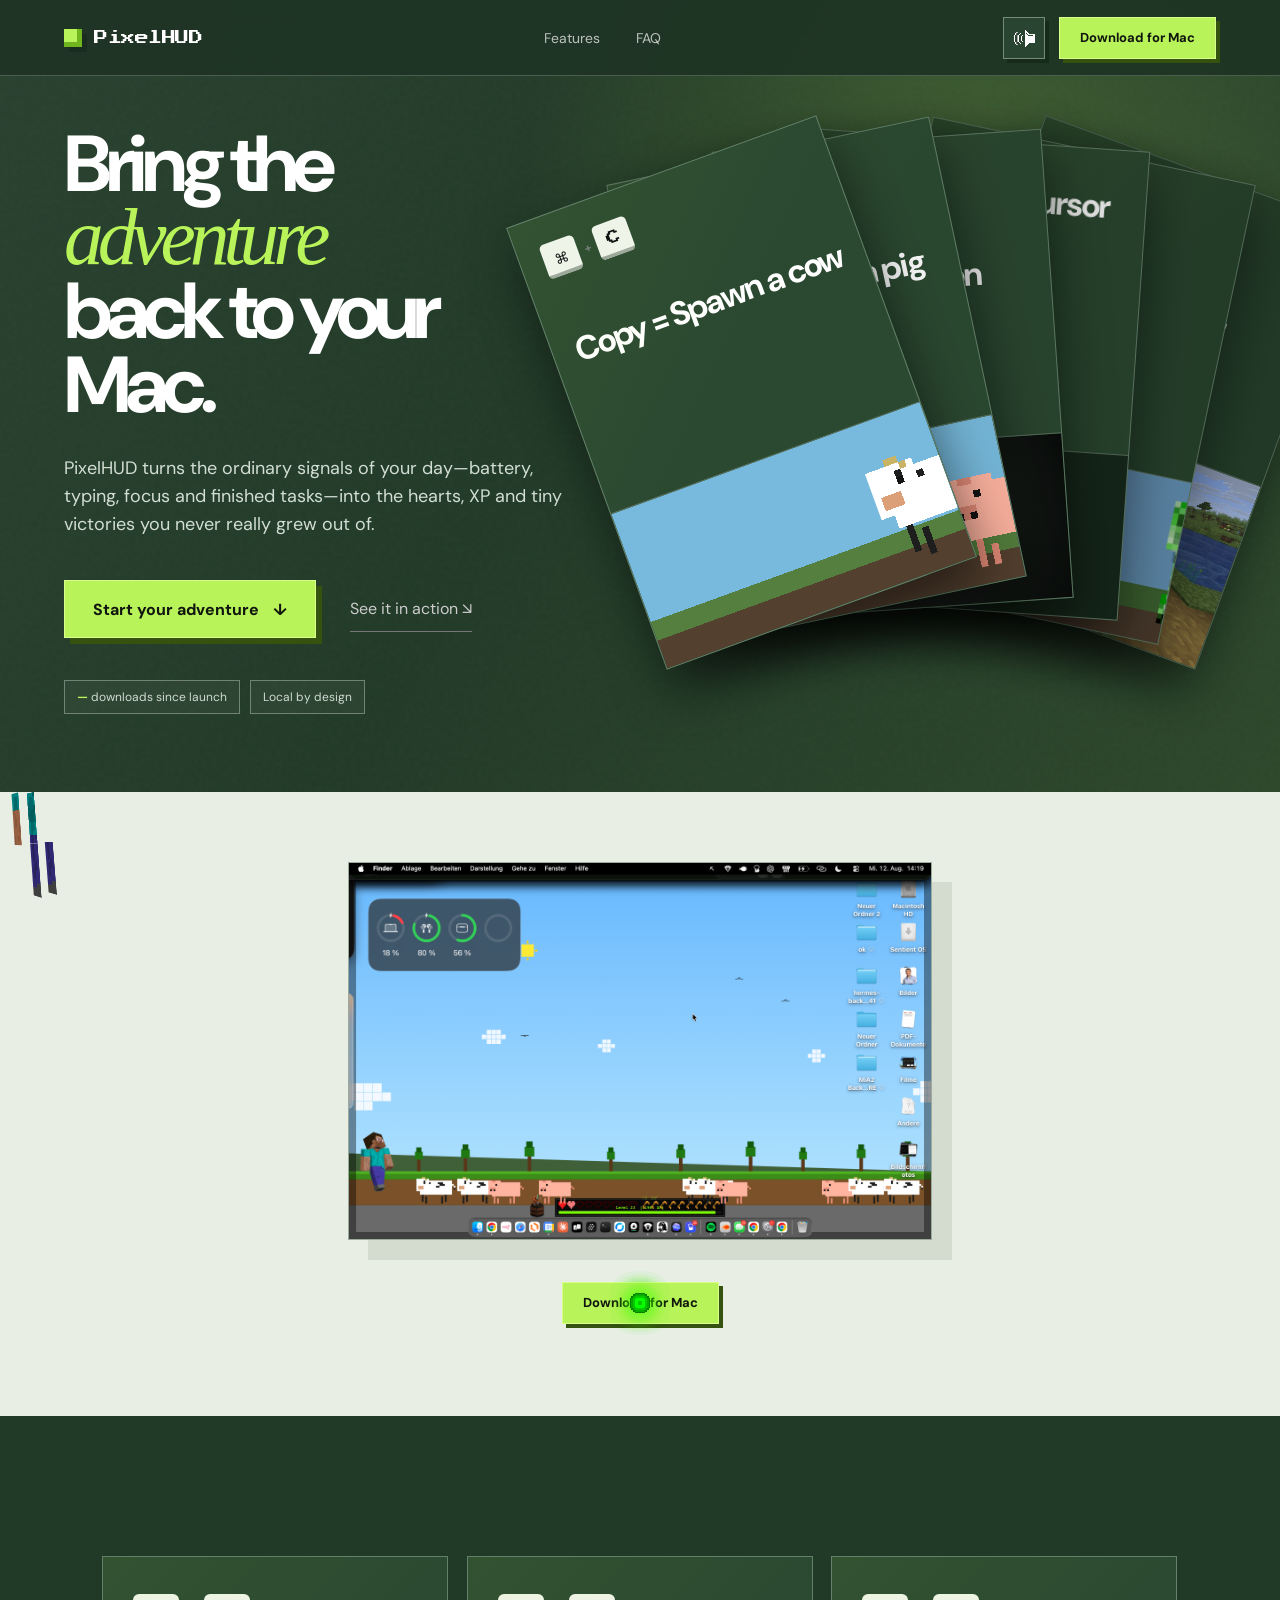
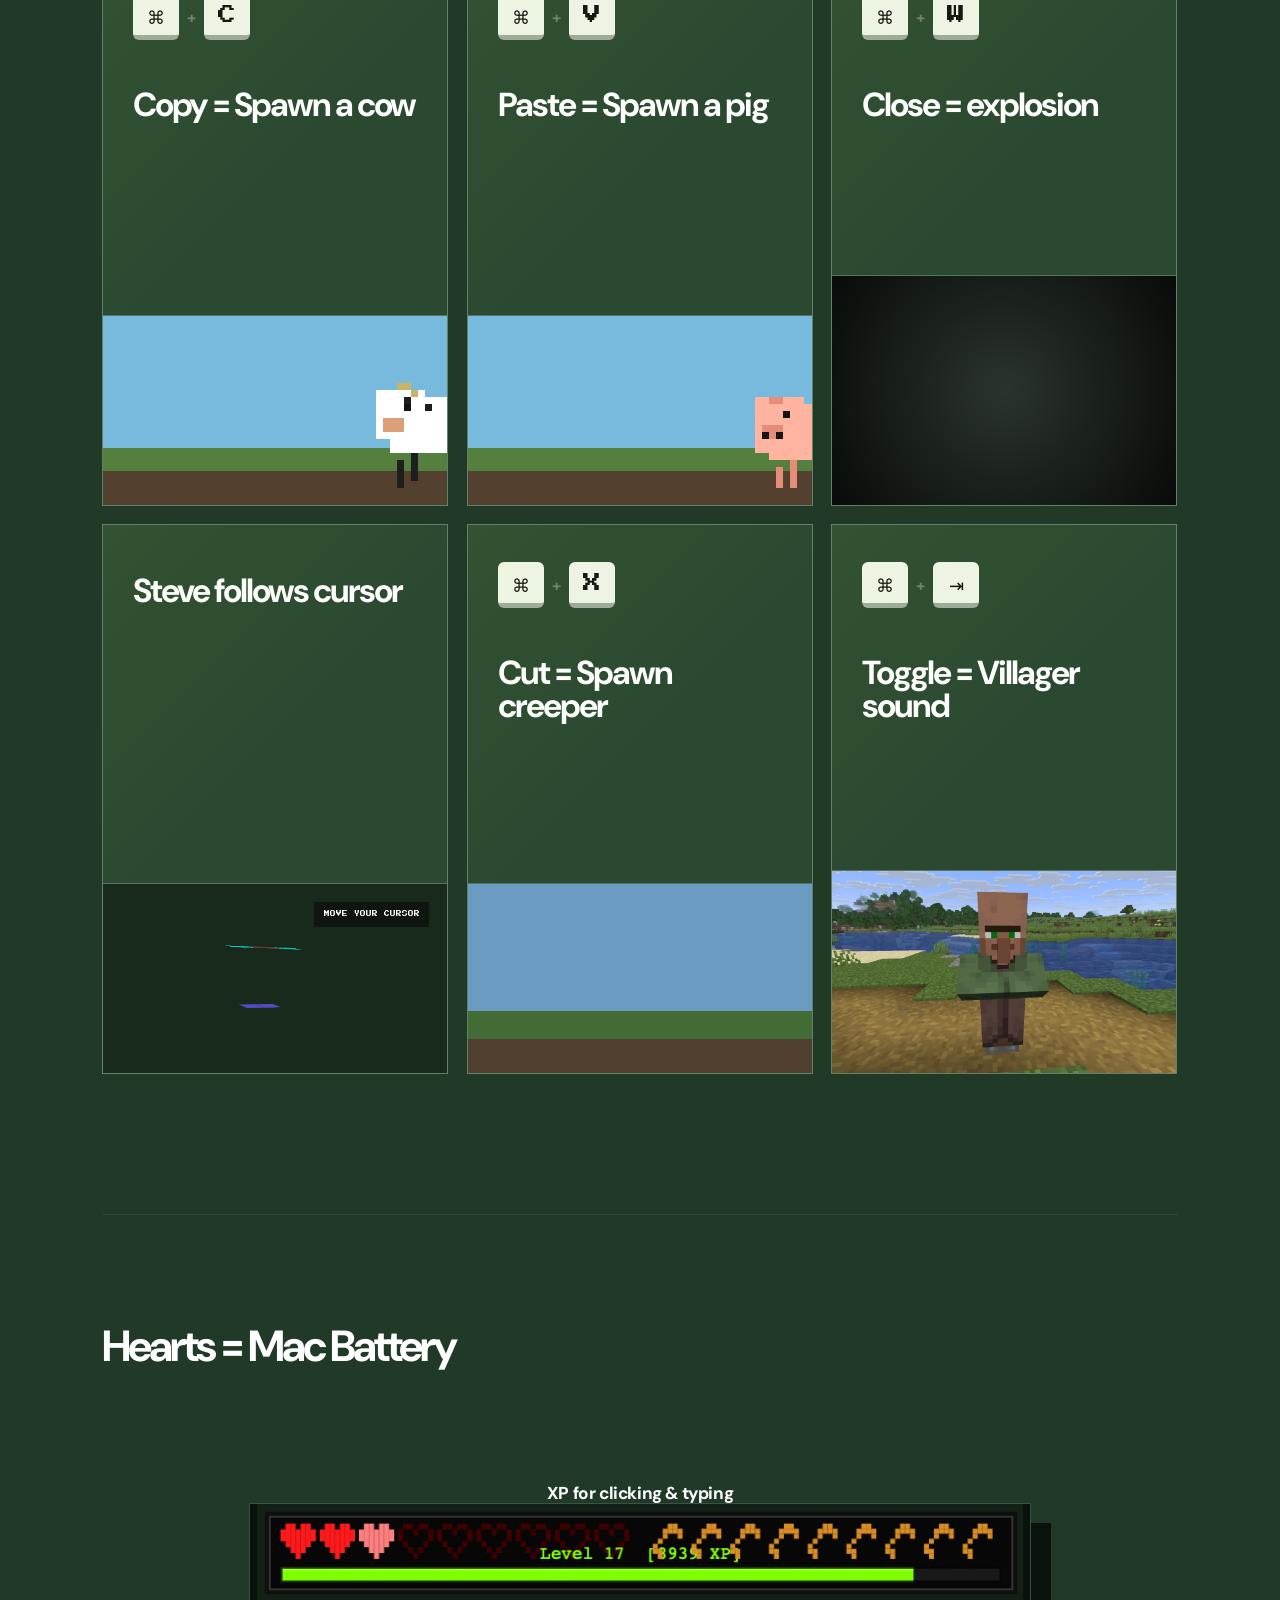
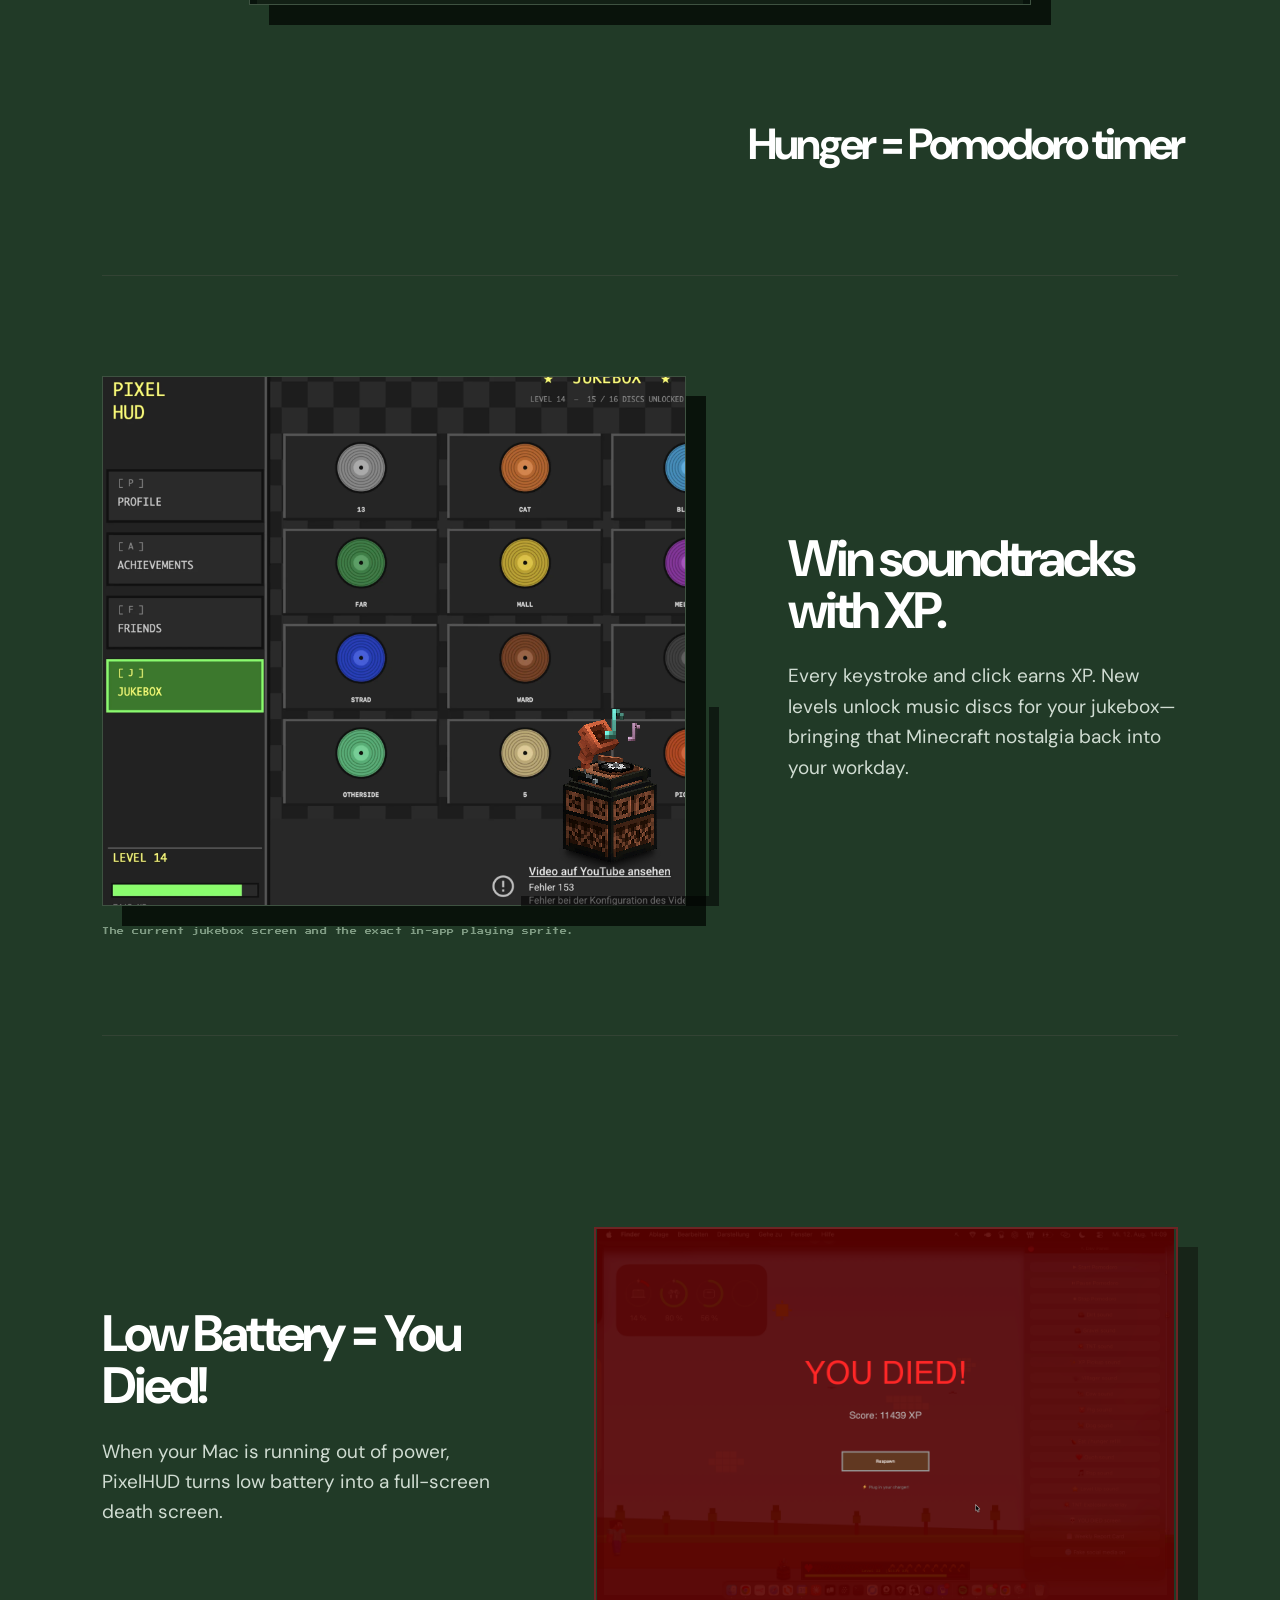
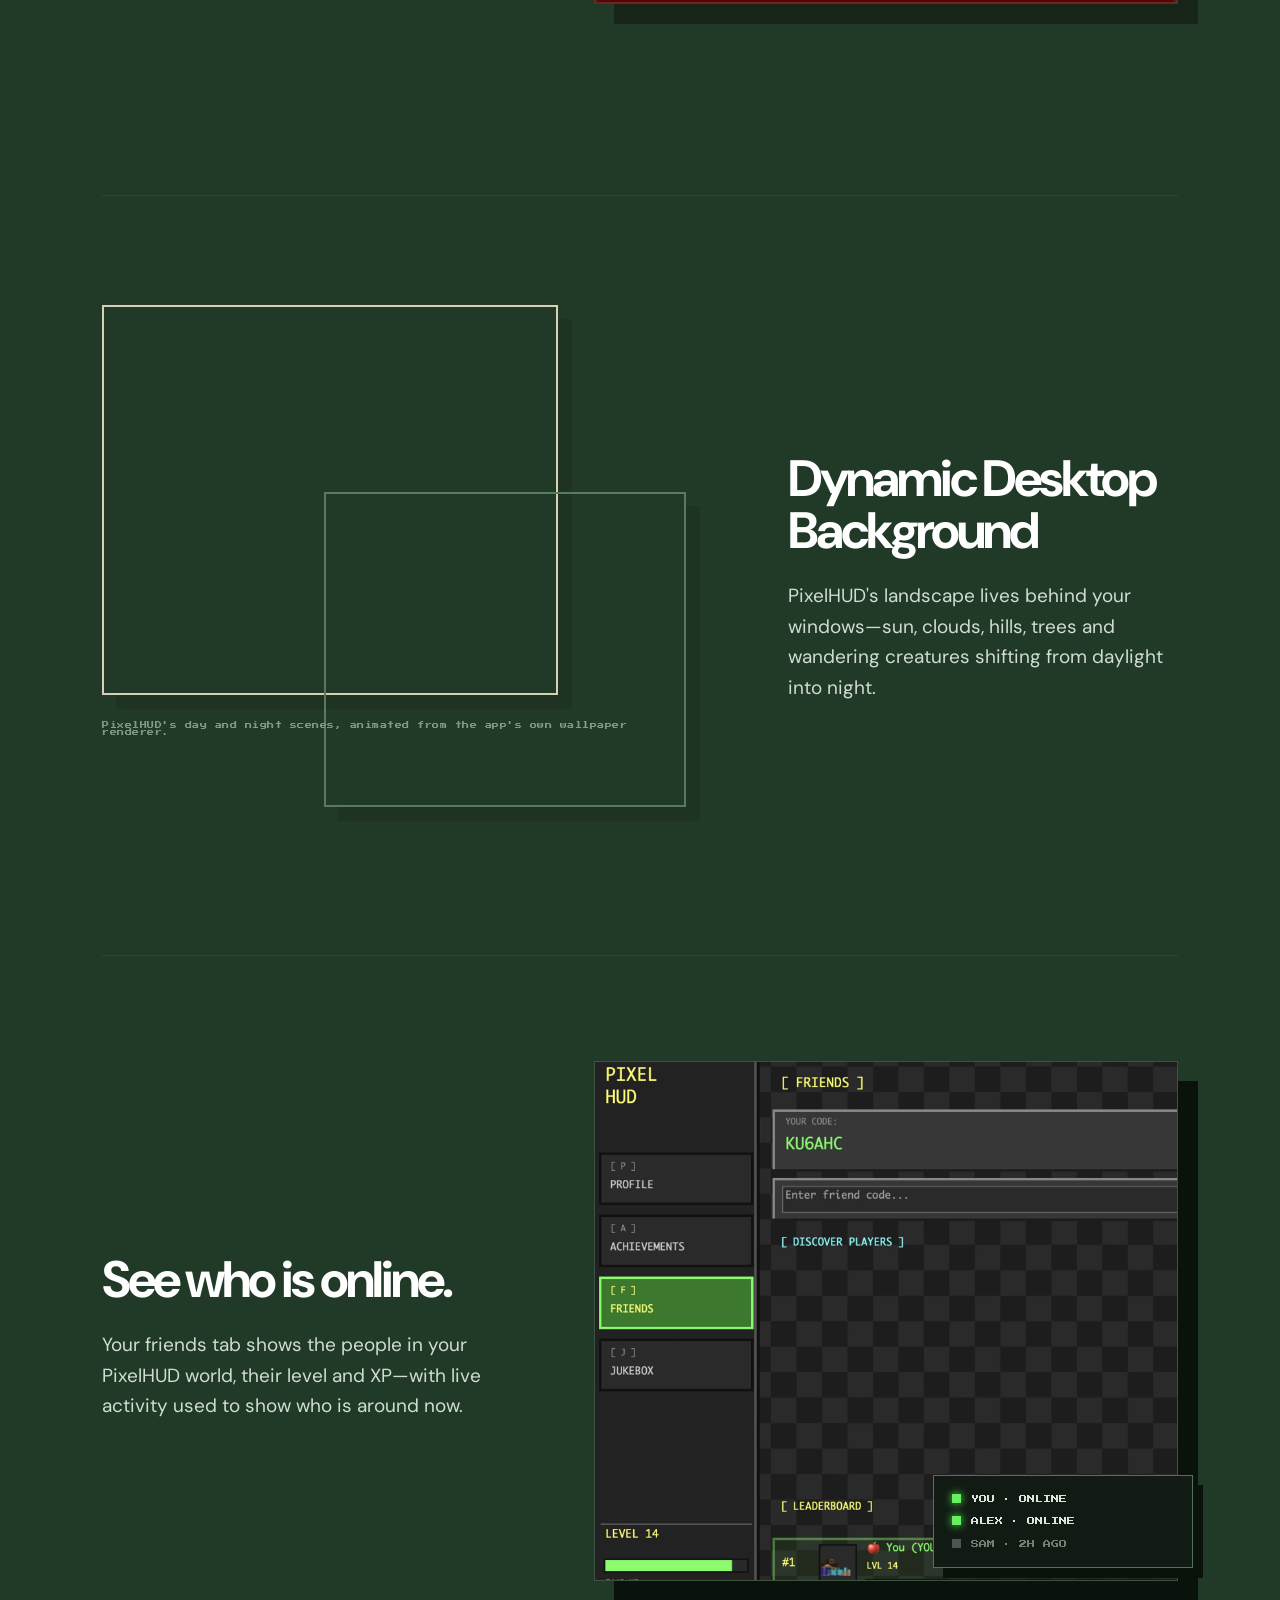
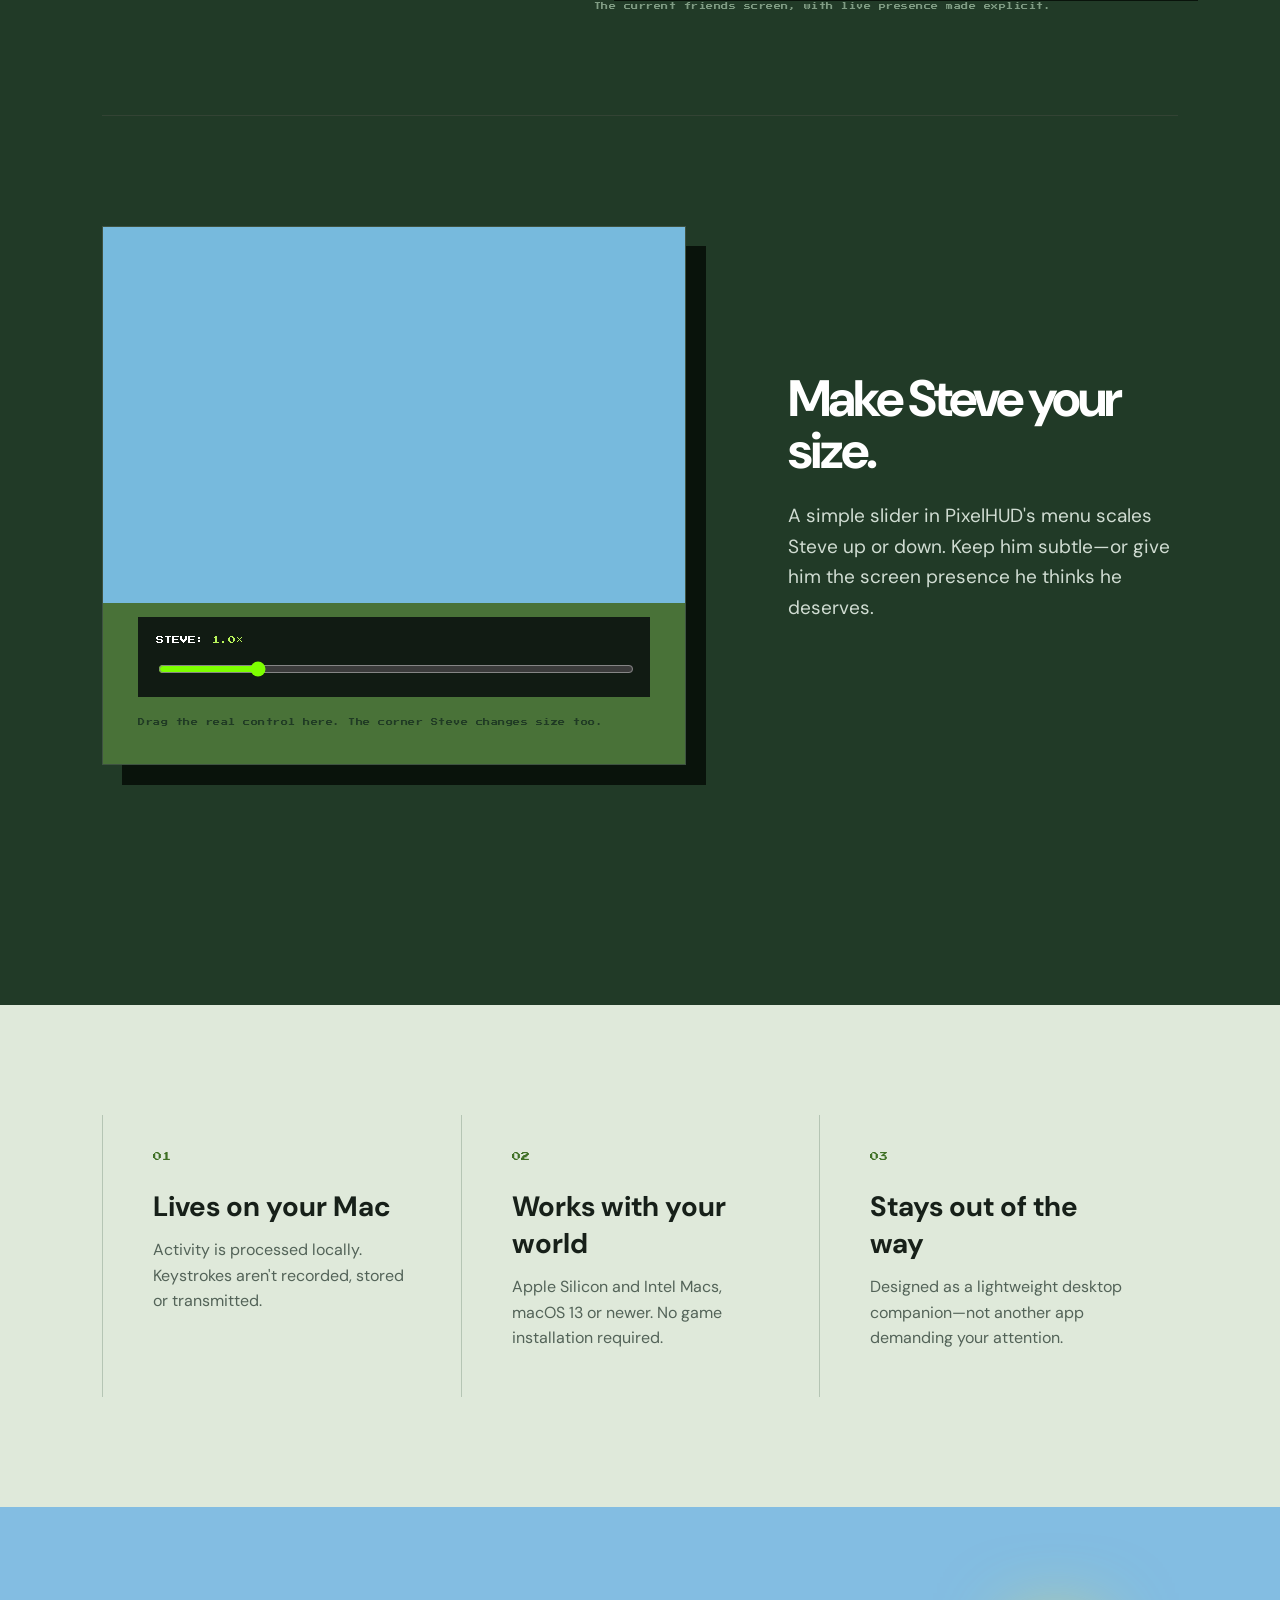
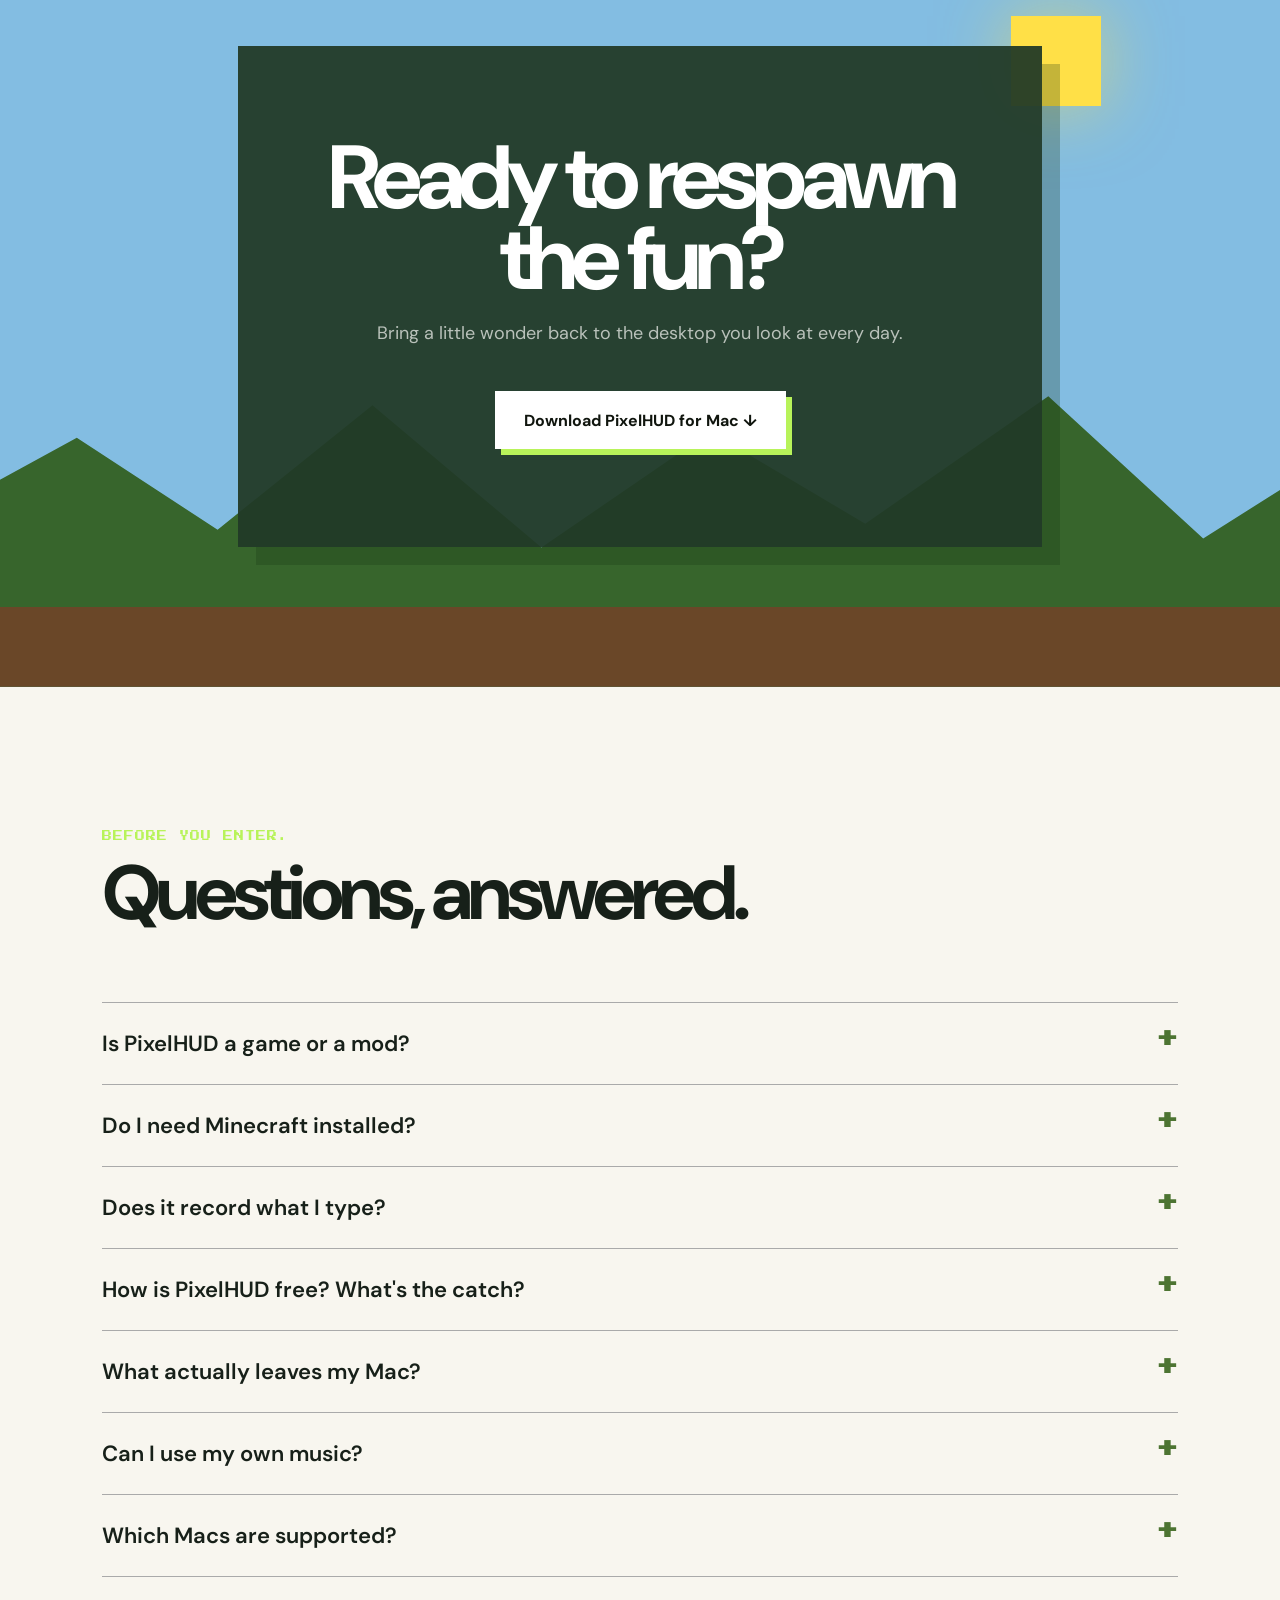
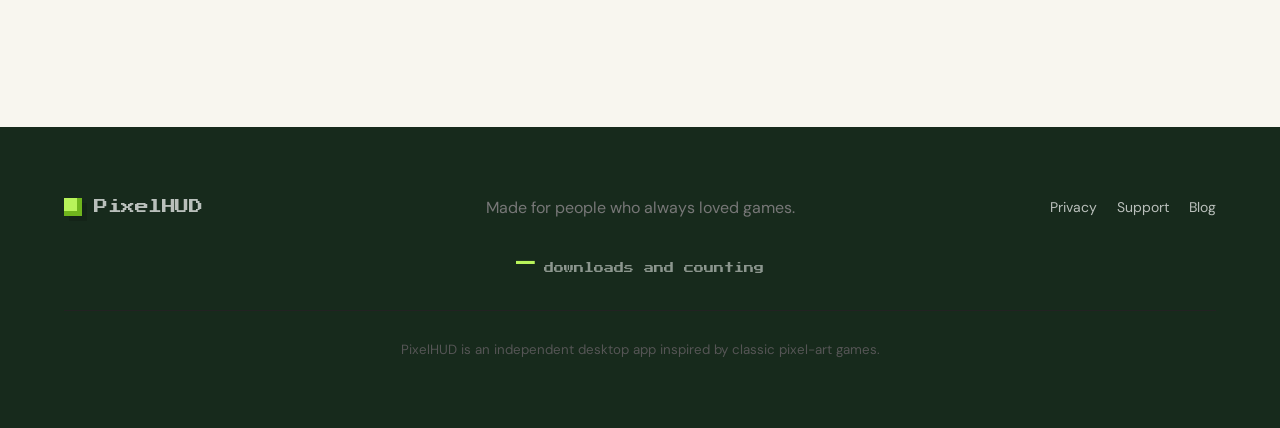
==== commit fce6663e: "Brighten PixelHUD visual theme" ====
--- a/index.html
+++ b/index.html
@@ -3,7 +3,7 @@
 <head>
   <meta charset="utf-8">
   <meta name="viewport" content="width=device-width,initial-scale=1">
-  <meta name="theme-color" content="#0b0d0c">
+  <meta name="theme-color" content="#213a27">
   <meta name="description" content="PixelHUD is a free macOS desktop app that turns battery, typing, clicking and focus sessions into hearts, XP, sounds and playful pixel-art effects.">
   <meta name="robots" content="index,follow,max-image-preview:large,max-snippet:-1,max-video-preview:-1">
   <link rel="canonical" href="https://pixelhud.eliaspfeffer.de/">
--- a/landing.css
+++ b/landing.css
@@ -1,11 +1,11 @@
-:root{--ink:#101311;--paper:#f2f1eb;--green:#b8ff38;--deep:#122015;--yellow:#ffd83d;--red:#f35245;--muted:#777d76;--pixel:'Press Start 2P',monospace;--sans:'DM Sans',system-ui,sans-serif}
+:root{--ink:#172019;--paper:#f8f6ef;--green:#b8f35a;--deep:#213a27;--deep-card:#2b4931;--deep-stage:#172a1c;--yellow:#ffd83d;--red:#f35245;--muted:#667168;--pixel:'Press Start 2P',monospace;--sans:'DM Sans',system-ui,sans-serif}
 *{box-sizing:border-box}
 html{scroll-behavior:smooth}
 body{margin:0;background:var(--paper);color:var(--ink);font-family:var(--sans);overflow-x:hidden}
 body.intro-active{overflow:hidden}
 a{color:inherit}
 img{display:block;max-width:100%}
-.site-header{position:fixed;top:0;left:0;right:0;z-index:80;height:76px;padding:0 clamp(24px,5vw,80px);display:flex;align-items:center;justify-content:space-between;background:rgba(12,15,13,.78);color:#fff;border-bottom:1px solid rgba(255,255,255,.12);backdrop-filter:blur(18px)}
+.site-header{position:fixed;top:0;left:0;right:0;z-index:80;height:76px;padding:0 clamp(24px,5vw,80px);display:flex;align-items:center;justify-content:space-between;background:rgba(30,52,36,.9);color:#fff;border-bottom:1px solid rgba(255,255,255,.2);backdrop-filter:blur(18px)}
 .brand{display:inline-flex;align-items:center;gap:12px;text-decoration:none;font-family:var(--pixel);font-size:14px;letter-spacing:-.5px}
 .brand-cube{width:18px;height:18px;background:var(--green);box-shadow:inset -5px -5px 0 #70b51d,5px 5px 0 rgba(0,0,0,.15)}
 nav{display:flex;gap:36px}
@@ -15,7 +15,7 @@
 .button:hover{transform:translate(-2px,-2px);box-shadow:9px 9px 0 #35520e}
 .button-small{min-height:42px;padding:0 20px;font-size:13px;box-shadow:4px 4px 0 #35520e}
 .header-actions{display:flex;align-items:center;gap:14px;position:relative;overflow:visible}
-.sound-toggle{position:relative;z-index:120;width:42px;height:42px;display:grid;place-items:center;border:1px solid #3e4a40;background:#111612;color:#fff;font-size:19px;cursor:pointer;box-shadow:4px 4px 0 rgba(0,0,0,.35)}
+.sound-toggle{position:relative;z-index:120;width:42px;height:42px;display:grid;place-items:center;border:1px solid #738b78;background:#294531;color:#fff;font-size:19px;cursor:pointer;box-shadow:4px 4px 0 rgba(8,25,13,.38)}
 .sound-toggle:hover{border-color:var(--green)}
 .sound-toggle[aria-pressed="true"]{color:#777;background:#090b0a}
 .pixel-speaker{position:relative;display:block;width:28px;height:25px;image-rendering:pixelated}
@@ -46,30 +46,30 @@
 70%{opacity:1;transform:scale(100)}
 100%{opacity:0;transform:scale(130)}
 }
-.hero{position:relative;min-height:88vh;background:#0b0e0c;color:#fff;display:grid;grid-template-columns:minmax(0,1fr) minmax(520px,1.1fr);gap:5vw;align-items:center;padding:96px clamp(24px,5vw,80px) 70px;overflow:hidden}
-.hero:before{content:"";position:absolute;inset:0;background:radial-gradient(circle at 75% 25%,rgba(85,135,44,.18),transparent 35%),linear-gradient(120deg,transparent 45%,rgba(184,255,56,.04))}
+.hero{position:relative;min-height:88vh;background:#213a27;color:#fff;display:grid;grid-template-columns:minmax(0,1fr) minmax(520px,1.1fr);gap:5vw;align-items:center;padding:96px clamp(24px,5vw,80px) 70px;overflow:hidden}
+.hero:before{content:"";position:absolute;inset:0;background:radial-gradient(circle at 75% 22%,rgba(184,243,90,.18),transparent 38%),linear-gradient(120deg,rgba(255,255,255,.035),transparent 45%,rgba(184,243,90,.07))}
 .hero-noise{position:absolute;inset:0;opacity:.12;background-image:url("data:image/svg+xml,%3Csvg viewBox='0 0 180 180' xmlns='http://www.w3.org/2000/svg'%3E%3Cfilter id='n'%3E%3CfeTurbulence type='fractalNoise' baseFrequency='.9' numOctaves='4' stitchTiles='stitch'/%3E%3C/filter%3E%3Crect width='100%25' height='100%25' filter='url(%23n)' opacity='.25'/%3E%3C/svg%3E")}
 .hero-copy,.hero-demo{position:relative;z-index:2}
 .eyebrow,.section-kicker,.feature-number{font-family:var(--pixel);font-size:10px;line-height:1.8;letter-spacing:1px;text-transform:uppercase;color:var(--green)}
 h1,h2,h3,p{margin-top:0}
 h1{font-size:clamp(56px,6.2vw,104px);line-height:.93;letter-spacing:-6px;margin:24px 0 32px;max-width:850px}
 h1 em,h2 em{font-family:Georgia,serif;font-weight:400;color:var(--green)}
-.hero-lede{max-width:650px;font-size:clamp(18px,1.35vw,23px);line-height:1.55;color:#afb5b0}
+.hero-lede{max-width:650px;font-size:clamp(18px,1.35vw,23px);line-height:1.55;color:#d2ddd4}
 .hero-actions{display:flex;align-items:center;gap:34px;margin:42px 0}
 .xp-download{position:relative;display:inline-flex}
 .xp-download>.button{position:relative;z-index:2}
 .header-download{z-index:100;overflow:visible}
 .xp-orbits{position:absolute;left:50%;top:50%;width:1px;height:1px;z-index:auto;pointer-events:none;overflow:visible}
 .xp-orbits img{position:absolute;left:-14px;top:-14px;width:28px;height:28px;min-width:28px;max-width:none;z-index:var(--depth);opacity:1;object-fit:contain;image-rendering:pixelated;filter:drop-shadow(0 0 10px rgba(62,255,0,.95));animation:xpWander var(--duration) cubic-bezier(.37,.03,.63,.98) infinite;animation-delay:var(--delay)}
-.real-app-shot{padding:70px clamp(24px,5vw,80px);background:#090d0a}
-.real-app-shot img{display:block;width:min(45.6vw,704px);height:auto;margin:auto;border:1px solid #3c4d3f;box-shadow:20px 20px 0 rgba(184,255,56,.07)}
+.real-app-shot{padding:70px clamp(24px,5vw,80px);background:#e9eee4}
+.real-app-shot img{display:block;width:min(45.6vw,704px);height:auto;margin:auto;border:1px solid #9aaa9c;box-shadow:20px 20px 0 rgba(56,92,61,.12)}
 .real-app-download{display:flex;justify-content:center;margin-top:42px;padding-bottom:22px;position:relative;z-index:3}
 .showcase-download{position:relative;display:inline-flex;overflow:visible}
 .showcase-download .button{min-height:42px;padding:0 20px;font-size:13px;box-shadow:4px 4px 0 #35520e}
 .real-app-shot .showcase-download .xp-orbits img{display:block;width:28px;height:28px;min-width:28px;max-width:none;margin:0;border:0;box-shadow:none}
 .text-link{text-decoration:none;border-bottom:1px solid #777;padding:12px 0;color:#ccc}
 .hero-meta{display:flex;gap:10px;flex-wrap:wrap}
-.hero-meta span{border:1px solid #343b35;padding:8px 12px;font-size:12px;color:#879087}
+.hero-meta span{border:1px solid #718375;padding:8px 12px;font-size:12px;color:#d0dbd2;background:rgba(255,255,255,.04)}
 .hero-meta strong{color:var(--green);font-weight:700}
 .mac-window{border:1px solid #465047;background:#171c18;box-shadow:0 35px 100px rgba(0,0,0,.55),16px 16px 0 rgba(184,255,56,.1);transform:perspective(1200px) rotateY(-4deg) rotateX(2deg)}
 .window-bar{height:38px;border-bottom:1px solid #343c35;display:flex;align-items:center;padding:0 14px;gap:7px;font-size:10px;color:#727a73}
@@ -135,9 +135,9 @@
 .hud-meaning-visual img{width:min(100%,780px);height:auto;aspect-ratio:auto;object-fit:contain;background:#08130c;border:1px solid #3e5241;box-shadow:16px 16px 0 #09130b}
 .feature-number{color:#87a376}
 .feature-copy h3{font-size:clamp(38px,4vw,68px);line-height:1.02;letter-spacing:-3px;margin:24px 0}
-.feature-copy>p{font-size:19px;line-height:1.6;color:#aeb9af}
+.feature-copy>p{font-size:19px;line-height:1.6;color:#d0dcd2}
 .feature-copy ul{list-style:none;margin:28px 0 0;padding:0}
-.feature-copy li{border-top:1px solid #394b3b;padding:13px 0;color:#d2d9d3;font-size:14px}
+.feature-copy li{border-top:1px solid #58705d;padding:13px 0;color:#e2e9e3;font-size:14px}
 .feature-copy li:before{content:"+";color:var(--green);margin-right:12px}
 .feature-visual{margin:0;position:relative}
 .feature-visual img{width:100%;border:1px solid #3e5241;box-shadow:20px 20px 0 #09130b;object-fit:cover;aspect-ratio:16/10}
@@ -150,16 +150,16 @@
 .moments-copy p:not(.section-kicker){font-size:20px;line-height:1.6;max-width:530px}
 .moments-gallery{display:grid;gap:40px}
 .moments-gallery img{width:100%;border:1px solid #b7ad99;box-shadow:18px 18px 0 #c9bea9}
-.trust{display:grid;grid-template-columns:repeat(3,1fr);gap:0;background:#0c100d;color:#fff;padding-top:110px;padding-bottom:110px}
-.trust>div{padding:30px 50px;border-left:1px solid #303a32}
-.trust span{font-family:var(--pixel);font-size:9px;color:var(--green)}
+.trust{display:grid;grid-template-columns:repeat(3,1fr);gap:0;background:#dfe9da;color:var(--ink);padding-top:110px;padding-bottom:110px}
+.trust>div{padding:30px 50px;border-left:1px solid #b5c5b4}
+.trust span{font-family:var(--pixel);font-size:9px;color:#3f7025}
 .trust h3{font-size:28px;margin:22px 0 12px}
-.trust p{color:#949d96;line-height:1.6}
+.trust p{color:#536358;line-height:1.6}
 .cta-section{position:relative;min-height:780px;background:#83bde2;overflow:hidden;display:flex;align-items:center;justify-content:center;text-align:center}
 .cta-sky{position:absolute;inset:0}
 .cta-sun{position:absolute;width:90px;height:90px;background:#ffe047;right:14%;top:14%;box-shadow:0 0 70px rgba(255,224,71,.55)}
 .cta-hills{position:absolute;left:-5%;right:-5%;bottom:0;height:38%;background:#37652c;clip-path:polygon(0 42%,10% 16%,20% 47%,31% 5%,43% 53%,55% 14%,66% 45%,79% 2%,90% 50%,100% 20%,100% 100%,0 100%);border-bottom:80px solid #6a4728}
-.cta-copy{position:relative;z-index:2;background:rgba(10,16,12,.9);color:#fff;padding:70px clamp(30px,7vw,110px);box-shadow:18px 18px 0 rgba(20,49,19,.25)}
+.cta-copy{position:relative;z-index:2;background:rgba(33,58,39,.94);color:#fff;padding:70px clamp(30px,7vw,110px);box-shadow:18px 18px 0 rgba(20,49,19,.25)}
 .cta-copy h2{font-size:clamp(56px,7vw,100px);line-height:.9;letter-spacing:-6px;margin:22px 0}
 .cta-copy>p:not(.section-kicker){color:#b9c1ba;font-size:18px}
 .button-light{margin:28px auto;background:#fff;border-color:#fff;box-shadow:6px 6px 0 var(--green);animation:ctaButtonPulse 1s ease-in-out infinite}
@@ -177,7 +177,7 @@
 .faq summary span{font-family:var(--pixel);color:#4d7432}
 .faq details[open] summary span{transform:rotate(45deg)}
 .faq details p{max-width:700px;color:#5e625e;font-size:17px;line-height:1.6;padding-bottom:25px}
-footer{background:#080a09;color:#fff;padding:70px clamp(24px,5vw,80px);display:grid;grid-template-columns:1fr 1.5fr 1fr;align-items:center;gap:30px}
+footer{background:#172a1c;color:#fff;padding:70px clamp(24px,5vw,80px);display:grid;grid-template-columns:1fr 1.5fr 1fr;align-items:center;gap:30px}
 footer>p{margin:0;color:#777;text-align:center}
 footer>div{display:flex;justify-content:flex-end;gap:20px}
 .download-count{grid-column:1/-1!important;font-family:var(--pixel);font-size:10px!important;line-height:1.8;color:#8c968e!important}
@@ -246,7 +246,7 @@
 .hero-stack-card .cursor-prompt{display:none}
 .hero-stack-card .feature-steve-wrap{transform:translateX(-50%) scale(.58)}
 .shortcut-lab{padding:140px clamp(24px,8vw,150px);background:var(--deep);color:#fff;display:grid;grid-template-columns:repeat(6,minmax(0,1fr));gap:18px}
-.shortcut-card{position:relative;grid-column:span 2;min-height:550px;padding:34px 30px 28px;border:1px solid #3b503e;background:#172319;overflow:hidden;display:flex;flex-direction:column;transform:perspective(900px) rotateX(var(--tilt-x,0deg)) rotateY(var(--tilt-y,0deg));transition:transform .18s ease,box-shadow .18s ease;transform-style:preserve-3d}
+.shortcut-card{position:relative;grid-column:span 2;min-height:550px;padding:34px 30px 28px;border:1px solid #638069;background:var(--deep-card);overflow:hidden;display:flex;flex-direction:column;transform:perspective(900px) rotateX(var(--tilt-x,0deg)) rotateY(var(--tilt-y,0deg));transition:transform .18s ease,box-shadow .18s ease;transform-style:preserve-3d}
 .shortcut-card:hover{box-shadow:0 30px 55px rgba(0,0,0,.28)}
 .shortcut-card:nth-child(4),.shortcut-card:nth-child(5){grid-column:span 2;min-height:550px}
 .shortcut-card:before{content:"";position:absolute;inset:0;background:linear-gradient(135deg,rgba(184,255,56,.05),transparent 45%);pointer-events:none}
@@ -254,10 +254,10 @@
 .shortcut-card>.shortcut-key{display:flex;align-items:center;gap:8px;min-height:52px;margin-bottom:30px}
 .shortcut-key kbd{min-width:46px;height:46px;padding:0 10px;display:grid;place-items:center;background:#eff4e9;color:#101311;border:0;border-bottom:5px solid #9da99b;border-radius:6px;font:18px/1 var(--pixel)}
 .shortcut-key b{color:#6f7d72}
-.shortcut-card>span:not(.shortcut-number){color:#91a095;font:9px/1.4 var(--pixel);text-transform:uppercase}
+.shortcut-card>span:not(.shortcut-number){color:#c3d0c6;font:9px/1.4 var(--pixel);text-transform:uppercase}
 .shortcut-card h3{font-size:clamp(30px,2.6vw,46px);line-height:1;margin:15px 0 17px;letter-spacing:-2px}
-.shortcut-card>p{color:#aeb9af;line-height:1.55;margin-bottom:26px}
-.shortcut-stage{position:relative;margin:auto -30px -28px;min-height:190px;background:#0b100d;border-top:1px solid #344637;overflow:hidden}
+.shortcut-card>p{color:#d0dcd2;line-height:1.55;margin-bottom:26px}
+.shortcut-stage{position:relative;margin:auto -30px -28px;min-height:190px;background:var(--deep-stage);border-top:1px solid #5b735f;overflow:hidden}
 .mob-stage{background:linear-gradient(#77badd 0 70%,#547f3e 70% 82%,#54402f 82%)}
 .mob-stage img{position:absolute;right:-28%;bottom:17px;width:auto;height:112px;max-width:none;image-rendering:pixelated;animation:appMobWalk 5.8s linear infinite;animation-play-state:paused}
 .shortcut-card.mob-visible .mob-stage img{animation-play-state:running}
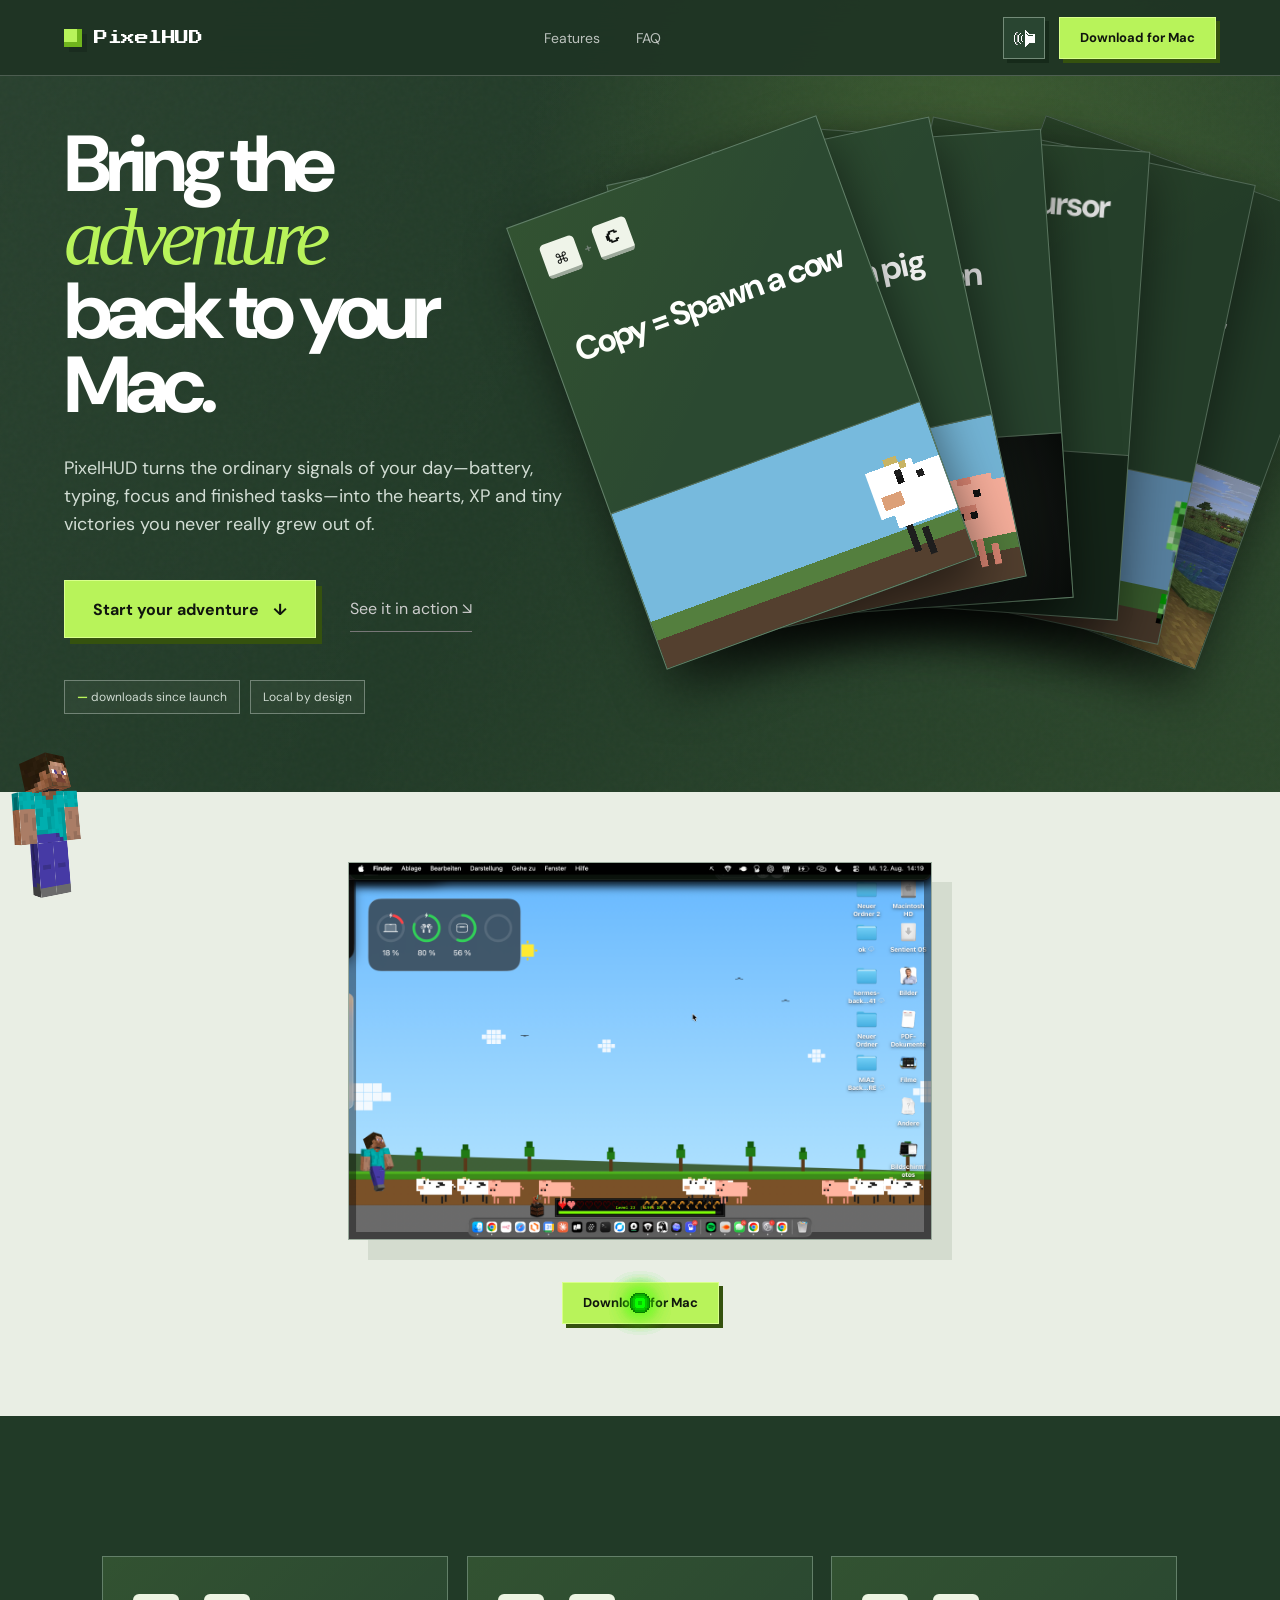
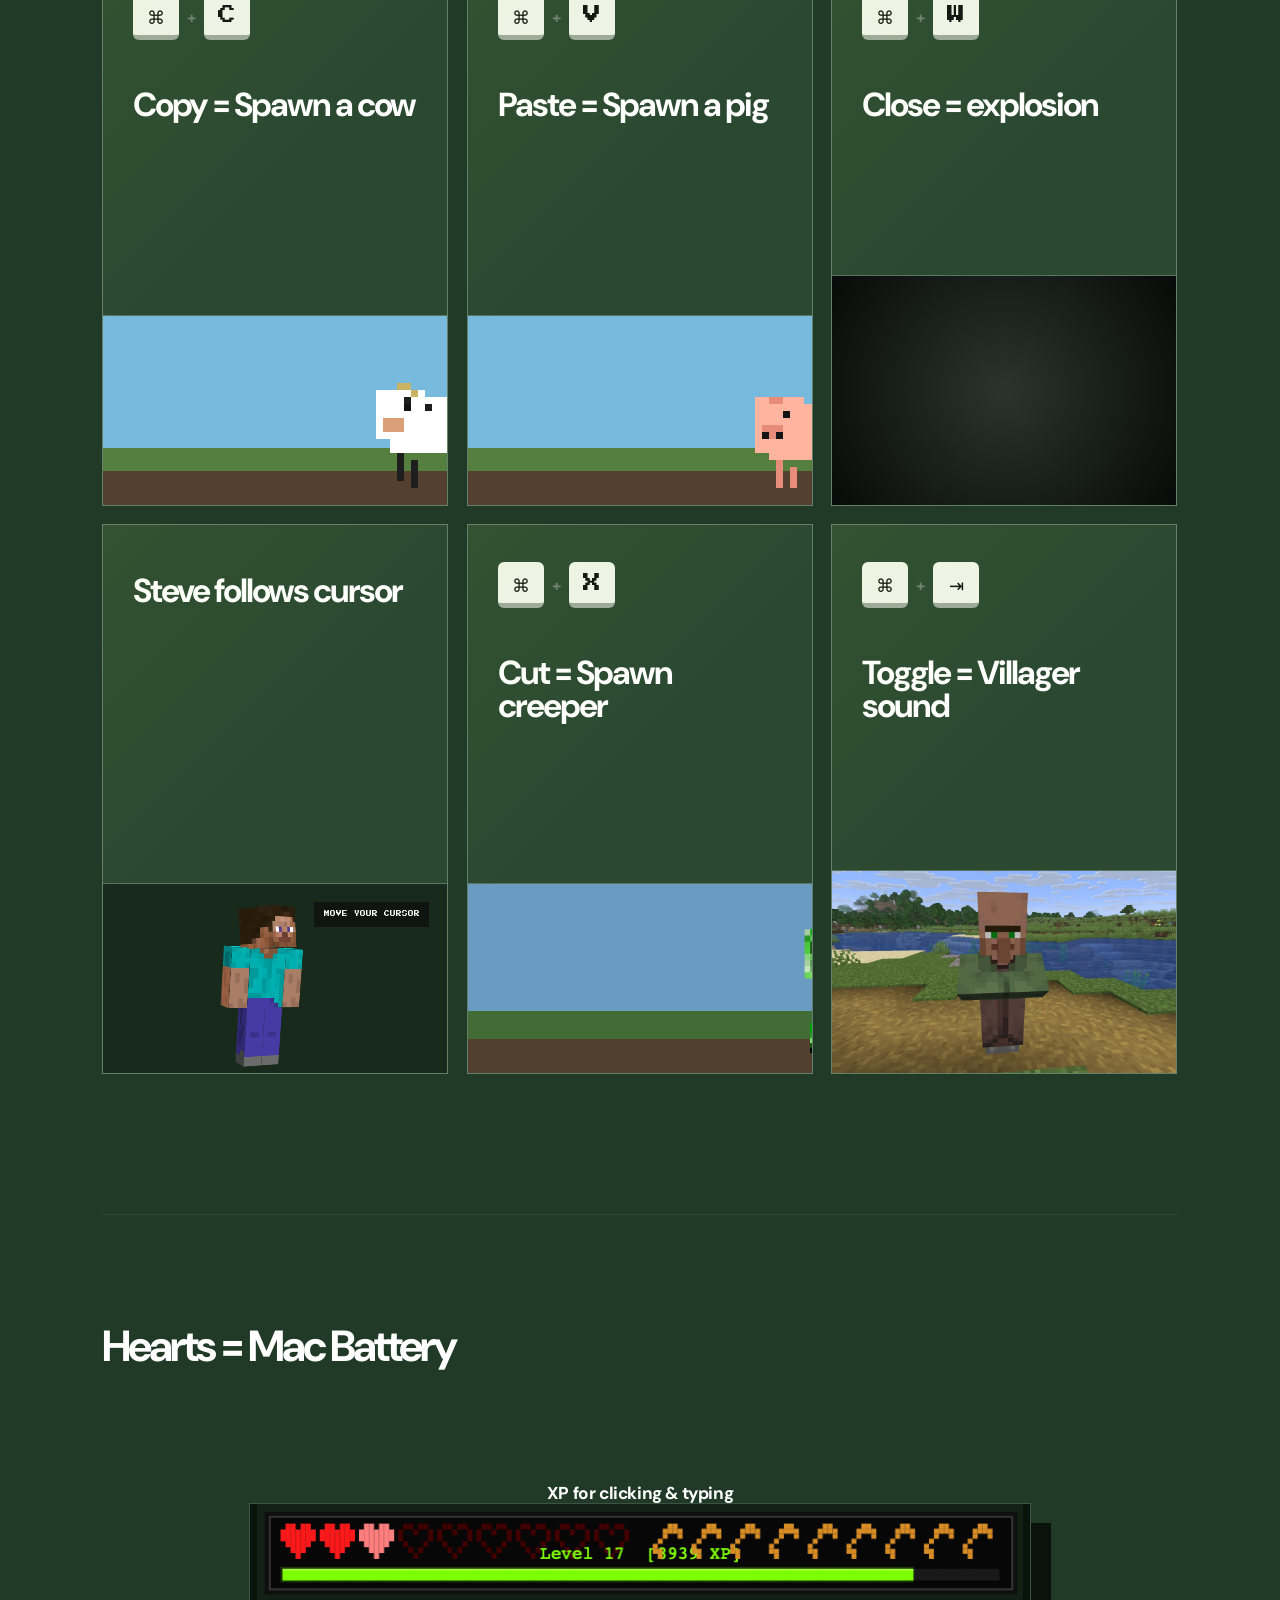
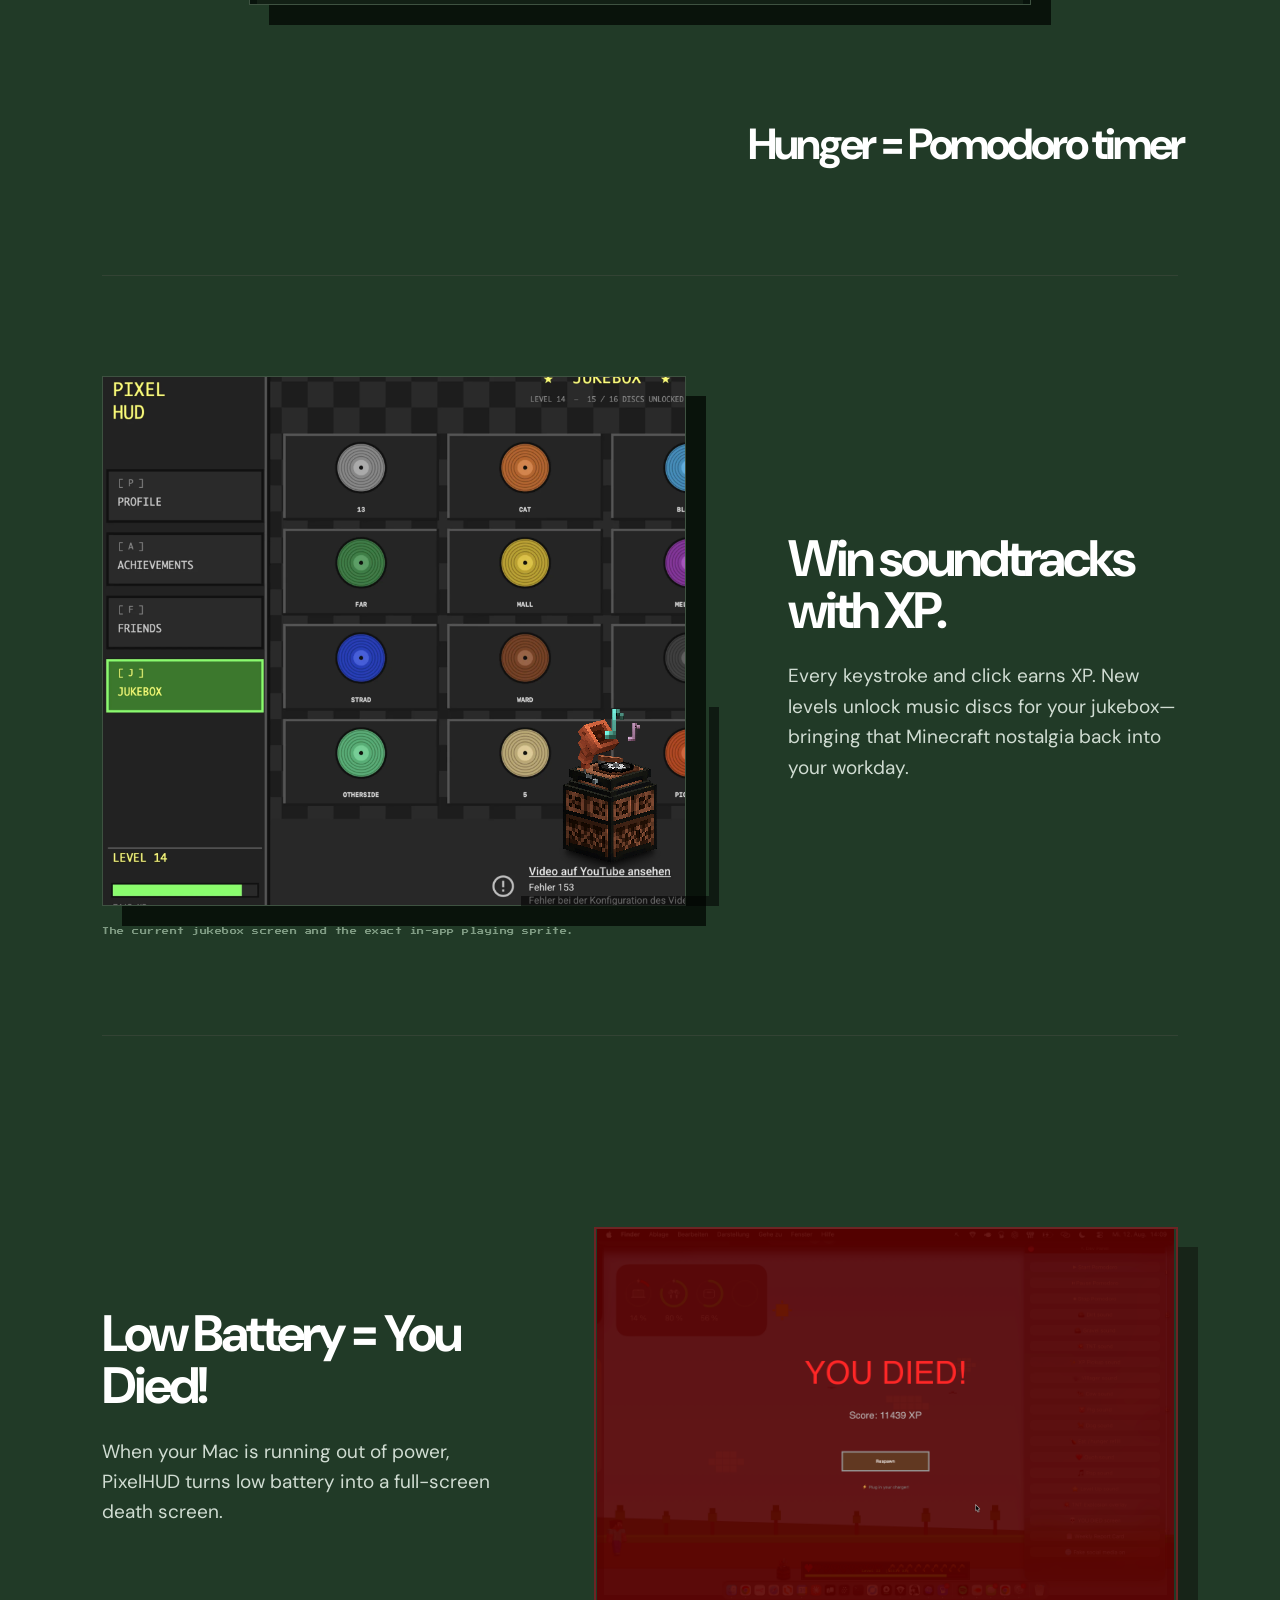
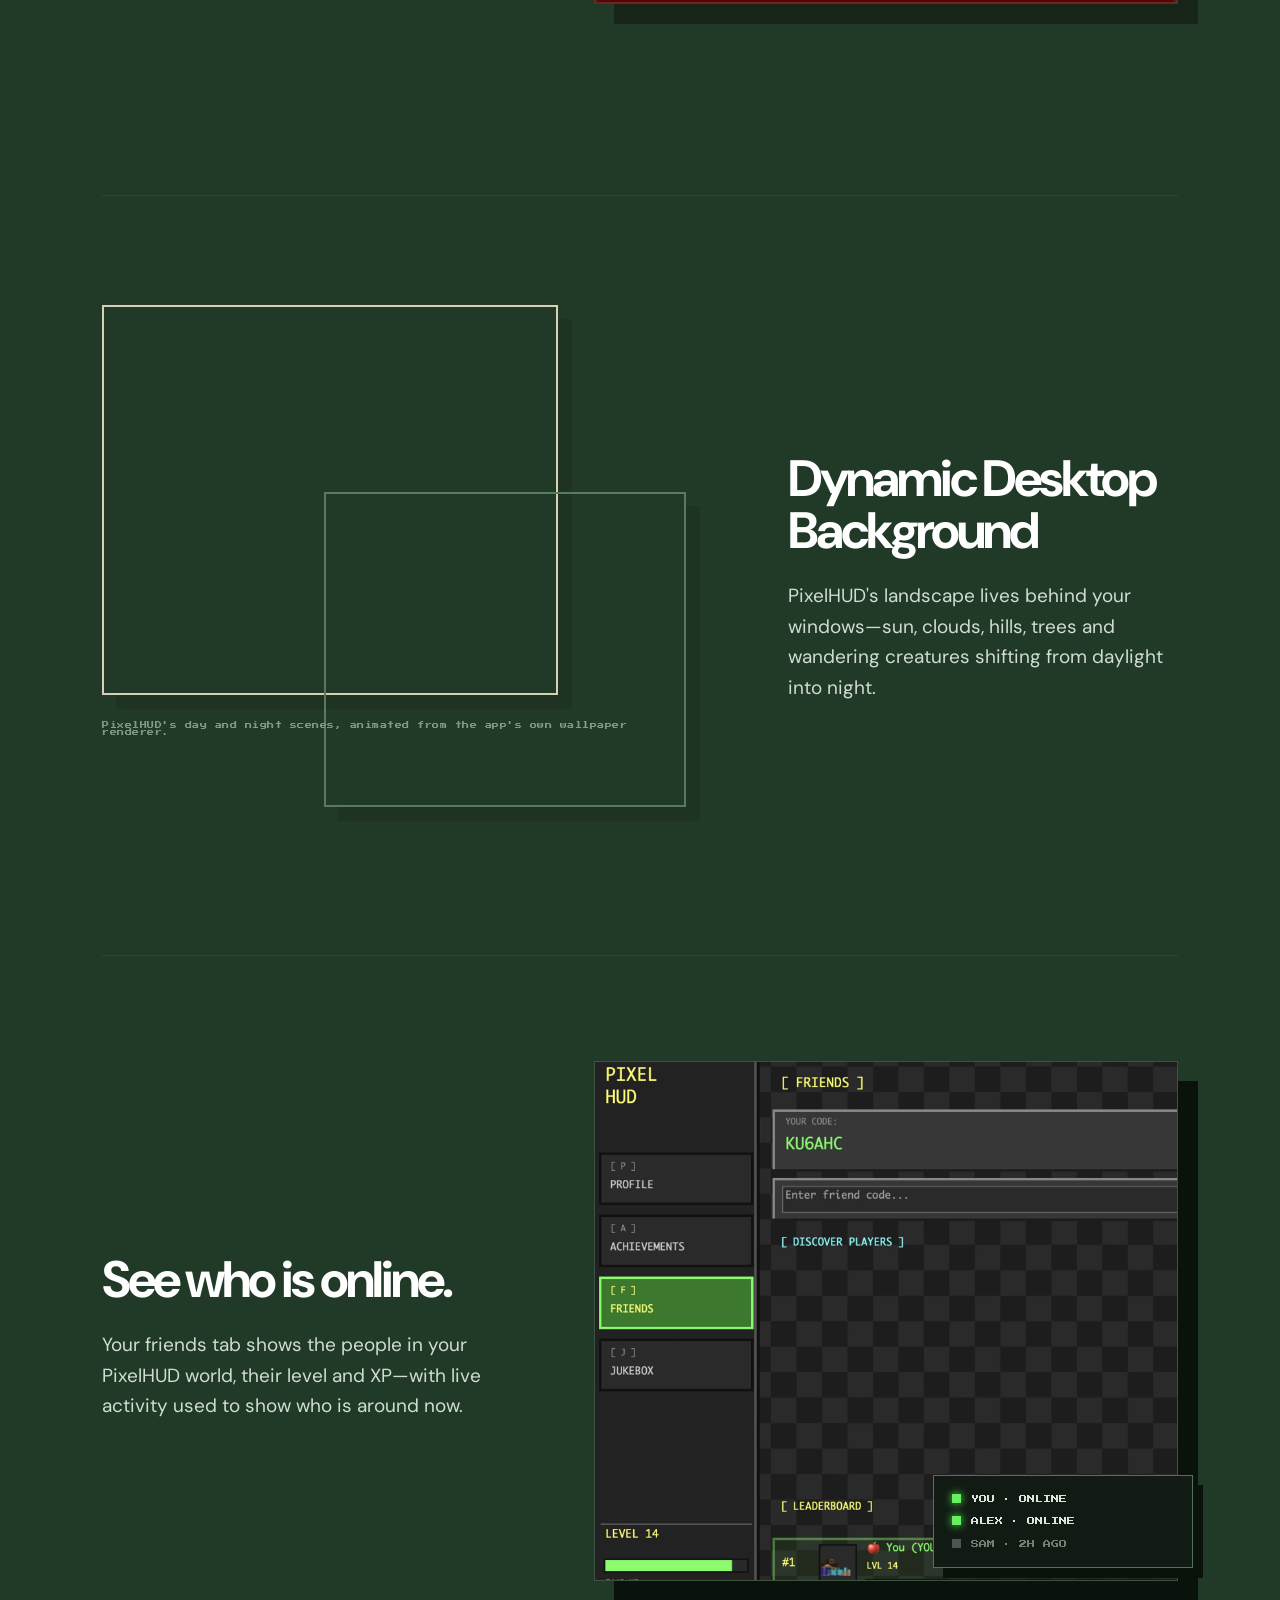
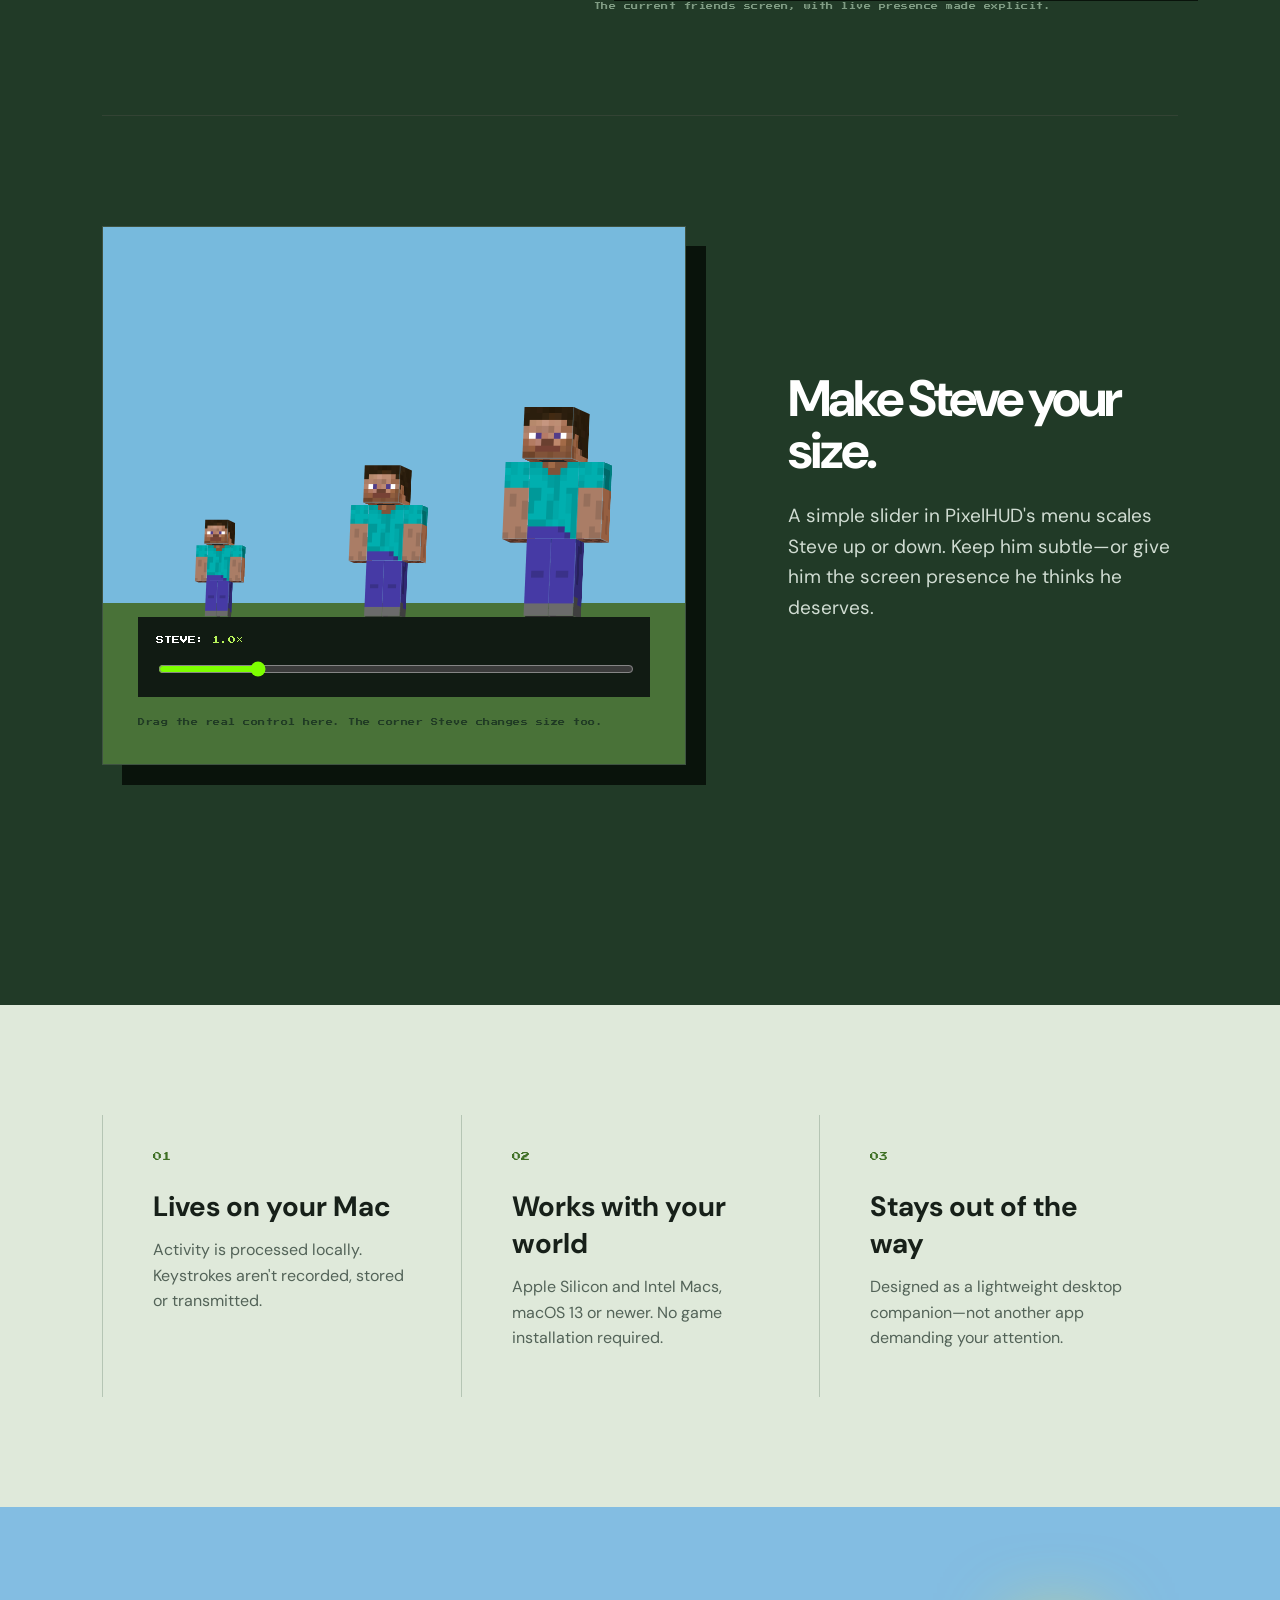
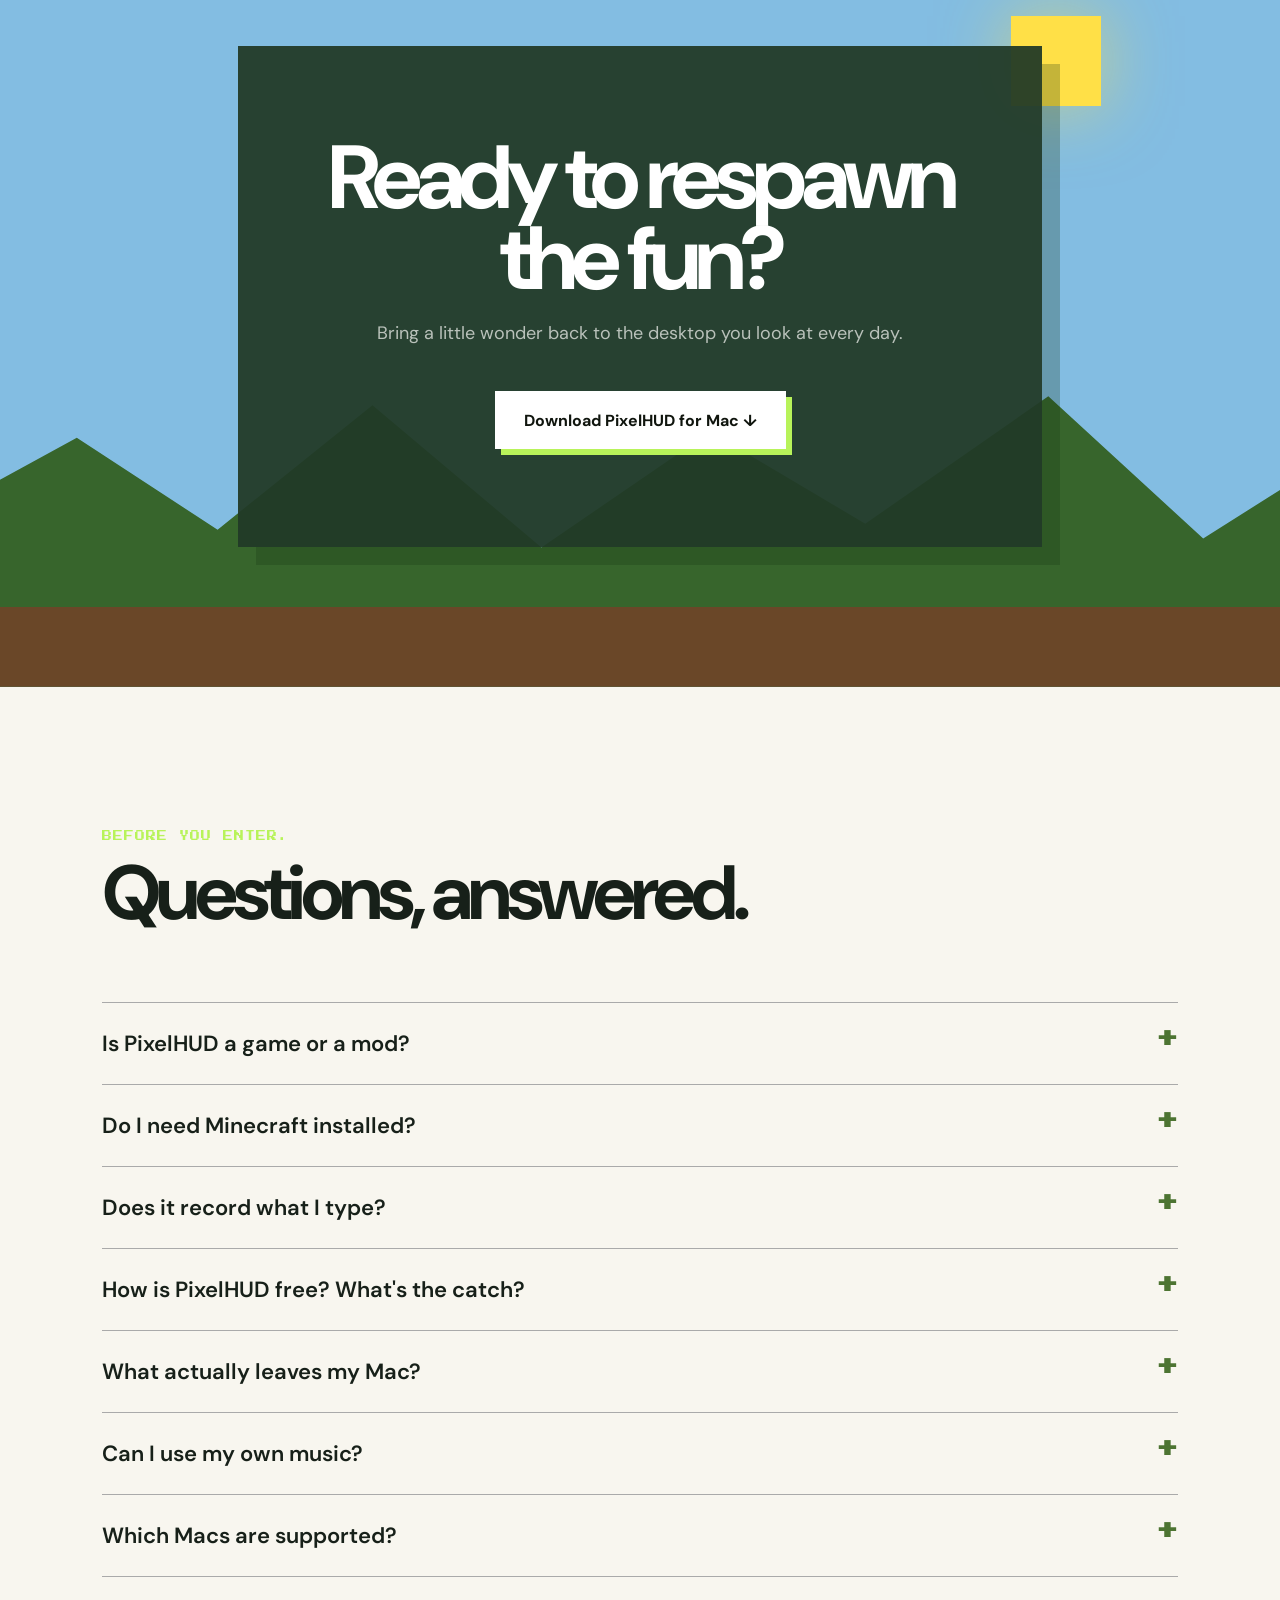
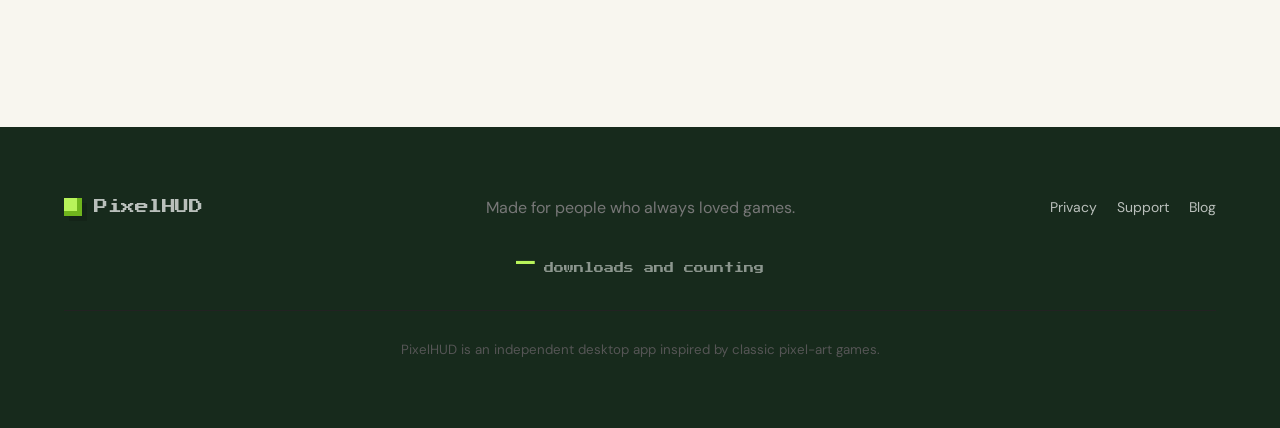
==== commit 40008c7c: "Prepare technical SEO fixes using Illyism skills" ====
--- a/index.html
+++ b/index.html
@@ -7,7 +7,7 @@
   <meta name="description" content="PixelHUD is a free macOS desktop app that turns battery, typing, clicking and focus sessions into hearts, XP, sounds and playful pixel-art effects.">
   <meta name="robots" content="index,follow,max-image-preview:large,max-snippet:-1,max-video-preview:-1">
   <link rel="canonical" href="https://pixelhud.eliaspfeffer.de/">
-  <title>PixelHUD for Mac — Hearts, XP &amp; Pixel Effects on Your Desktop</title>
+  <title>Mac Desktop HUD: Battery Hearts &amp; XP | PixelHUD</title>
   <meta property="og:type" content="website">
   <meta property="og:site_name" content="PixelHUD">
   <meta property="og:url" content="https://pixelhud.eliaspfeffer.de/">
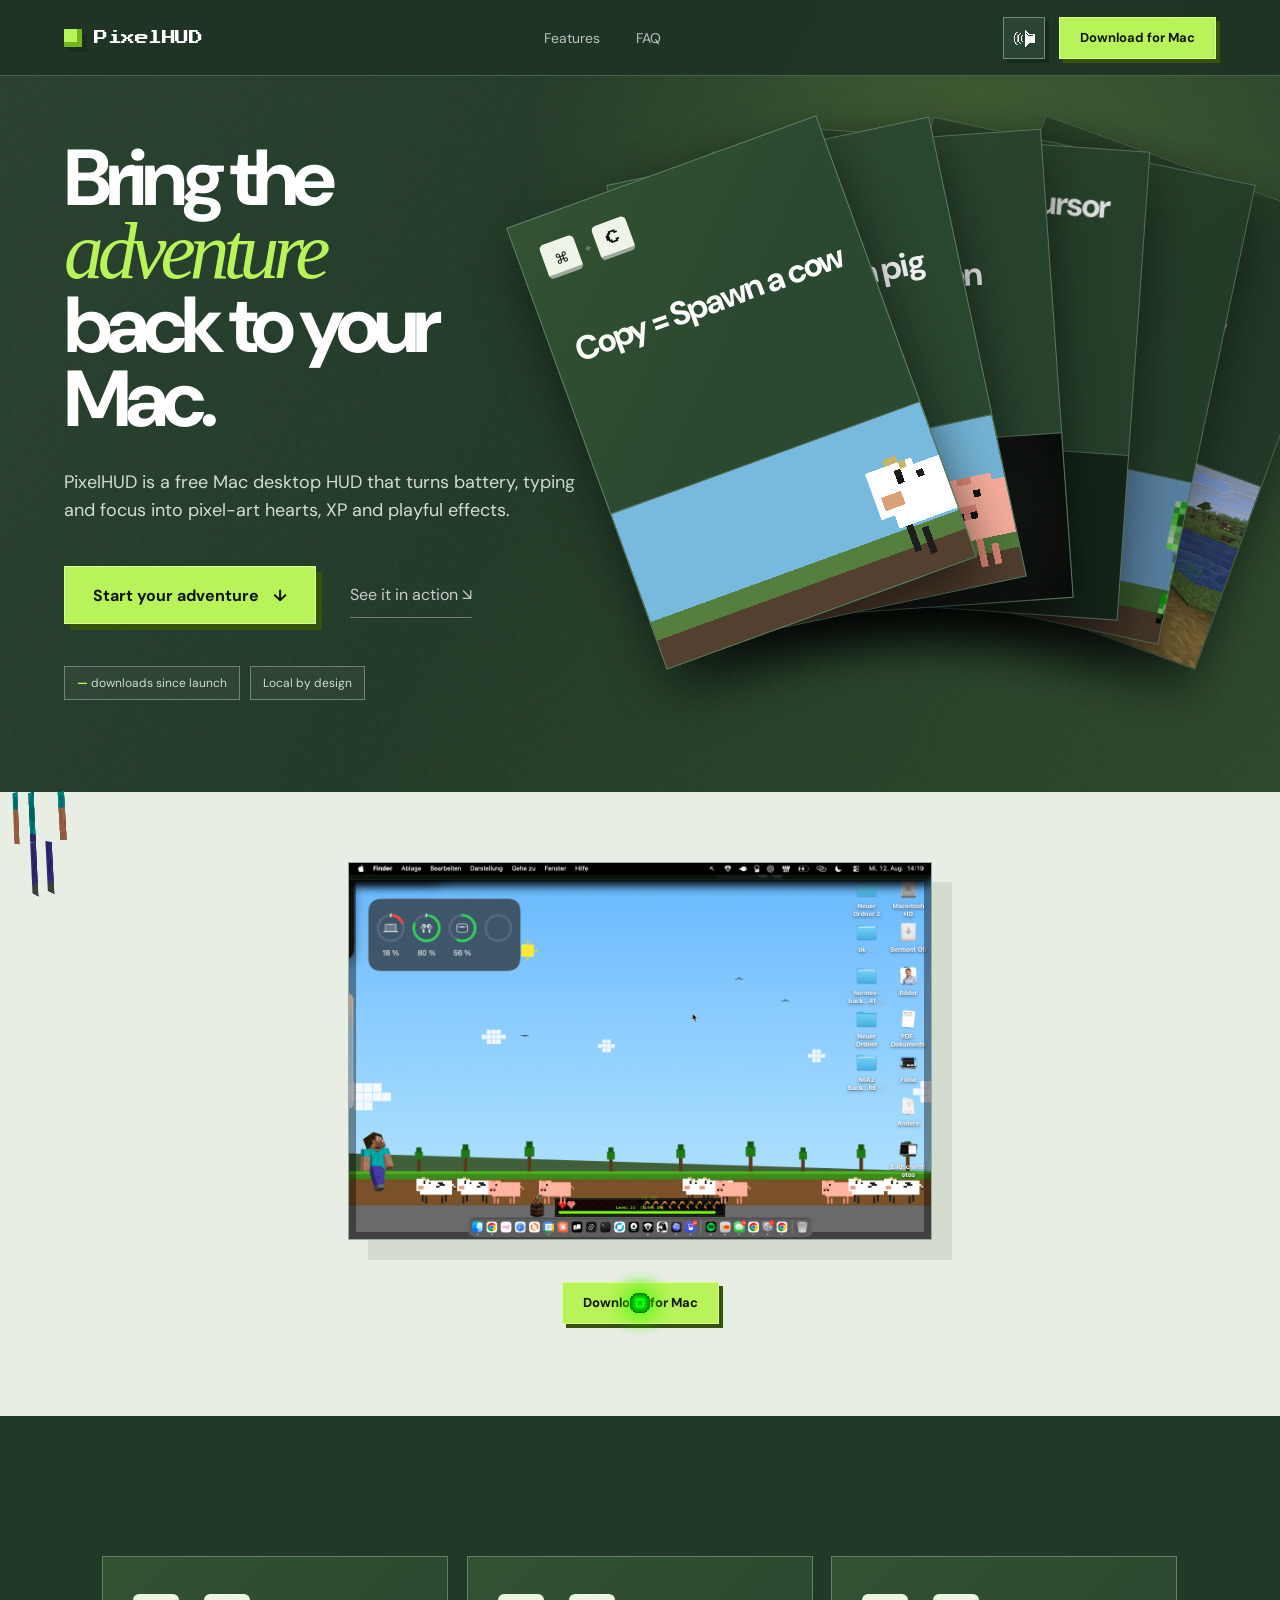
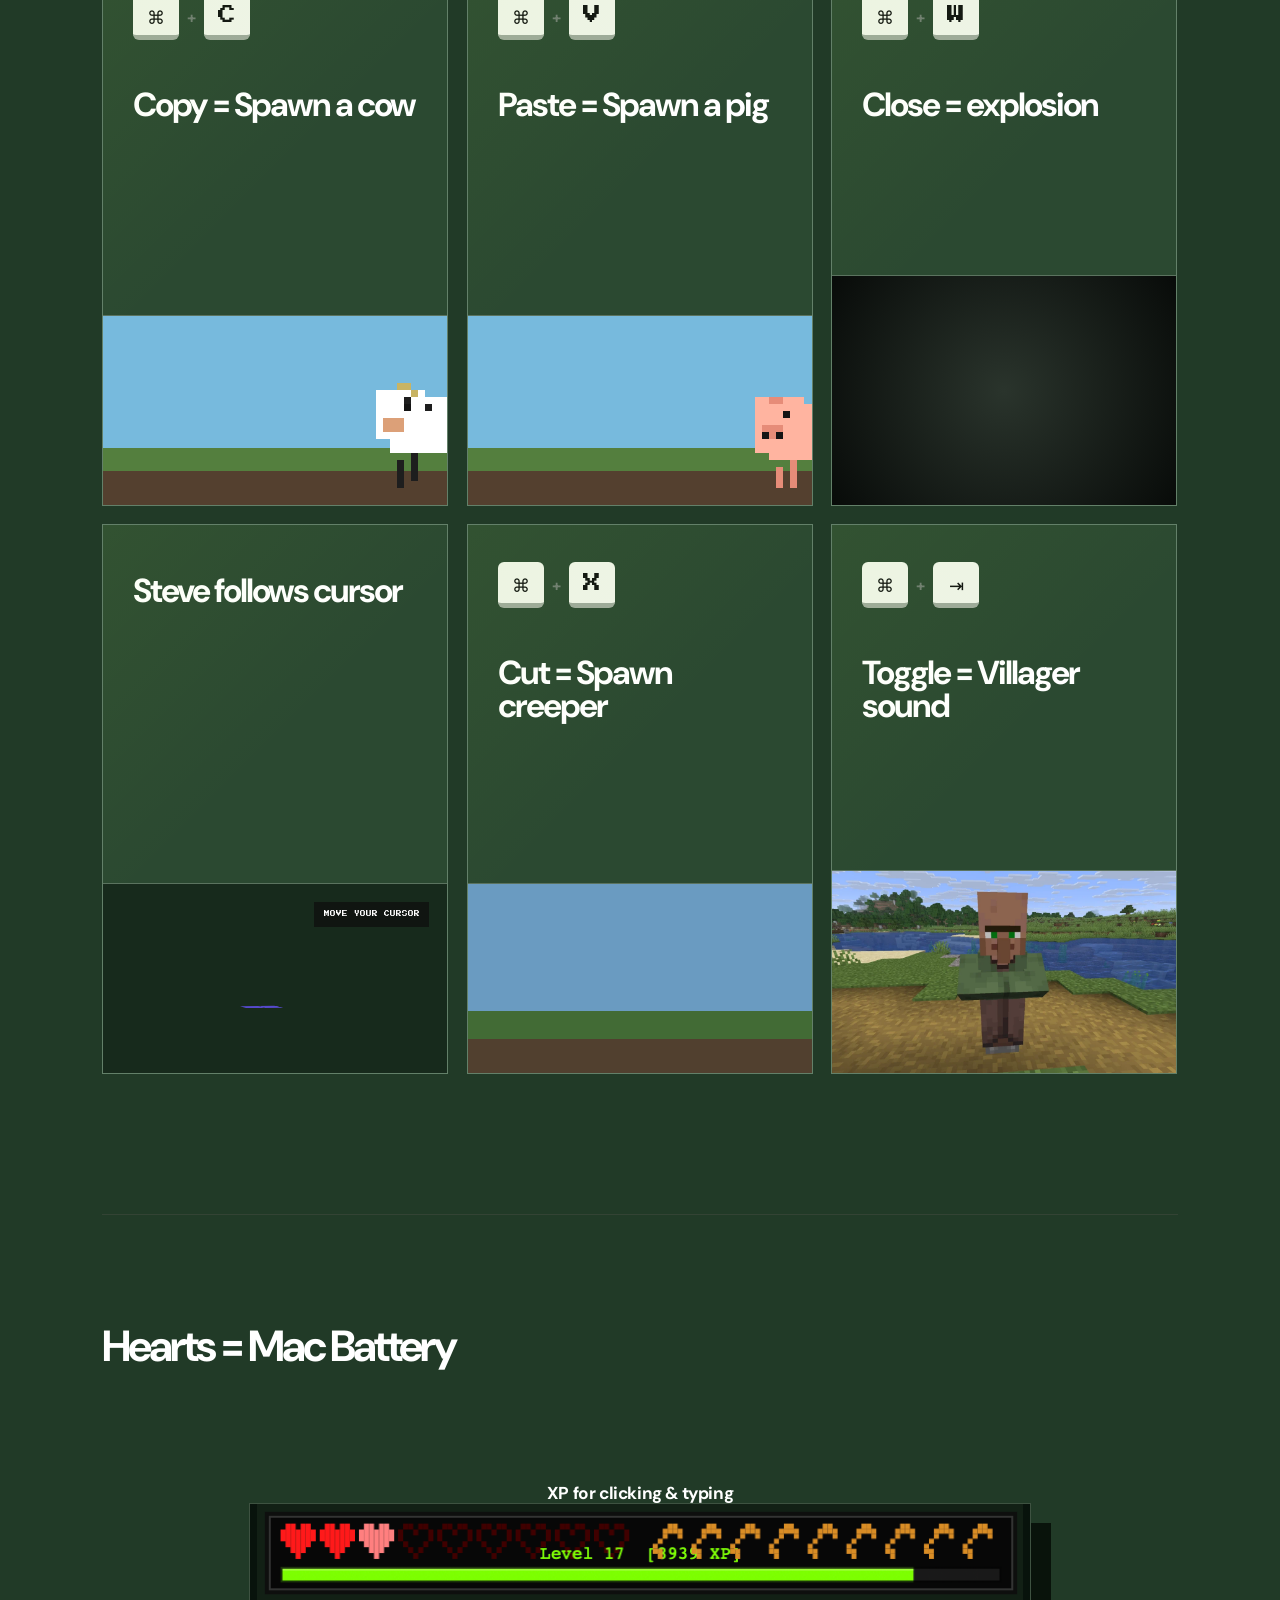
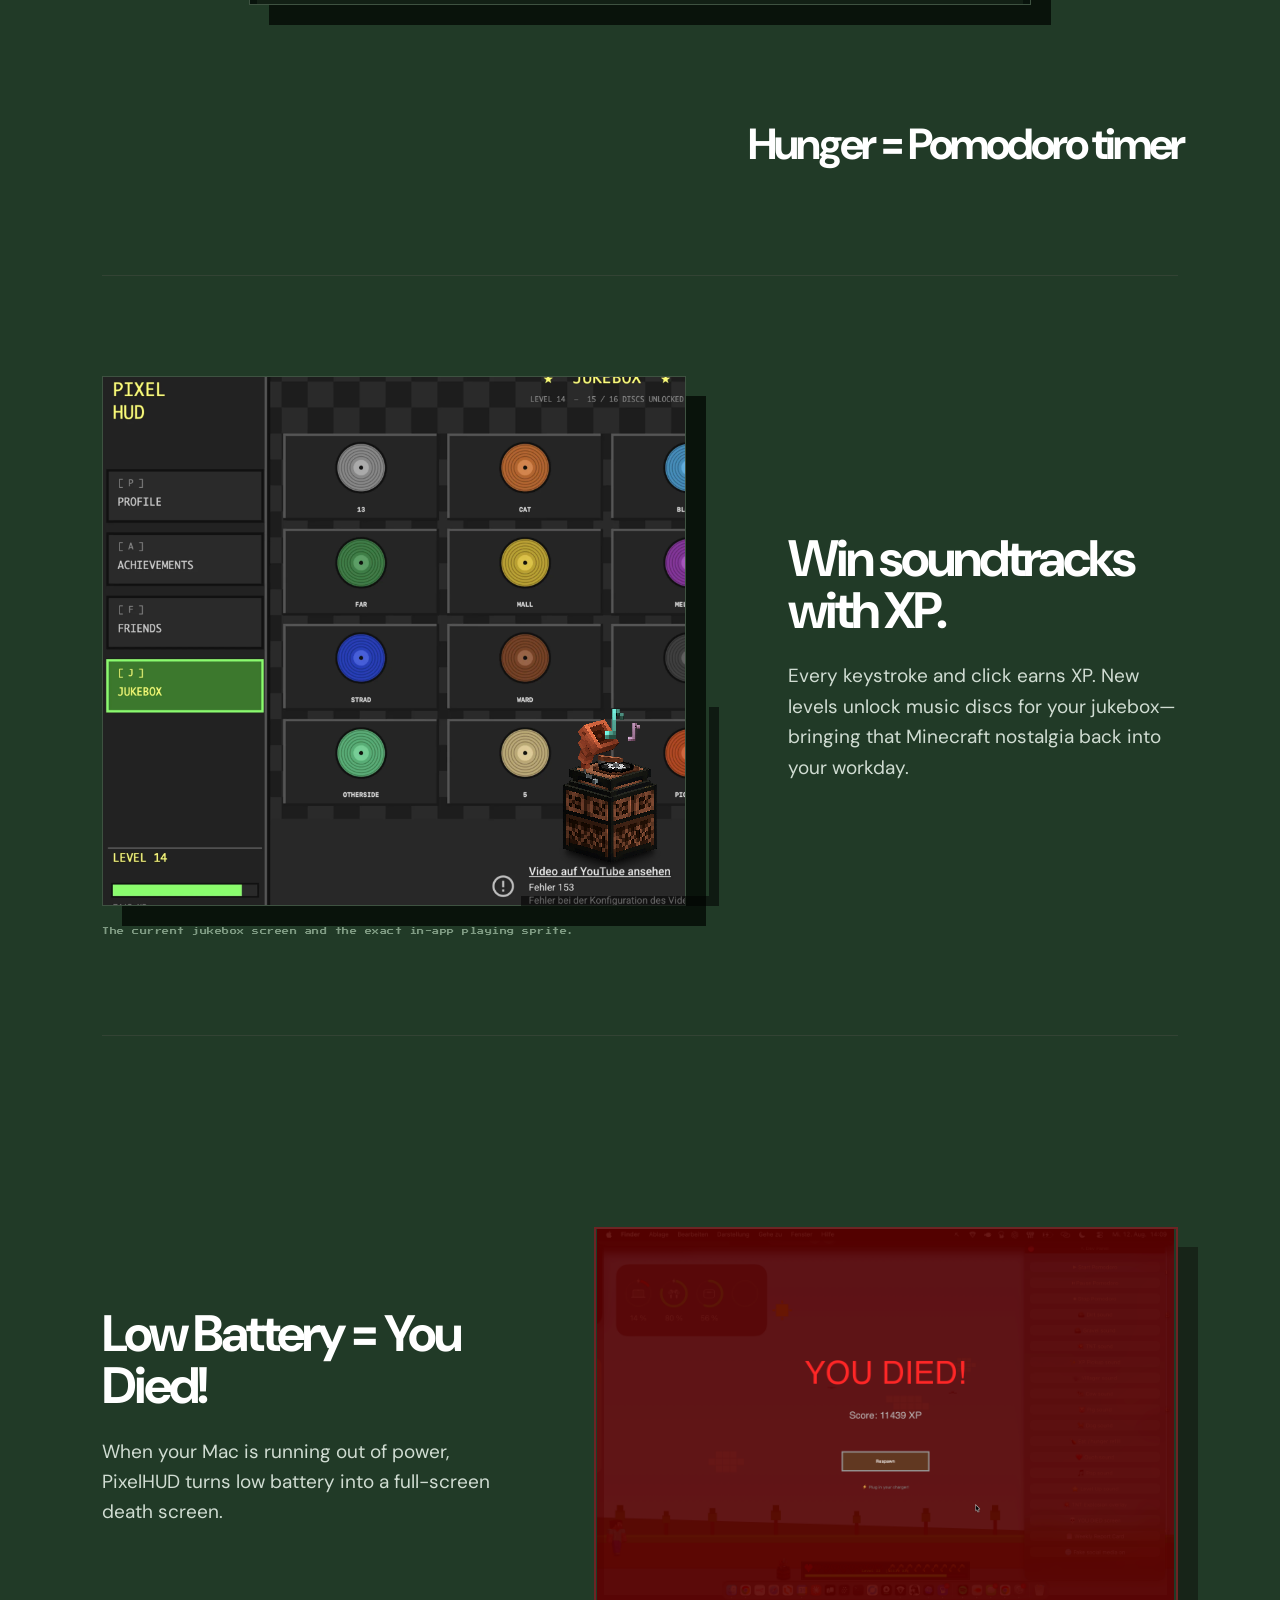
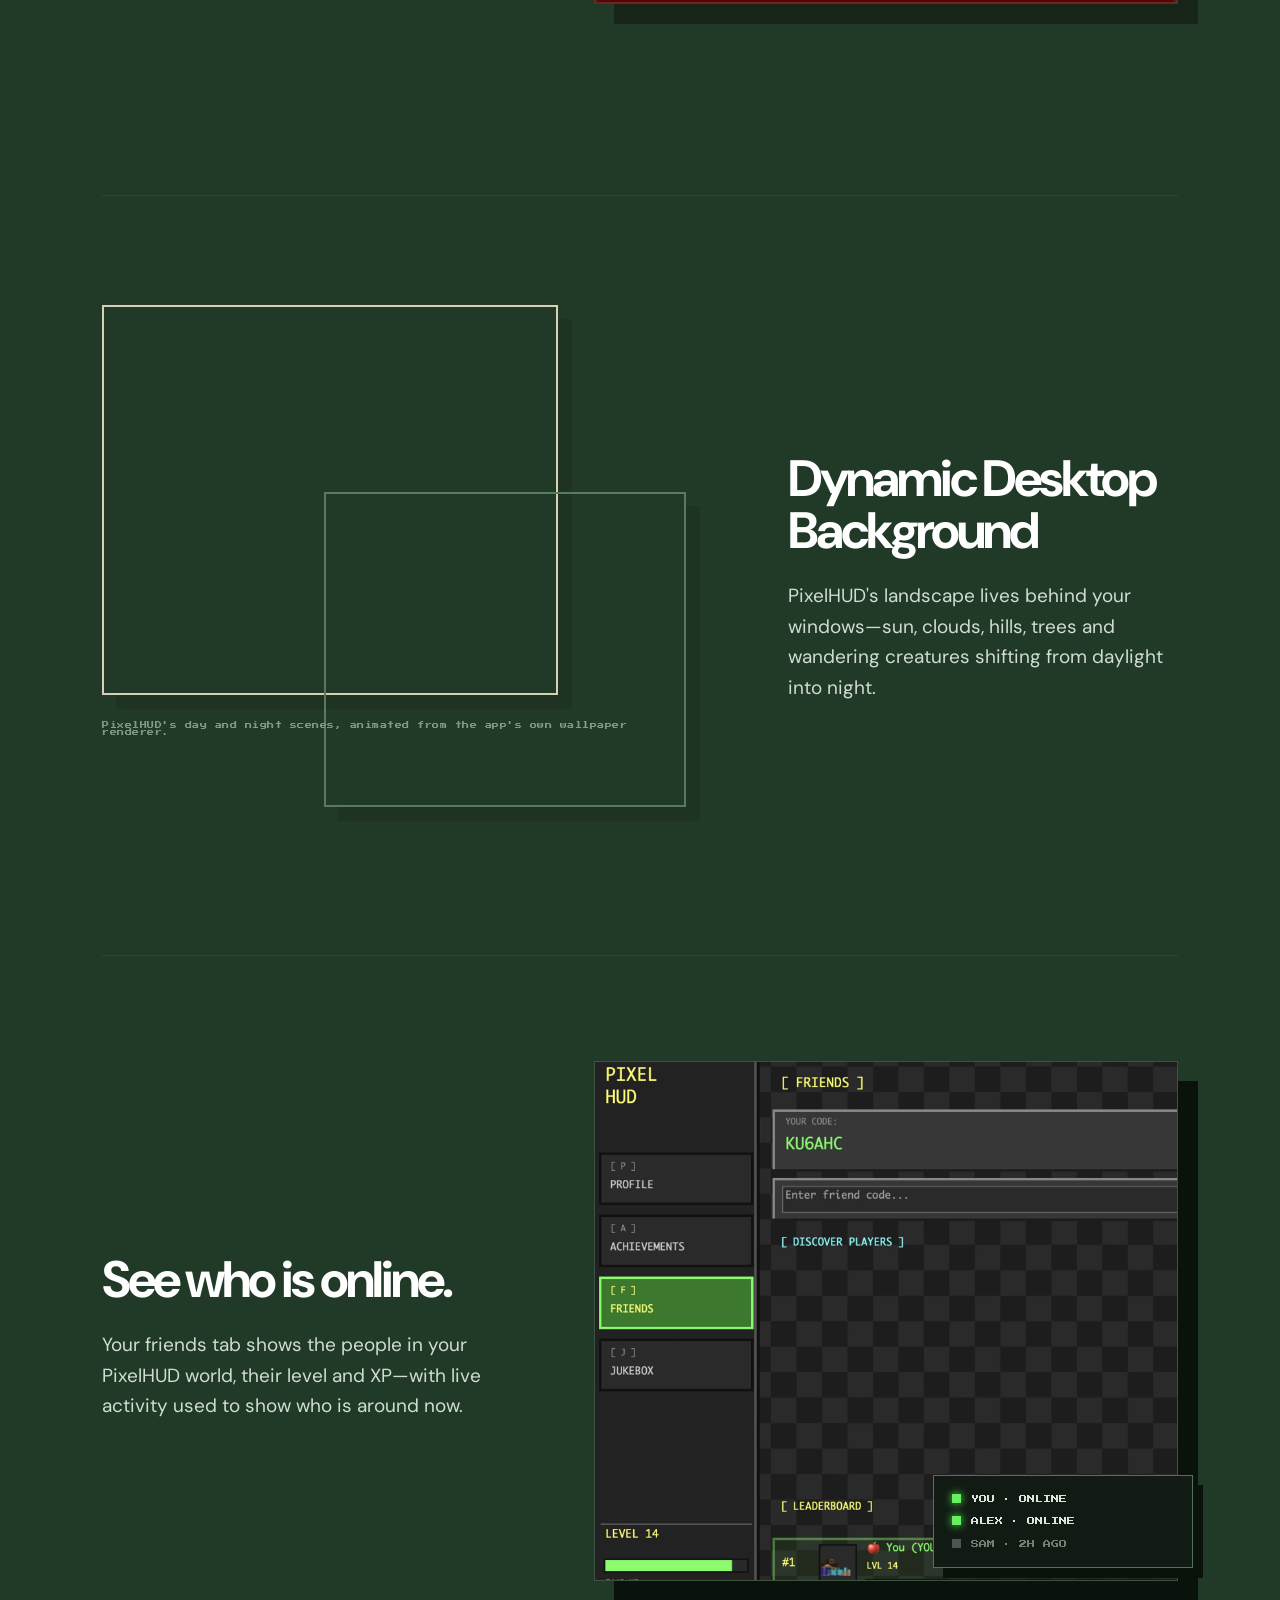
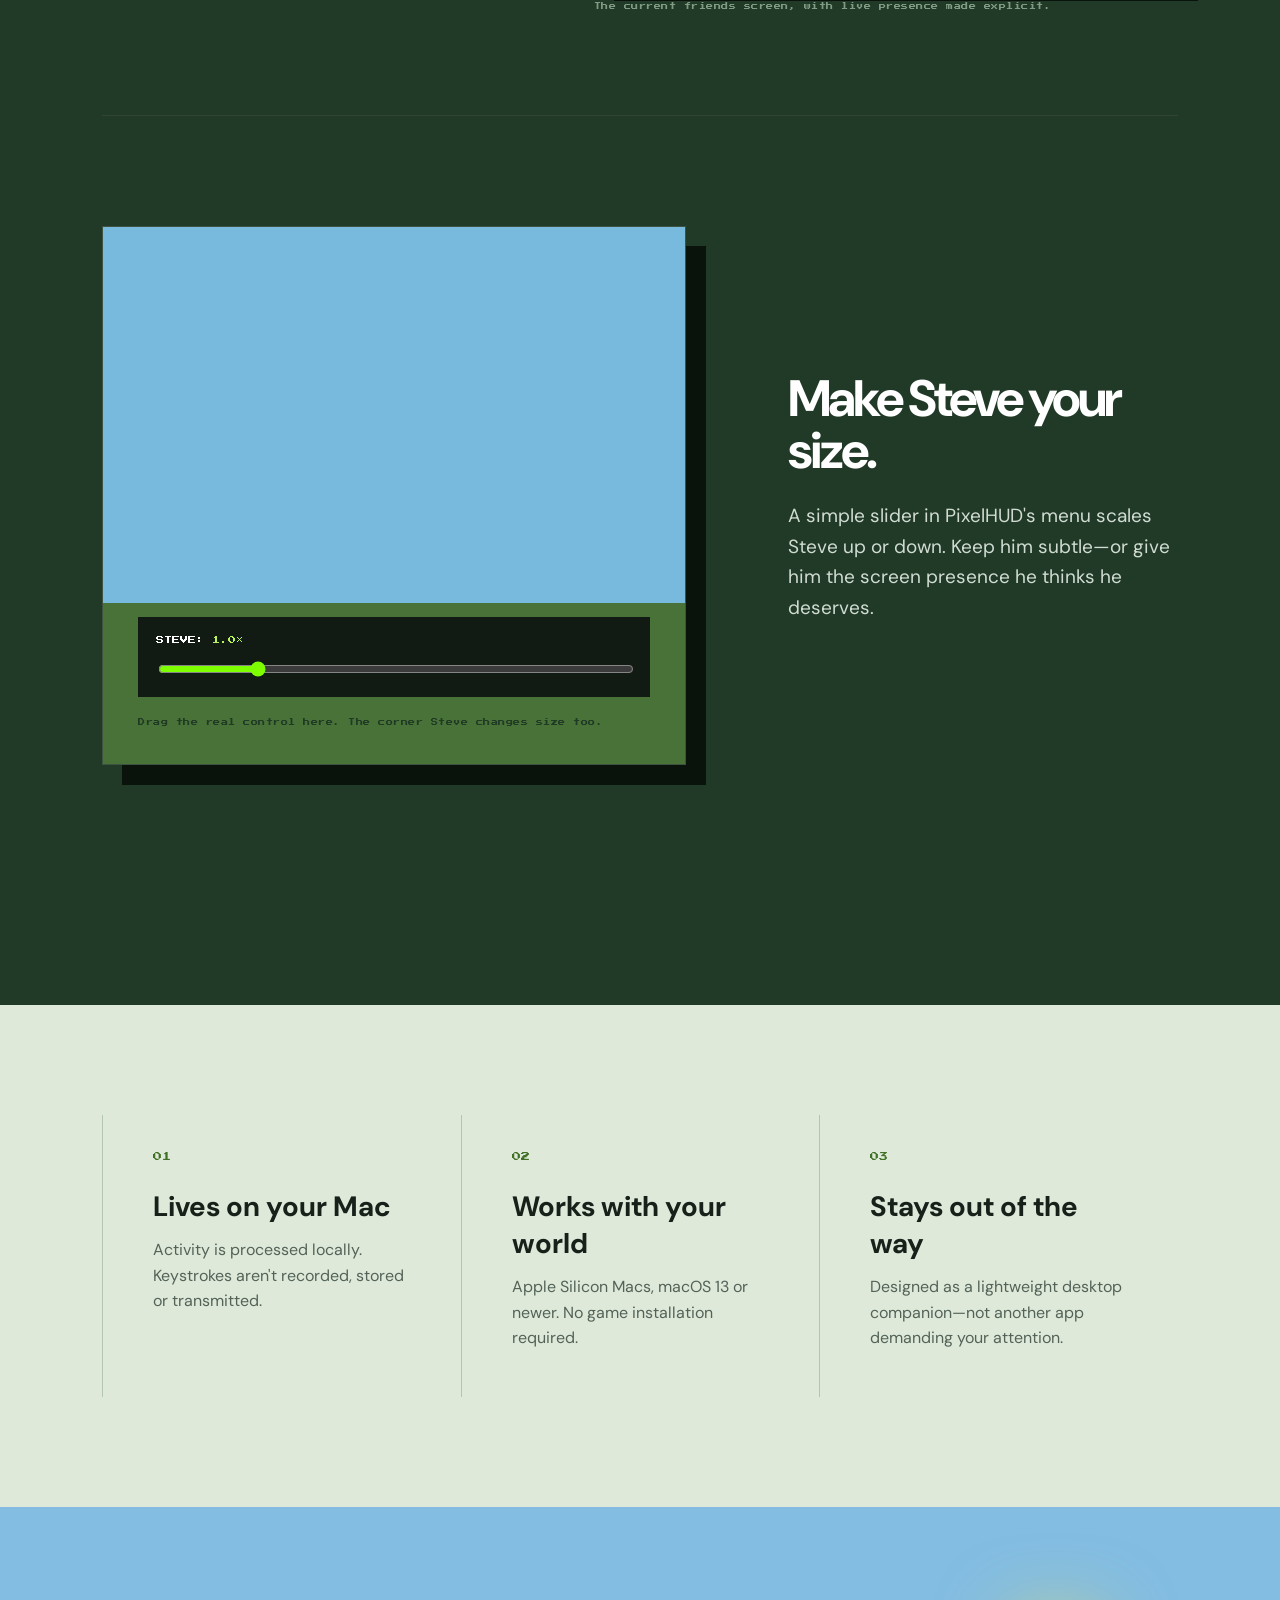
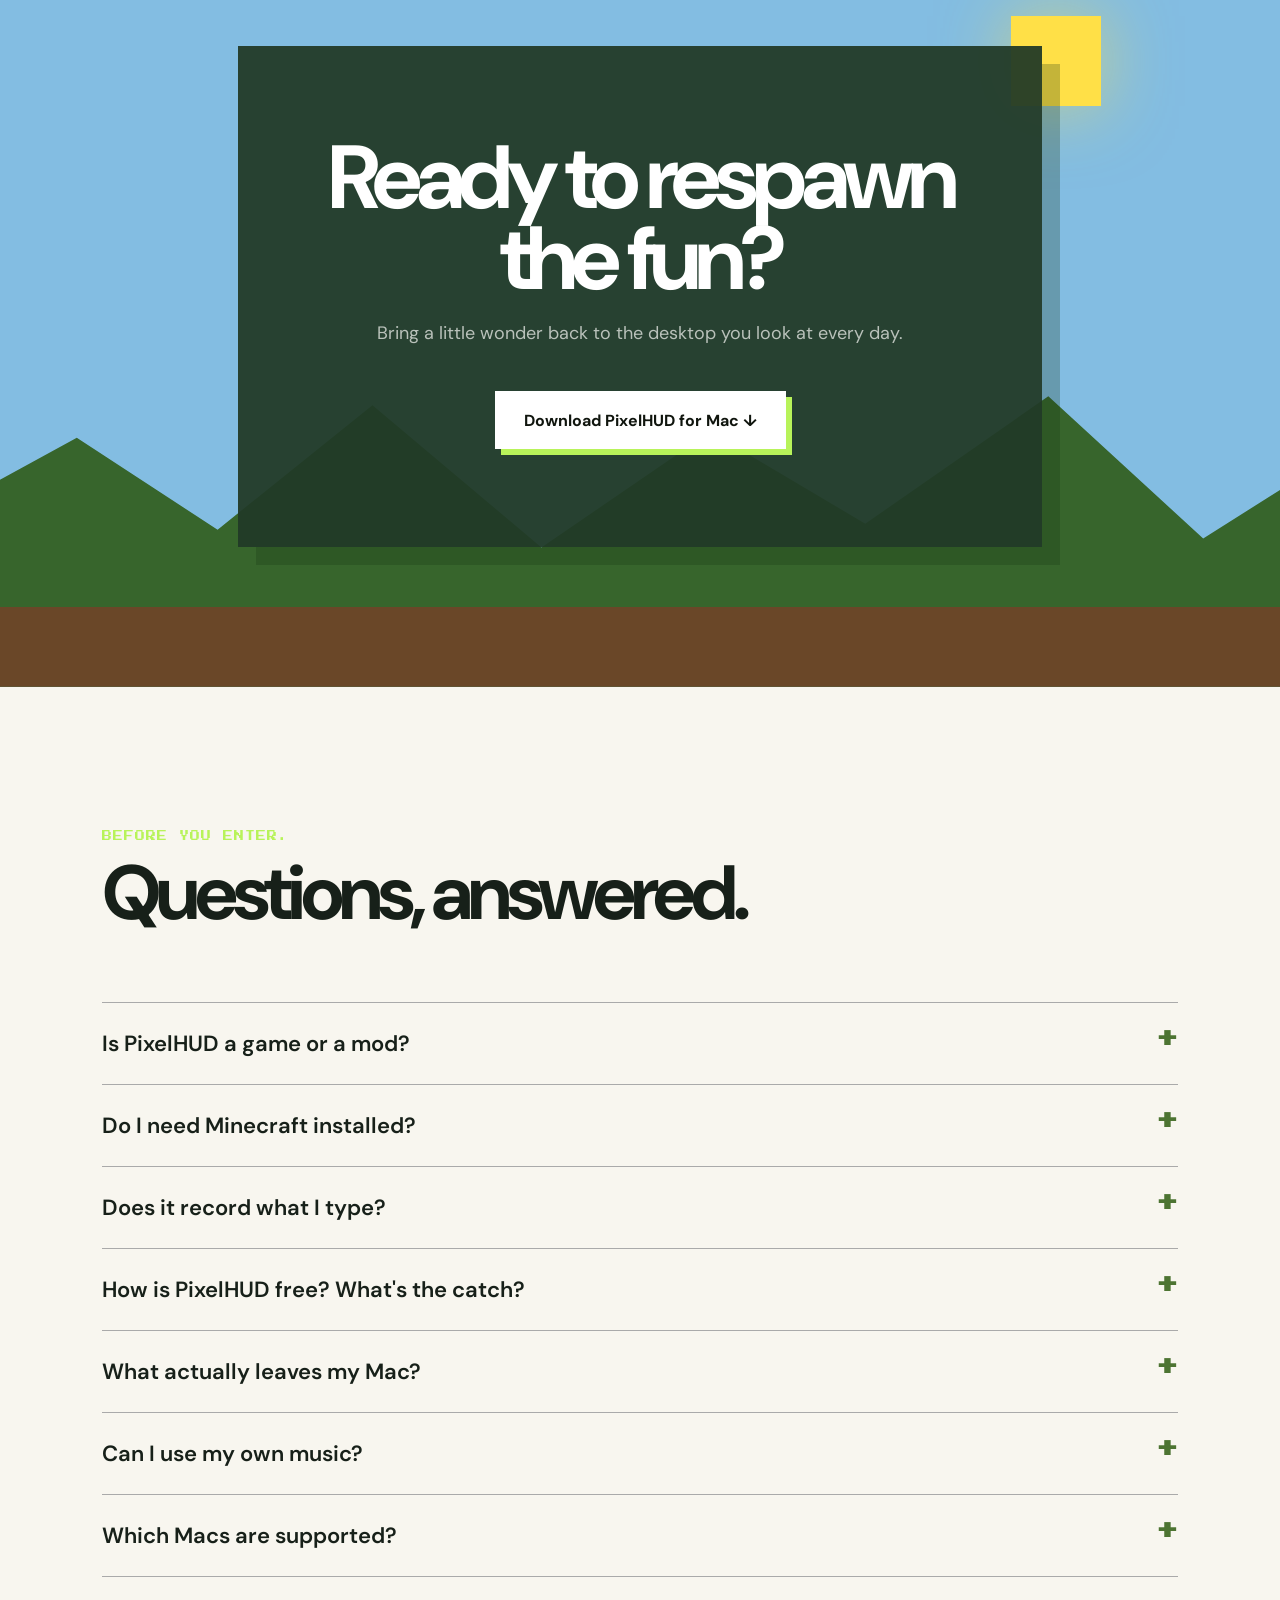
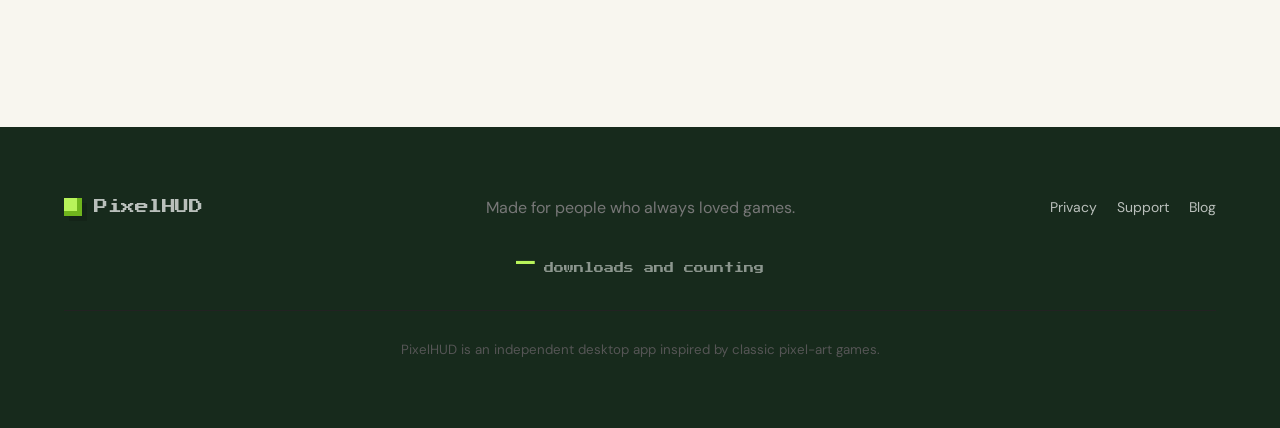
==== commit f97f01d6: "Align PixelHUD search pages with the current Mac download" ====
--- a/index.html
+++ b/index.html
@@ -20,7 +20,7 @@
   <meta name="twitter:description" content="Free macOS desktop app with battery hearts, XP, sounds and playful pixel effects.">
   <meta name="twitter:image" content="https://pixelhud.eliaspfeffer.de/assets/app/pixelhud-real-desktop.png">
   <script type="application/ld+json">
-  {"@context":"https://schema.org","@graph":[{"@type":"WebSite","@id":"https://pixelhud.eliaspfeffer.de/#website","url":"https://pixelhud.eliaspfeffer.de/","name":"PixelHUD","inLanguage":"en"},{"@type":"SoftwareApplication","@id":"https://pixelhud.eliaspfeffer.de/#app","name":"PixelHUD","url":"https://pixelhud.eliaspfeffer.de/","downloadUrl":"https://pixelhud.eliaspfeffer.de/PixelHUD.dmg","applicationCategory":"UtilitiesApplication","applicationSubCategory":"Desktop customization and gamification","operatingSystem":"macOS 13 or later","isAccessibleForFree":true,"offers":{"@type":"Offer","price":"0","priceCurrency":"USD"},"description":"A free macOS desktop app that represents battery as hearts, typing and clicking as XP, focus sessions as hunger, and shortcuts as playful pixel-art effects.","image":"https://pixelhud.eliaspfeffer.de/assets/app/pixelhud-real-desktop.png","featureList":["Battery level shown as hearts","XP for typing and clicking","Hunger bar as Pomodoro timer","TNT explosion when closing","Cow on copy and pig on paste","Creeper on cut","Villager sound when switching apps","Dynamic desktop background","Jukebox music unlocks","Friends online status"]},{"@type":"FAQPage","@id":"https://pixelhud.eliaspfeffer.de/#faq","mainEntity":[{"@type":"Question","name":"Is PixelHUD a game or a mod?","acceptedAnswer":{"@type":"Answer","text":"Neither. PixelHUD is an independent macOS desktop app that adds a pixel-art HUD, playful effects and progress systems to your Mac."}},{"@type":"Question","name":"Is PixelHUD free?","acceptedAnswer":{"@type":"Answer","text":"Yes. PixelHUD is a free fan project built by people who love Minecraft."}},{"@type":"Question","name":"Does PixelHUD record what I type?","acceptedAnswer":{"@type":"Answer","text":"No. PixelHUD detects activity to award XP, but does not record, store or transmit individual keystrokes."}},{"@type":"Question","name":"Which Macs are supported?","acceptedAnswer":{"@type":"Answer","text":"PixelHUD supports Apple Silicon and Intel Macs running macOS 13 or newer."}}]}]}
+  {"@context":"https://schema.org","@graph":[{"@type":"WebSite","@id":"https://pixelhud.eliaspfeffer.de/#website","url":"https://pixelhud.eliaspfeffer.de/","name":"PixelHUD","inLanguage":"en"},{"@type":"SoftwareApplication","@id":"https://pixelhud.eliaspfeffer.de/#app","name":"PixelHUD","url":"https://pixelhud.eliaspfeffer.de/","downloadUrl":"https://pixelhud.eliaspfeffer.de/PixelHUD.dmg","applicationCategory":"UtilitiesApplication","applicationSubCategory":"Desktop customization and gamification","operatingSystem":"macOS 13 or later","isAccessibleForFree":true,"offers":{"@type":"Offer","price":"0","priceCurrency":"USD"},"description":"A free macOS desktop app that represents battery as hearts, typing and clicking as XP, focus sessions as hunger, and shortcuts as playful pixel-art effects.","image":"https://pixelhud.eliaspfeffer.de/assets/app/pixelhud-real-desktop.png","featureList":["Battery level shown as hearts","XP for typing and clicking","Hunger bar as Pomodoro timer","TNT explosion when closing","Cow on copy and pig on paste","Creeper on cut","Villager sound when switching apps","Dynamic desktop background","Jukebox music unlocks","Friends online status"]},{"@type":"FAQPage","@id":"https://pixelhud.eliaspfeffer.de/#faq","mainEntity":[{"@type":"Question","name":"Is PixelHUD a game or a mod?","acceptedAnswer":{"@type":"Answer","text":"Neither. PixelHUD is an independent macOS desktop app that adds a pixel-art HUD, playful effects and progress systems to your Mac."}},{"@type":"Question","name":"Is PixelHUD free?","acceptedAnswer":{"@type":"Answer","text":"Yes. PixelHUD is a free fan project built by people who love Minecraft."}},{"@type":"Question","name":"Does PixelHUD record what I type?","acceptedAnswer":{"@type":"Answer","text":"No. PixelHUD detects activity to award XP, but does not record, store or transmit individual keystrokes."}},{"@type":"Question","name":"Which Macs are supported?","acceptedAnswer":{"@type":"Answer","text":"PixelHUD supports The current download supports Apple Silicon Macs running macOS 13 or newer. An Intel build is not currently provided."}}]}]}
   </script>
   <link rel="preconnect" href="https://fonts.googleapis.com">
   <link rel="preconnect" href="https://fonts.gstatic.com" crossorigin>
@@ -51,7 +51,7 @@
       <div class="hero-noise"></div>
       <div class="hero-copy reveal">
         <h1>Bring the <em>adventure</em><br>back to your Mac.</h1>
-        <p class="hero-lede">PixelHUD turns the ordinary signals of your day—battery, typing, focus and finished tasks—into the hearts, XP and tiny victories you never really grew out of.</p>
+        <p class="hero-lede">PixelHUD is a free Mac desktop HUD that turns battery, typing and focus into pixel-art hearts, XP and playful effects.</p>
         <div class="hero-actions">
           <a class="button" href="PixelHUD.dmg" download>Start your adventure <span>↓</span></a>
           <a class="text-link" href="#features">See it in action <span>↘</span></a>
@@ -128,7 +128,7 @@
 
     <section class="trust">
       <div><span>01</span><h3>Lives on your Mac</h3><p>Activity is processed locally. Keystrokes aren't recorded, stored or transmitted.</p></div>
-      <div><span>02</span><h3>Works with your world</h3><p>Apple Silicon and Intel Macs, macOS 13 or newer. No game installation required.</p></div>
+      <div><span>02</span><h3>Works with your world</h3><p>Apple Silicon Macs, macOS 13 or newer. No game installation required.</p></div>
       <div><span>03</span><h3>Stays out of the way</h3><p>Designed as a lightweight desktop companion—not another app demanding your attention.</p></div>
     </section>
 
@@ -143,15 +143,15 @@
       <details><summary>Do I need Minecraft installed?<span>+</span></summary><p>No. PixelHUD runs on its own and does not connect to or modify any game.</p></details>
       <details><summary>Does it record what I type?<span>+</span></summary><p>No. It only detects activity to award XP. Keystrokes are not recorded, stored or transmitted.</p></details>
       <details><summary>How is PixelHUD free? What's the catch?<span>+</span></summary><p>This is a fan project—we love Minecraft, built this for ourselves, and won't charge anything.</p></details>
-      <details><summary>What actually leaves my Mac?<span>+</span></summary><p>Nothing. We do not save or store any data. For the typing and clicking sound effects, PixelHUD is only notified that you pressed a key—not which key—and that you clicked your mouse, without any further details about what or where you clicked.</p></details>
+      <details><summary>What actually leaves my Mac?<span>+</span></summary><p>Keystroke content stays on your Mac. Online features use network connections: friends and presence can share your player profile, XP, level and online status. See the privacy policy for details.</p></details>
       <details><summary>Can I use my own music?<span>+</span></summary><p>Yes. Assign local audio files to your jukebox discs by drag and drop or the file picker. They stay on your device.</p></details>
-      <details><summary>Which Macs are supported?<span>+</span></summary><p>PixelHUD supports Apple Silicon and Intel Macs running macOS 13 or newer.</p></details>
+      <details><summary>Which Macs are supported?<span>+</span></summary><p>PixelHUD supports The current download supports Apple Silicon Macs running macOS 13 or newer. An Intel build is not currently provided.</p></details>
     </section>
   </main>
 
   <div id="corner-steve" aria-hidden="true"><div class="steve-wrap"><div class="steve-model" id="steveModel"></div></div></div>
 
-  <footer><a class="brand" href="#top"><span class="brand-cube"></span>PixelHUD</a><p>Made for people who always loved games.</p><div><a href="privacy.html">Privacy</a><a href="support.html">Support</a><a href="blog/">Blog</a></div><p class="download-count" aria-live="polite"><strong id="downloadCount">—</strong> downloads and counting</p><small>PixelHUD is an independent desktop app inspired by classic pixel-art games.</small></footer>
+  <footer><a class="brand" href="#top"><span class="brand-cube"></span>PixelHUD</a><p>Made for people who always loved games.</p><div><a href="/privacy">Privacy</a><a href="/support">Support</a><a href="blog/">Blog</a></div><p class="download-count" aria-live="polite"><strong id="downloadCount">—</strong> downloads and counting</p><small>PixelHUD is an independent desktop app inspired by classic pixel-art games.</small></footer>
 
   <script src="script.js"></script>
 </body>
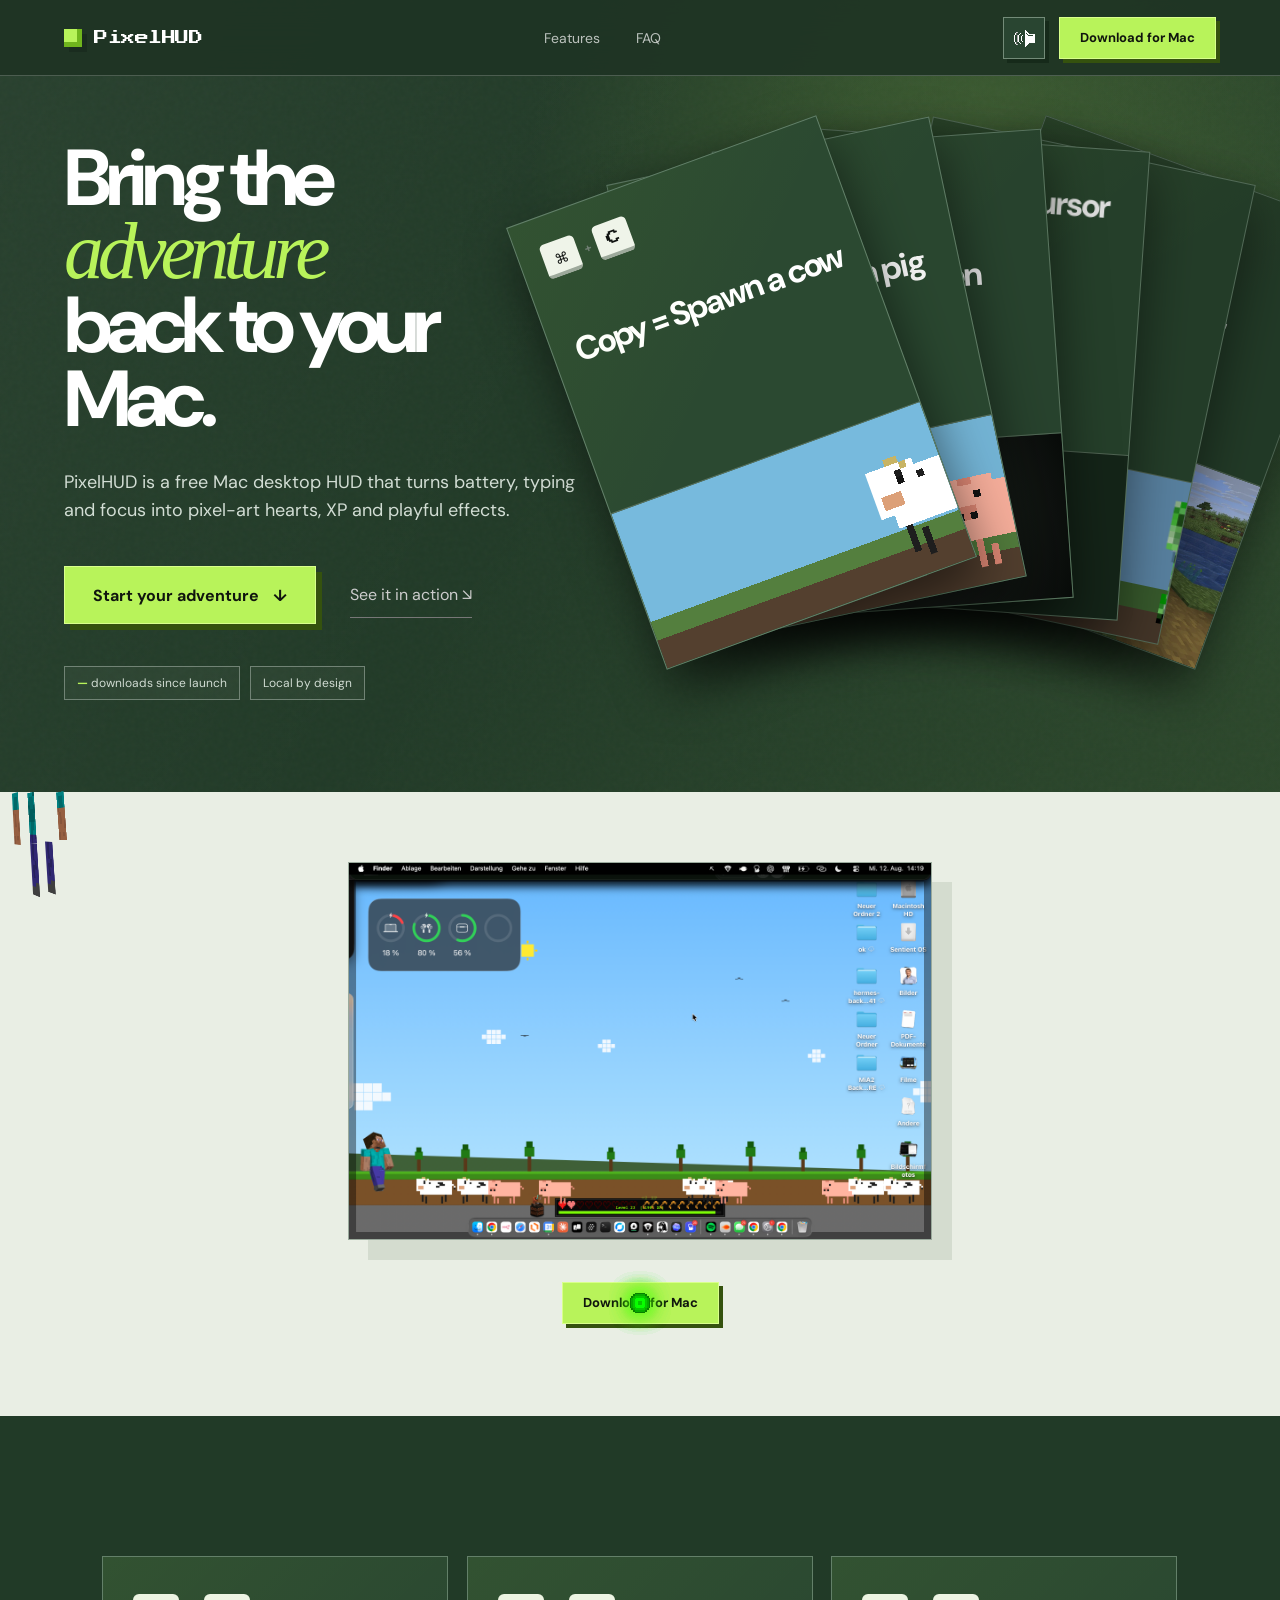
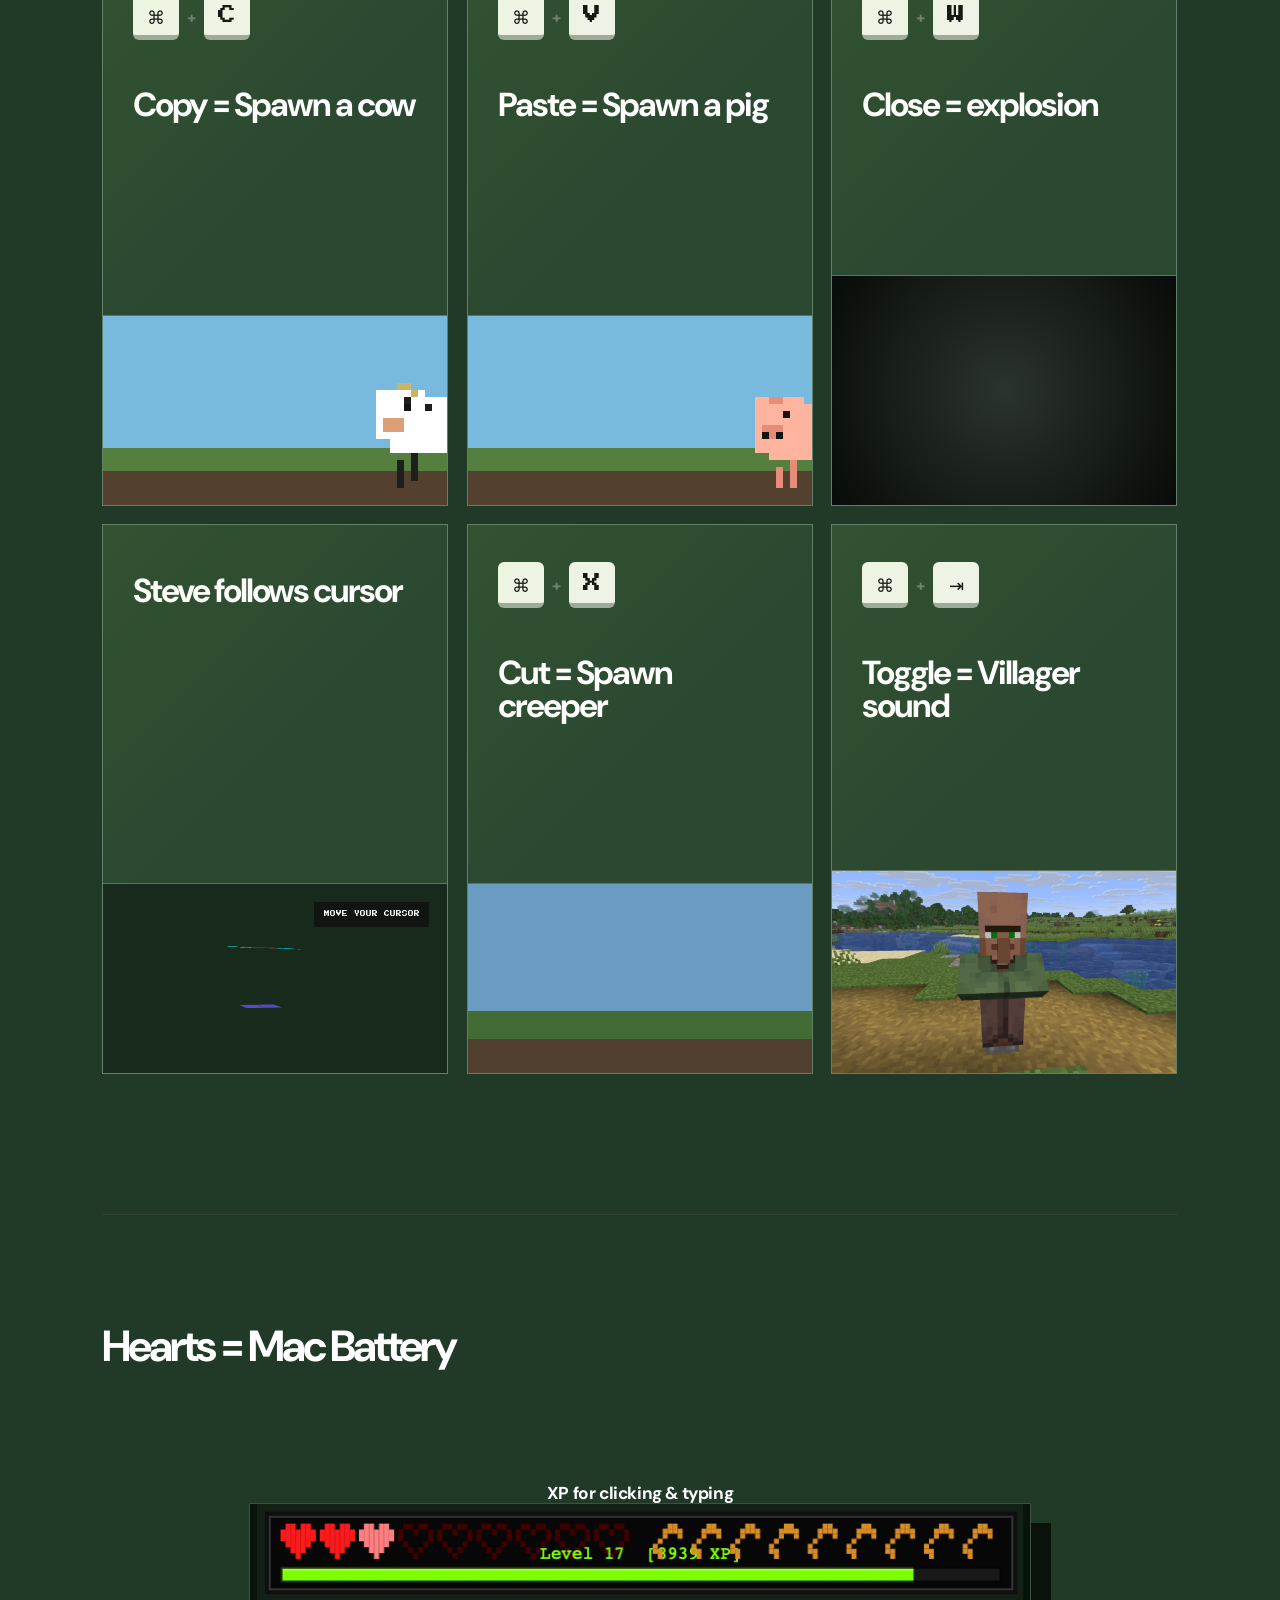
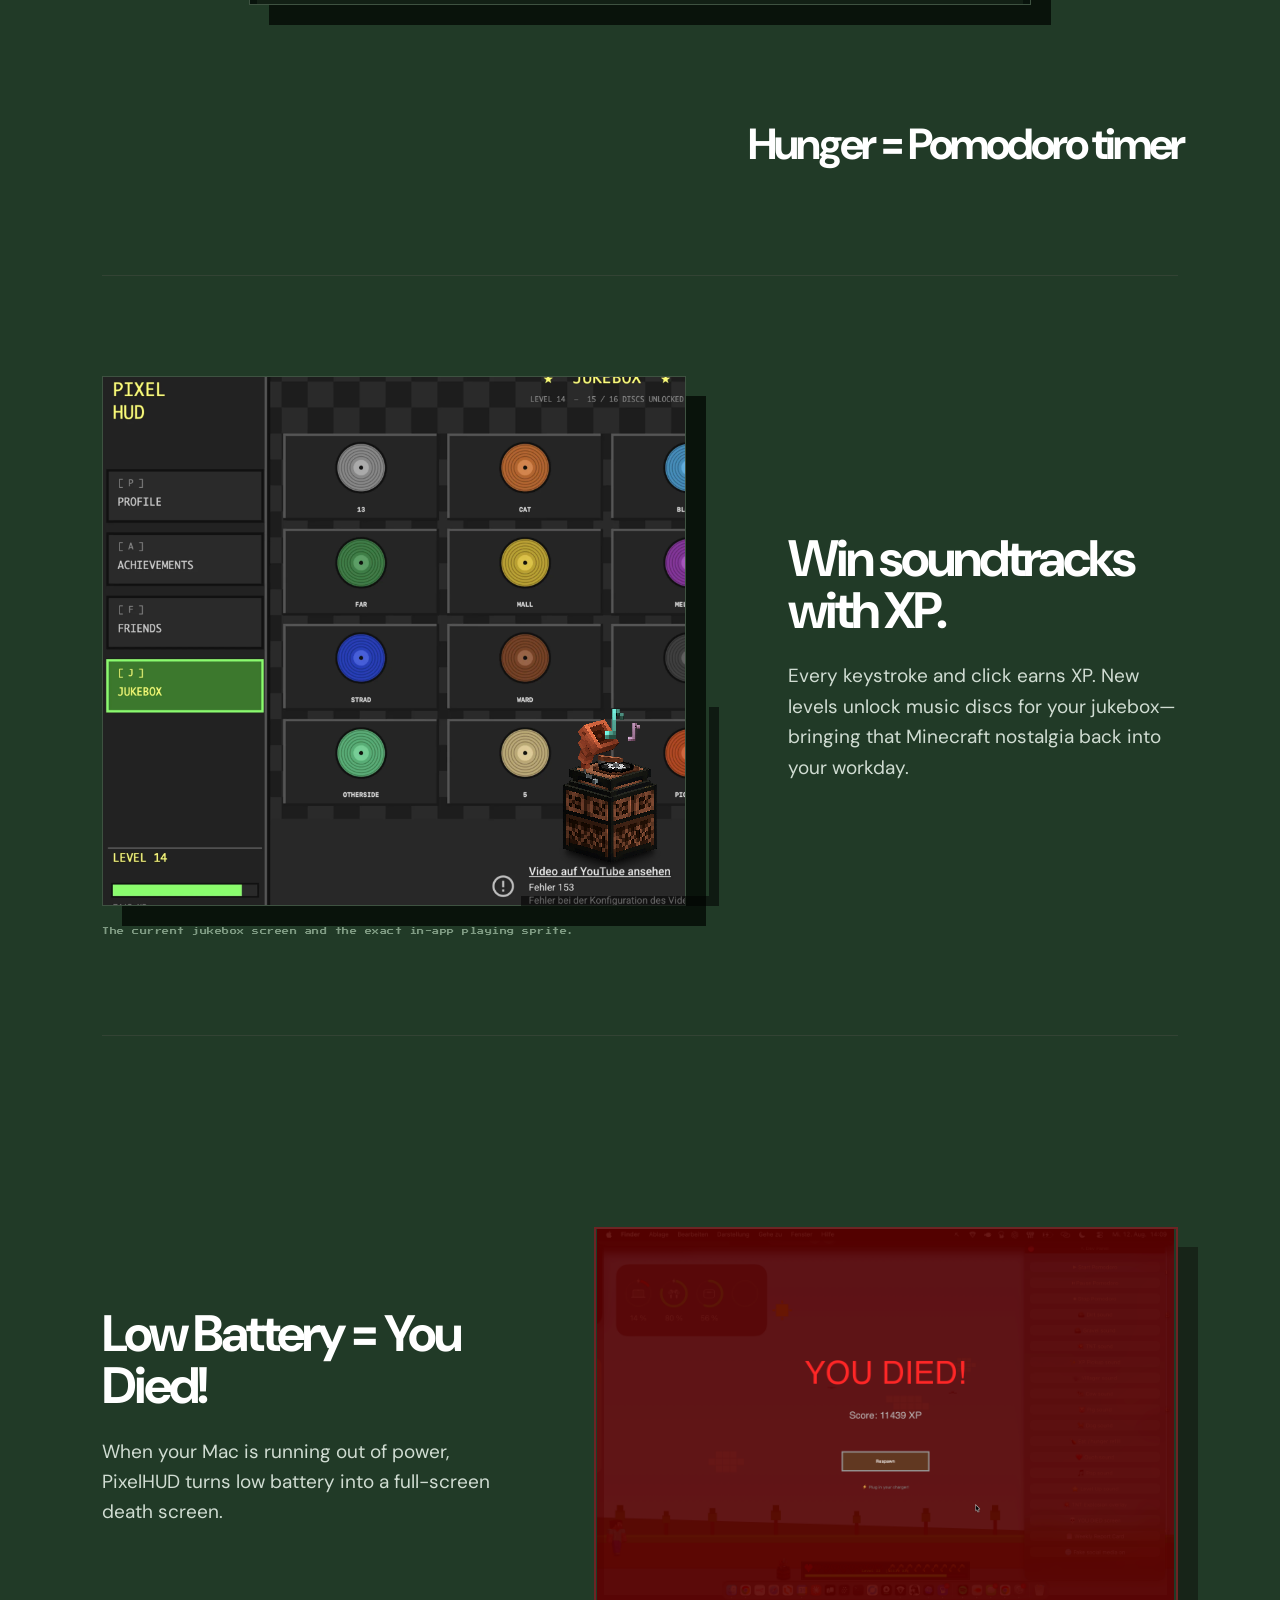
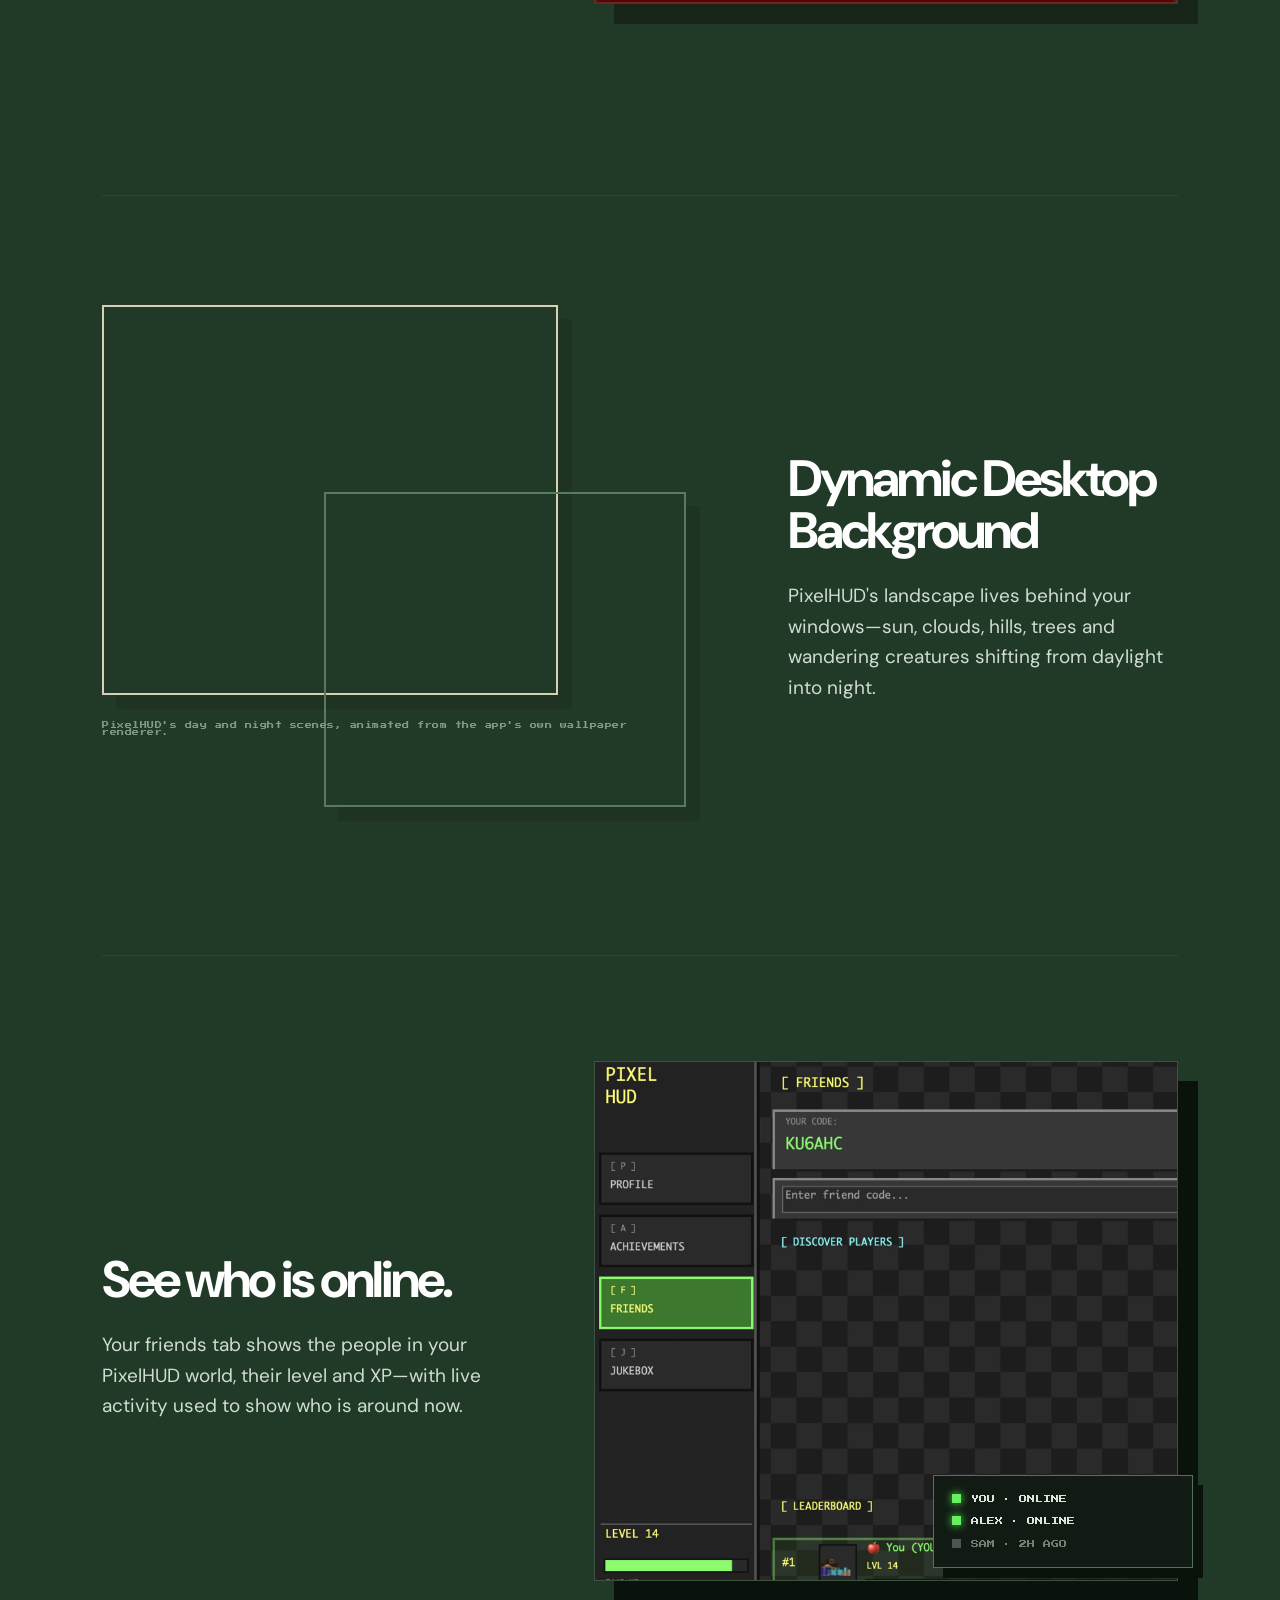
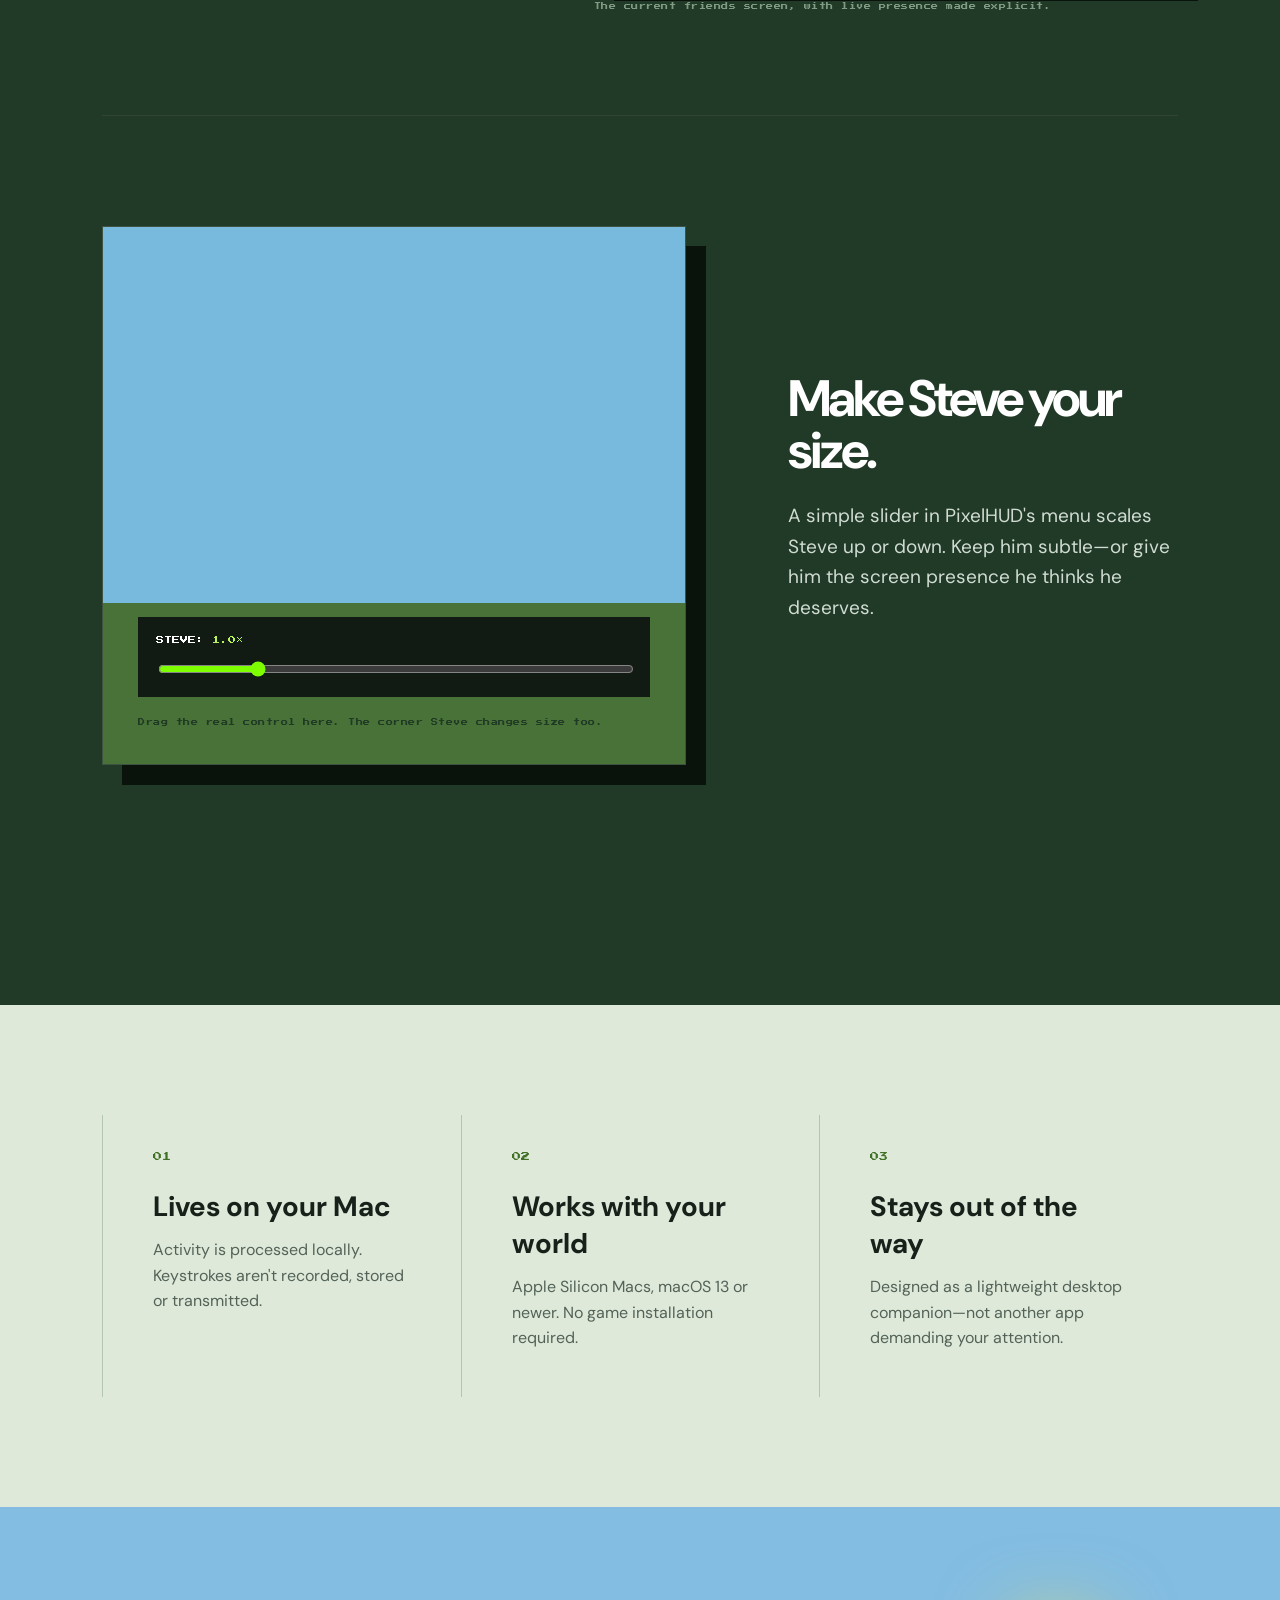
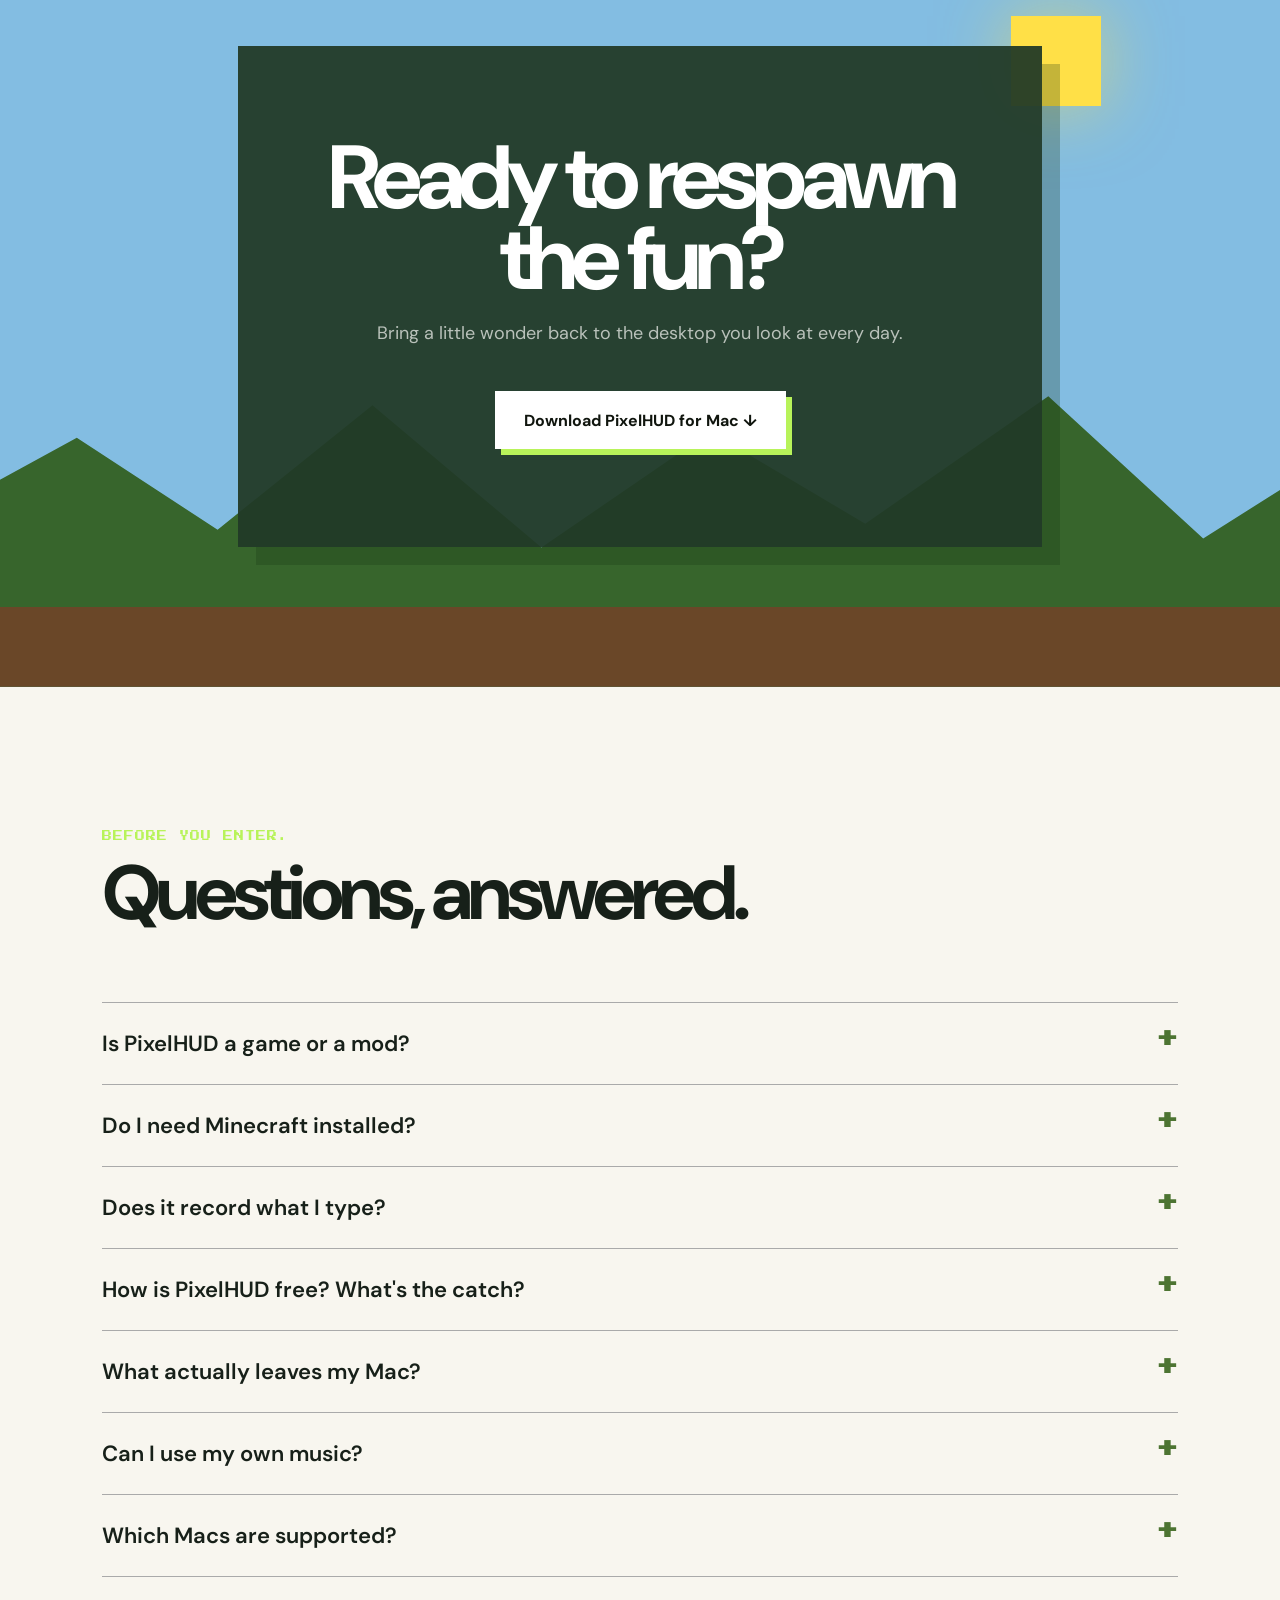
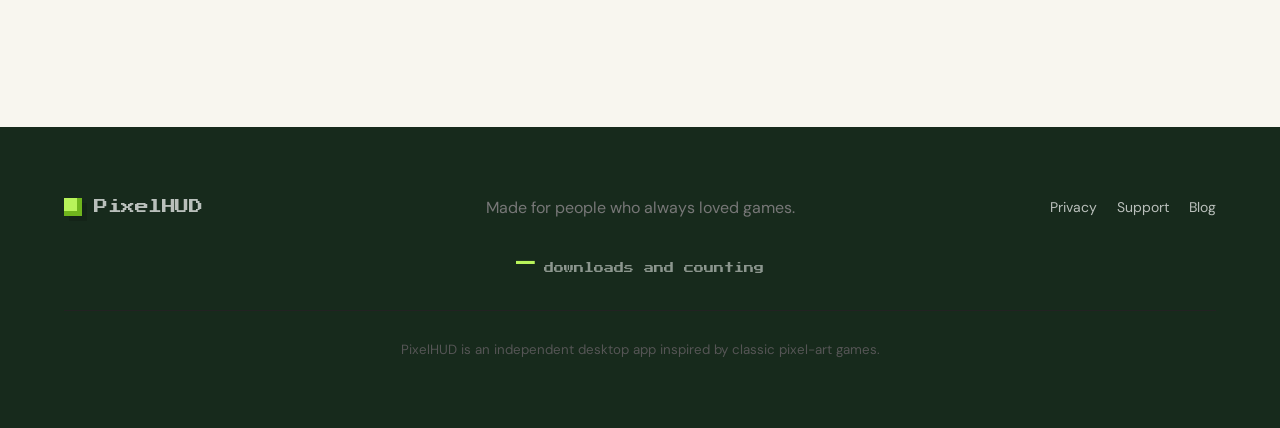
==== commit 6dd565d7: "Clarify Mac compatibility and privacy headings" ====
--- a/index.html
+++ b/index.html
@@ -20,7 +20,7 @@
   <meta name="twitter:description" content="Free macOS desktop app with battery hearts, XP, sounds and playful pixel effects.">
   <meta name="twitter:image" content="https://pixelhud.eliaspfeffer.de/assets/app/pixelhud-real-desktop.png">
   <script type="application/ld+json">
-  {"@context":"https://schema.org","@graph":[{"@type":"WebSite","@id":"https://pixelhud.eliaspfeffer.de/#website","url":"https://pixelhud.eliaspfeffer.de/","name":"PixelHUD","inLanguage":"en"},{"@type":"SoftwareApplication","@id":"https://pixelhud.eliaspfeffer.de/#app","name":"PixelHUD","url":"https://pixelhud.eliaspfeffer.de/","downloadUrl":"https://pixelhud.eliaspfeffer.de/PixelHUD.dmg","applicationCategory":"UtilitiesApplication","applicationSubCategory":"Desktop customization and gamification","operatingSystem":"macOS 13 or later","isAccessibleForFree":true,"offers":{"@type":"Offer","price":"0","priceCurrency":"USD"},"description":"A free macOS desktop app that represents battery as hearts, typing and clicking as XP, focus sessions as hunger, and shortcuts as playful pixel-art effects.","image":"https://pixelhud.eliaspfeffer.de/assets/app/pixelhud-real-desktop.png","featureList":["Battery level shown as hearts","XP for typing and clicking","Hunger bar as Pomodoro timer","TNT explosion when closing","Cow on copy and pig on paste","Creeper on cut","Villager sound when switching apps","Dynamic desktop background","Jukebox music unlocks","Friends online status"]},{"@type":"FAQPage","@id":"https://pixelhud.eliaspfeffer.de/#faq","mainEntity":[{"@type":"Question","name":"Is PixelHUD a game or a mod?","acceptedAnswer":{"@type":"Answer","text":"Neither. PixelHUD is an independent macOS desktop app that adds a pixel-art HUD, playful effects and progress systems to your Mac."}},{"@type":"Question","name":"Is PixelHUD free?","acceptedAnswer":{"@type":"Answer","text":"Yes. PixelHUD is a free fan project built by people who love Minecraft."}},{"@type":"Question","name":"Does PixelHUD record what I type?","acceptedAnswer":{"@type":"Answer","text":"No. PixelHUD detects activity to award XP, but does not record, store or transmit individual keystrokes."}},{"@type":"Question","name":"Which Macs are supported?","acceptedAnswer":{"@type":"Answer","text":"PixelHUD supports The current download supports Apple Silicon Macs running macOS 13 or newer. An Intel build is not currently provided."}}]}]}
+  {"@context":"https://schema.org","@graph":[{"@type":"WebSite","@id":"https://pixelhud.eliaspfeffer.de/#website","url":"https://pixelhud.eliaspfeffer.de/","name":"PixelHUD","inLanguage":"en"},{"@type":"SoftwareApplication","@id":"https://pixelhud.eliaspfeffer.de/#app","name":"PixelHUD","url":"https://pixelhud.eliaspfeffer.de/","downloadUrl":"https://pixelhud.eliaspfeffer.de/PixelHUD.dmg","applicationCategory":"UtilitiesApplication","applicationSubCategory":"Desktop customization and gamification","operatingSystem":"macOS 13 or later","isAccessibleForFree":true,"offers":{"@type":"Offer","price":"0","priceCurrency":"USD"},"description":"A free macOS desktop app that represents battery as hearts, typing and clicking as XP, focus sessions as hunger, and shortcuts as playful pixel-art effects.","image":"https://pixelhud.eliaspfeffer.de/assets/app/pixelhud-real-desktop.png","featureList":["Battery level shown as hearts","XP for typing and clicking","Hunger bar as Pomodoro timer","TNT explosion when closing","Cow on copy and pig on paste","Creeper on cut","Villager sound when switching apps","Dynamic desktop background","Jukebox music unlocks","Friends online status"]},{"@type":"FAQPage","@id":"https://pixelhud.eliaspfeffer.de/#faq","mainEntity":[{"@type":"Question","name":"Is PixelHUD a game or a mod?","acceptedAnswer":{"@type":"Answer","text":"Neither. PixelHUD is an independent macOS desktop app that adds a pixel-art HUD, playful effects and progress systems to your Mac."}},{"@type":"Question","name":"Is PixelHUD free?","acceptedAnswer":{"@type":"Answer","text":"Yes. PixelHUD is a free fan project built by people who love Minecraft."}},{"@type":"Question","name":"Does PixelHUD record what I type?","acceptedAnswer":{"@type":"Answer","text":"No. PixelHUD detects activity to award XP, but does not record, store or transmit individual keystrokes."}},{"@type":"Question","name":"Which Macs are supported?","acceptedAnswer":{"@type":"Answer","text":"The current download supports Apple Silicon Macs running macOS 13 or newer. An Intel build is not currently provided."}}]}]}
   </script>
   <link rel="preconnect" href="https://fonts.googleapis.com">
   <link rel="preconnect" href="https://fonts.gstatic.com" crossorigin>
@@ -145,7 +145,7 @@
       <details><summary>How is PixelHUD free? What's the catch?<span>+</span></summary><p>This is a fan project—we love Minecraft, built this for ourselves, and won't charge anything.</p></details>
       <details><summary>What actually leaves my Mac?<span>+</span></summary><p>Keystroke content stays on your Mac. Online features use network connections: friends and presence can share your player profile, XP, level and online status. See the privacy policy for details.</p></details>
       <details><summary>Can I use my own music?<span>+</span></summary><p>Yes. Assign local audio files to your jukebox discs by drag and drop or the file picker. They stay on your device.</p></details>
-      <details><summary>Which Macs are supported?<span>+</span></summary><p>PixelHUD supports The current download supports Apple Silicon Macs running macOS 13 or newer. An Intel build is not currently provided.</p></details>
+      <details><summary>Which Macs are supported?<span>+</span></summary><p>The current download supports Apple Silicon Macs running macOS 13 or newer. An Intel build is not currently provided.</p></details>
     </section>
   </main>
 
